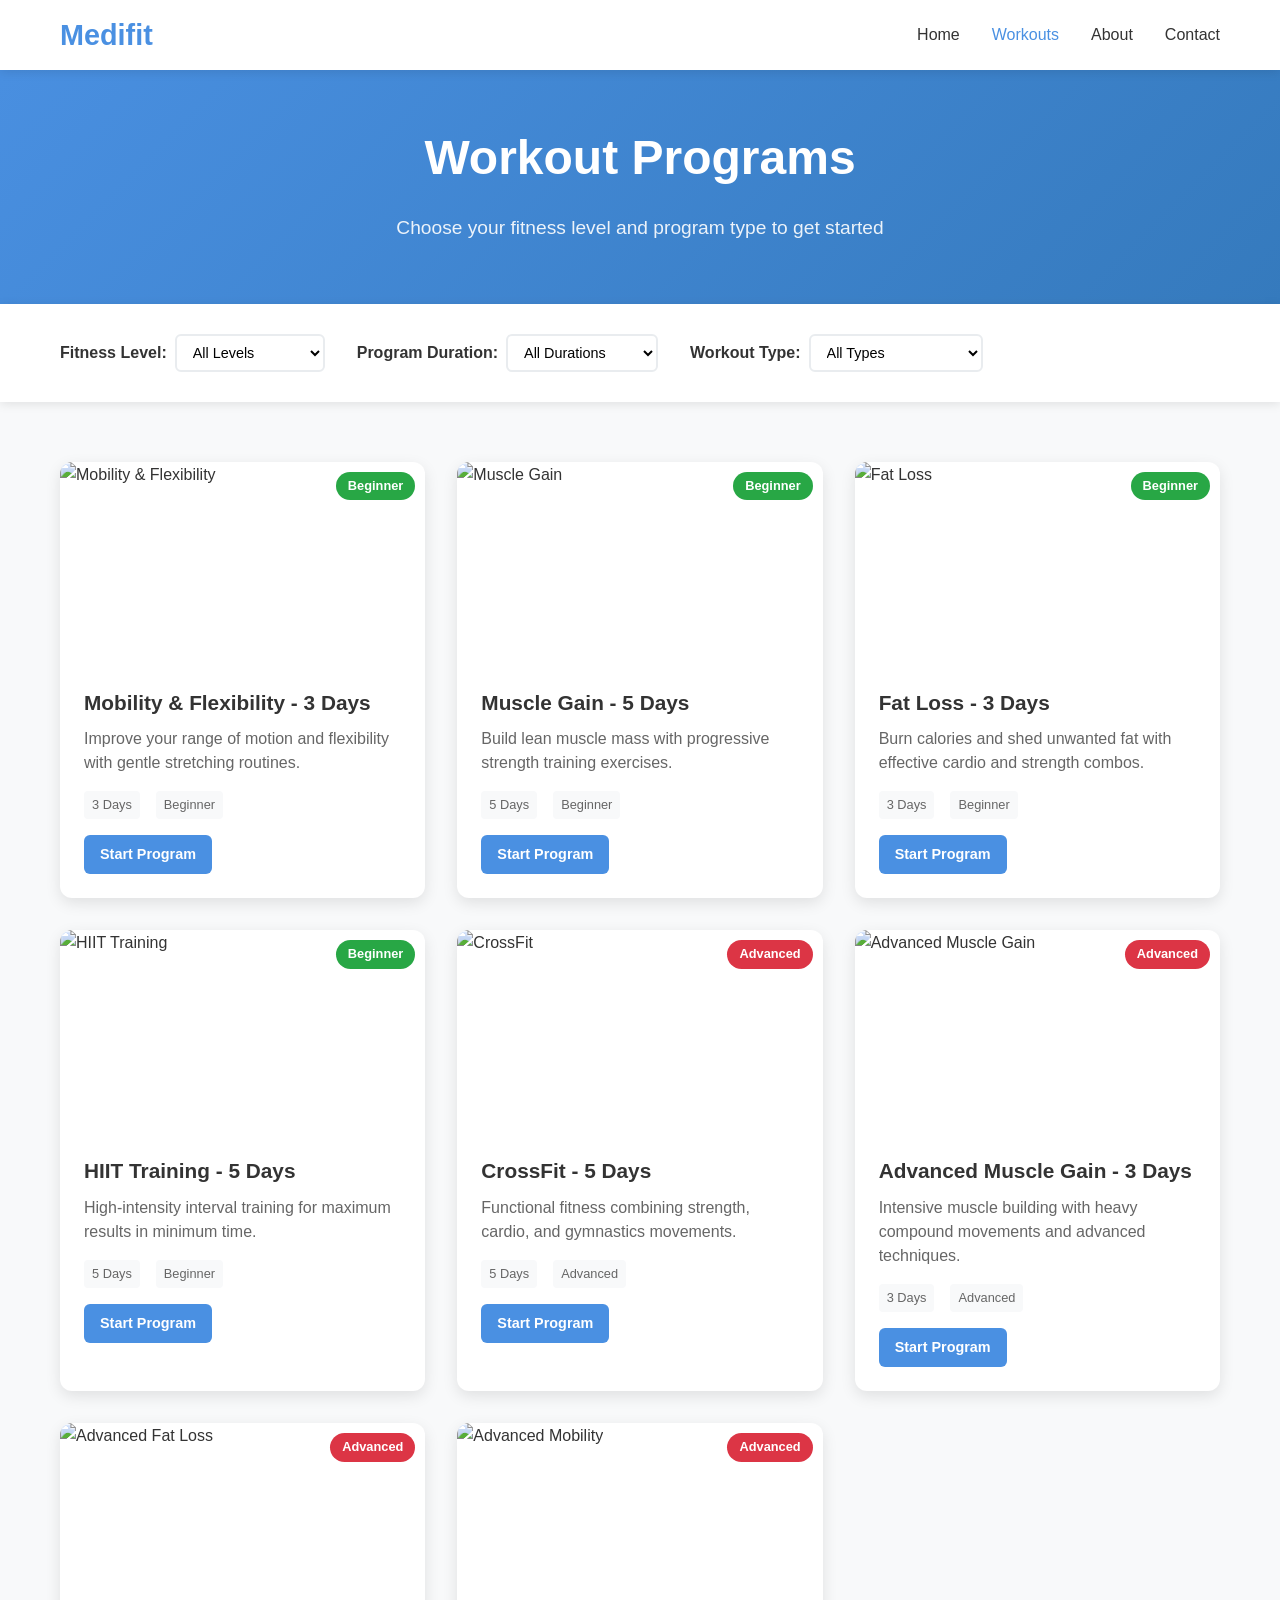
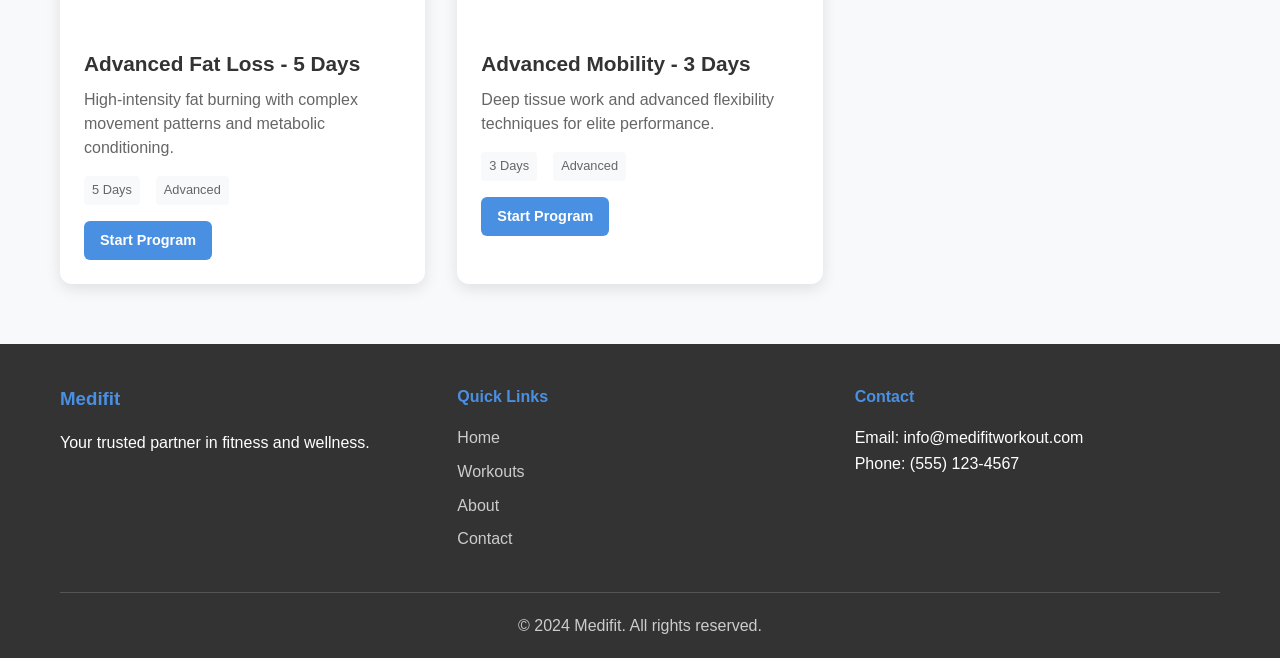
==== archive.html @ f960d2ce "🖐🍯 Checkpoint ./index.html:45262924/6861 ./archive.html:45262924/11993 ./style.css:45262924/17327 ./" ====
<!DOCTYPE html>
<html lang="en">
<head>
    <meta charset="UTF-8">
    <meta name="viewport" content="width=device-width, initial-scale=1.0">
    <title>Workout Programs - Medifit</title>
    <link rel="stylesheet" href="style.css">
</head>
<body>
    <!-- Navigation -->
    <nav class="navbar">
        <div class="nav-container">
            <div class="nav-logo">
                <h2>Medifit</h2>
            </div>
            <ul class="nav-menu">
                <li><a href="index.html" class="nav-link">Home</a></li>
                <li><a href="archive.html" class="nav-link active">Workouts</a></li>
                <li><a href="#about" class="nav-link">About</a></li>
                <li><a href="#contact" class="nav-link">Contact</a></li>
            </ul>
            <div class="hamburger">
                <span></span>
                <span></span>
                <span></span>
            </div>
        </div>
    </nav>

    <!-- Page Header -->
    <section class="page-header">
        <div class="container">
            <h1>Workout Programs</h1>
            <p>Choose your fitness level and program type to get started</p>
        </div>
    </section>

    <!-- Filter Section -->
    <section class="filters">
        <div class="container">
            <div class="filter-group">
                <label>Fitness Level:</label>
                <select id="levelFilter" class="filter-select">
                    <option value="">All Levels</option>
                    <option value="beginner">Beginner</option>
                    <option value="advanced">Advanced</option>
                </select>
            </div>
            <div class="filter-group">
                <label>Program Duration:</label>
                <select id="durationFilter" class="filter-select">
                    <option value="">All Durations</option>
                    <option value="3-days">3 Days Program</option>
                    <option value="5-days">5 Days Program</option>
                </select>
            </div>
            <div class="filter-group">
                <label>Workout Type:</label>
                <select id="typeFilter" class="filter-select">
                    <option value="">All Types</option>
                    <option value="mobility">Mobility & Flexibility</option>
                    <option value="muscle-gain">Muscle Gain</option>
                    <option value="fat-loss">Fat Loss</option>
                    <option value="hiit">HIIT Training</option>
                    <option value="crossfit">CrossFit</option>
                </select>
            </div>
        </div>
    </section>

    <!-- Workout Programs Grid -->
    <section class="programs">
        <div class="container">
            <div class="programs-grid" id="programsGrid">
                <!-- Beginner Programs -->
                <div class="program-card" data-level="beginner" data-duration="3-days" data-type="mobility">
                    <div class="program-image">
                        <img src="https://via.placeholder.com/300x200/28a745/ffffff?text=Mobility+%26+Flexibility" alt="Mobility & Flexibility">
                        <div class="program-badge">Beginner</div>
                    </div>
                    <div class="program-content">
                        <h3>Mobility & Flexibility - 3 Days</h3>
                        <p>Improve your range of motion and flexibility with gentle stretching routines.</p>
                        <div class="program-meta">
                            <span class="duration">3 Days</span>
                            <span class="level">Beginner</span>
                        </div>
                        <a href="workout.html?program=mobility-3-beginner" class="btn btn-primary btn-small">Start Program</a>
                    </div>
                </div>

                <div class="program-card" data-level="beginner" data-duration="5-days" data-type="muscle-gain">
                    <div class="program-image">
                        <img src="https://via.placeholder.com/300x200/dc3545/ffffff?text=Muscle+Gain" alt="Muscle Gain">
                        <div class="program-badge">Beginner</div>
                    </div>
                    <div class="program-content">
                        <h3>Muscle Gain - 5 Days</h3>
                        <p>Build lean muscle mass with progressive strength training exercises.</p>
                        <div class="program-meta">
                            <span class="duration">5 Days</span>
                            <span class="level">Beginner</span>
                        </div>
                        <a href="workout.html?program=muscle-gain-5-beginner" class="btn btn-primary btn-small">Start Program</a>
                    </div>
                </div>

                <div class="program-card" data-level="beginner" data-duration="3-days" data-type="fat-loss">
                    <div class="program-image">
                        <img src="https://via.placeholder.com/300x200/fd7e14/ffffff?text=Fat+Loss" alt="Fat Loss">
                        <div class="program-badge">Beginner</div>
                    </div>
                    <div class="program-content">
                        <h3>Fat Loss - 3 Days</h3>
                        <p>Burn calories and shed unwanted fat with effective cardio and strength combos.</p>
                        <div class="program-meta">
                            <span class="duration">3 Days</span>
                            <span class="level">Beginner</span>
                        </div>
                        <a href="workout.html?program=fat-loss-3-beginner" class="btn btn-primary btn-small">Start Program</a>
                    </div>
                </div>

                <div class="program-card" data-level="beginner" data-duration="5-days" data-type="hiit">
                    <div class="program-image">
                        <img src="https://via.placeholder.com/300x200/6f42c1/ffffff?text=HIIT+Training" alt="HIIT Training">
                        <div class="program-badge">Beginner</div>
                    </div>
                    <div class="program-content">
                        <h3>HIIT Training - 5 Days</h3>
                        <p>High-intensity interval training for maximum results in minimum time.</p>
                        <div class="program-meta">
                            <span class="duration">5 Days</span>
                            <span class="level">Beginner</span>
                        </div>
                        <a href="workout.html?program=hiit-5-beginner" class="btn btn-primary btn-small">Start Program</a>
                    </div>
                </div>

                <!-- Advanced Programs -->
                <div class="program-card" data-level="advanced" data-duration="5-days" data-type="crossfit">
                    <div class="program-image">
                        <img src="https://via.placeholder.com/300x200/20c997/ffffff?text=CrossFit" alt="CrossFit">
                        <div class="program-badge advanced">Advanced</div>
                    </div>
                    <div class="program-content">
                        <h3>CrossFit - 5 Days</h3>
                        <p>Functional fitness combining strength, cardio, and gymnastics movements.</p>
                        <div class="program-meta">
                            <span class="duration">5 Days</span>
                            <span class="level">Advanced</span>
                        </div>
                        <a href="workout.html?program=crossfit-5-advanced" class="btn btn-primary btn-small">Start Program</a>
                    </div>
                </div>

                <div class="program-card" data-level="advanced" data-duration="3-days" data-type="muscle-gain">
                    <div class="program-image">
                        <img src="https://via.placeholder.com/300x200/dc3545/ffffff?text=Advanced+Muscle" alt="Advanced Muscle Gain">
                        <div class="program-badge advanced">Advanced</div>
                    </div>
                    <div class="program-content">
                        <h3>Advanced Muscle Gain - 3 Days</h3>
                        <p>Intensive muscle building with heavy compound movements and advanced techniques.</p>
                        <div class="program-meta">
                            <span class="duration">3 Days</span>
                            <span class="level">Advanced</span>
                        </div>
                        <a href="workout.html?program=muscle-gain-3-advanced" class="btn btn-primary btn-small">Start Program</a>
                    </div>
                </div>

                <div class="program-card" data-level="advanced" data-duration="5-days" data-type="fat-loss">
                    <div class="program-image">
                        <img src="https://via.placeholder.com/300x200/fd7e14/ffffff?text=Advanced+Fat+Loss" alt="Advanced Fat Loss">
                        <div class="program-badge advanced">Advanced</div>
                    </div>
                    <div class="program-content">
                        <h3>Advanced Fat Loss - 5 Days</h3>
                        <p>High-intensity fat burning with complex movement patterns and metabolic conditioning.</p>
                        <div class="program-meta">
                            <span class="duration">5 Days</span>
                            <span class="level">Advanced</span>
                        </div>
                        <a href="workout.html?program=fat-loss-5-advanced" class="btn btn-primary btn-small">Start Program</a>
                    </div>
                </div>

                <div class="program-card" data-level="advanced" data-duration="3-days" data-type="mobility">
                    <div class="program-image">
                        <img src="https://via.placeholder.com/300x200/28a745/ffffff?text=Advanced+Mobility" alt="Advanced Mobility">
                        <div class="program-badge advanced">Advanced</div>
                    </div>
                    <div class="program-content">
                        <h3>Advanced Mobility - 3 Days</h3>
                        <p>Deep tissue work and advanced flexibility techniques for elite performance.</p>
                        <div class="program-meta">
                            <span class="duration">3 Days</span>
                            <span class="level">Advanced</span>
                        </div>
                        <a href="workout.html?program=mobility-3-advanced" class="btn btn-primary btn-small">Start Program</a>
                    </div>
                </div>
            </div>
        </div>
    </section>

    <!-- Footer -->
    <footer class="footer">
        <div class="container">
            <div class="footer-content">
                <div class="footer-section">
                    <h3>Medifit</h3>
                    <p>Your trusted partner in fitness and wellness.</p>
                </div>
                <div class="footer-section">
                    <h4>Quick Links</h4>
                    <ul>
                        <li><a href="index.html">Home</a></li>
                        <li><a href="archive.html">Workouts</a></li>
                        <li><a href="#about">About</a></li>
                        <li><a href="#contact">Contact</a></li>
                    </ul>
                </div>
                <div class="footer-section">
                    <h4>Contact</h4>
                    <p>Email: info@medifitworkout.com</p>
                    <p>Phone: (555) 123-4567</p>
                </div>
            </div>
            <div class="footer-bottom">
                <p>&copy; 2024 Medifit. All rights reserved.</p>
            </div>
        </div>
    </footer>

    <script src="script.js"></script>
</body>
</html>
---- style.css ----
/* Reset and Base Styles */
* {
    margin: 0;
    padding: 0;
    box-sizing: border-box;
}

body {
    font-family: 'Segoe UI', Tahoma, Geneva, Verdana, sans-serif;
    line-height: 1.6;
    color: #333;
    background-color: #f8f9fa;
}

.container {
    max-width: 1200px;
    margin: 0 auto;
    padding: 0 20px;
}

/* Navigation */
.navbar {
    background: #fff;
    box-shadow: 0 2px 10px rgba(0,0,0,0.1);
    position: fixed;
    top: 0;
    width: 100%;
    z-index: 1000;
}

.nav-container {
    max-width: 1200px;
    margin: 0 auto;
    padding: 0 20px;
    display: flex;
    justify-content: space-between;
    align-items: center;
    height: 70px;
}

.nav-logo h2 {
    color: #4a90e2;
    font-size: 1.8rem;
    font-weight: bold;
}

.nav-menu {
    display: flex;
    list-style: none;
    gap: 2rem;
}

.nav-link {
    text-decoration: none;
    color: #333;
    font-weight: 500;
    transition: color 0.3s ease;
}

.nav-link:hover,
.nav-link.active {
    color: #4a90e2;
}

.hamburger {
    display: none;
    flex-direction: column;
    cursor: pointer;
}

.hamburger span {
    width: 25px;
    height: 3px;
    background: #333;
    margin: 3px 0;
    transition: 0.3s;
}

/* Buttons */
.btn {
    display: inline-block;
    padding: 12px 24px;
    text-decoration: none;
    border-radius: 6px;
    font-weight: 600;
    text-align: center;
    transition: all 0.3s ease;
    border: none;
    cursor: pointer;
    font-size: 1rem;
}

.btn-primary {
    background: #4a90e2;
    color: white;
}

.btn-primary:hover {
    background: #357abd;
    transform: translateY(-2px);
}

.btn-secondary {
    background: transparent;
    color: #4a90e2;
    border: 2px solid #4a90e2;
}

.btn-secondary:hover {
    background: #4a90e2;
    color: white;
}

.btn-small {
    padding: 8px 16px;
    font-size: 0.9rem;
}

.btn-large {
    padding: 16px 32px;
    font-size: 1.1rem;
}

/* Hero Section */
.hero {
    display: flex;
    align-items: center;
    min-height: 100vh;
    padding: 100px 20px 50px;
    max-width: 1200px;
    margin: 0 auto;
    gap: 3rem;
}

.hero-content {
    flex: 1;
}

.hero-content h1 {
    font-size: 3.5rem;
    font-weight: bold;
    color: #333;
    margin-bottom: 1rem;
    line-height: 1.2;
}

.hero-content p {
    font-size: 1.2rem;
    color: #666;
    margin-bottom: 2rem;
}

.hero-buttons {
    display: flex;
    gap: 1rem;
    flex-wrap: wrap;
}

.hero-image {
    flex: 1;
}

.hero-image img {
    width: 100%;
    height: auto;
    border-radius: 12px;
    box-shadow: 0 10px 30px rgba(0,0,0,0.1);
}

/* Features Section */
.features {
    padding: 80px 0;
    background: white;
}

.features h2 {
    text-align: center;
    font-size: 2.5rem;
    margin-bottom: 3rem;
    color: #333;
}

.features-grid {
    display: grid;
    grid-template-columns: repeat(auto-fit, minmax(250px, 1fr));
    gap: 2rem;
}

.feature-card {
    text-align: center;
    padding: 2rem;
    border-radius: 12px;
    background: #f8f9fa;
    transition: transform 0.3s ease;
}

.feature-card:hover {
    transform: translateY(-5px);
}

.feature-icon {
    font-size: 3rem;
    margin-bottom: 1rem;
}

.feature-card h3 {
    font-size: 1.3rem;
    margin-bottom: 1rem;
    color: #333;
}

.feature-card p {
    color: #666;
    line-height: 1.6;
}

/* CTA Section */
.cta {
    padding: 80px 0;
    background: linear-gradient(135deg, #4a90e2, #357abd);
    color: white;
    text-align: center;
}

.cta h2 {
    font-size: 2.5rem;
    margin-bottom: 1rem;
}

.cta p {
    font-size: 1.2rem;
    margin-bottom: 2rem;
    opacity: 0.9;
}

/* Page Header */
.page-header {
    background: linear-gradient(135deg, #4a90e2, #357abd);
    color: white;
    padding: 120px 0 60px;
    text-align: center;
}

.page-header h1 {
    font-size: 3rem;
    margin-bottom: 1rem;
}

.page-header p {
    font-size: 1.2rem;
    opacity: 0.9;
}

/* Breadcrumb */
.breadcrumb {
    margin-bottom: 1rem;
    font-size: 0.9rem;
}

.breadcrumb a {
    color: rgba(255,255,255,0.8);
    text-decoration: none;
}

.breadcrumb a:hover {
    color: white;
}

.breadcrumb span {
    color: white;
}

/* Filters */
.filters {
    background: white;
    padding: 30px 0;
    box-shadow: 0 2px 10px rgba(0,0,0,0.1);
}

.filters .container {
    display: flex;
    gap: 2rem;
    flex-wrap: wrap;
    align-items: center;
}

.filter-group {
    display: flex;
    align-items: center;
    gap: 0.5rem;
}

.filter-group label {
    font-weight: 600;
    color: #333;
}

.filter-select {
    padding: 8px 12px;
    border: 2px solid #e9ecef;
    border-radius: 6px;
    background: white;
    font-size: 0.9rem;
    min-width: 150px;
}

.filter-select:focus {
    outline: none;
    border-color: #4a90e2;
}

/* Programs Grid */
.programs {
    padding: 60px 0;
}

.programs-grid {
    display: grid;
    grid-template-columns: repeat(auto-fit, minmax(300px, 1fr));
    gap: 2rem;
}

.program-card {
    background: white;
    border-radius: 12px;
    overflow: hidden;
    box-shadow: 0 5px 15px rgba(0,0,0,0.1);
    transition: transform 0.3s ease;
}

.program-card:hover {
    transform: translateY(-5px);
}

.program-image {
    position: relative;
    height: 200px;
    overflow: hidden;
}

.program-image img {
    width: 100%;
    height: 100%;
    object-fit: cover;
}

.program-badge {
    position: absolute;
    top: 10px;
    right: 10px;
    background: #28a745;
    color: white;
    padding: 4px 12px;
    border-radius: 20px;
    font-size: 0.8rem;
    font-weight: 600;
}

.program-badge.advanced {
    background: #dc3545;
}

.program-content {
    padding: 1.5rem;
}

.program-content h3 {
    font-size: 1.3rem;
    margin-bottom: 0.5rem;
    color: #333;
}

.program-content p {
    color: #666;
    margin-bottom: 1rem;
    line-height: 1.5;
}

.program-meta {
    display: flex;
    gap: 1rem;
    margin-bottom: 1rem;
}

.program-meta span {
    background: #f8f9fa;
    padding: 4px 8px;
    border-radius: 4px;
    font-size: 0.8rem;
    color: #666;
}

/* Workout Header */
.workout-header {
    background: linear-gradient(135deg, #4a90e2, #357abd);
    color: white;
    padding: 120px 0 40px;
}

.workout-header h1 {
    font-size: 2.5rem;
    margin-bottom: 1rem;
}

.program-info {
    display: flex;
    gap: 1rem;
    margin-bottom: 1rem;
    flex-wrap: wrap;
}

.info-badge {
    background: rgba(255,255,255,0.2);
    padding: 6px 12px;
    border-radius: 20px;
    font-size: 0.9rem;
    font-weight: 600;
}

.workout-header p {
    font-size: 1.1rem;
    opacity: 0.9;
    max-width: 600px;
}

/* Day Navigation */
.day-navigation {
    background: white;
    padding: 30px 0;
    box-shadow: 0 2px 10px rgba(0,0,0,0.1);
}

.day-navigation h2 {
    text-align: center;
    margin-bottom: 2rem;
    color: #333;
}

.day-tabs {
    display: flex;
    justify-content: center;
    gap: 1rem;
    flex-wrap: wrap;
}

.day-tab {
    padding: 12px 24px;
    background: #f8f9fa;
    border: 2px solid #e9ecef;
    border-radius: 6px;
    cursor: pointer;
    font-weight: 600;
    transition: all 0.3s ease;
}

.day-tab:hover,
.day-tab.active {
    background: #4a90e2;
    color: white;
    border-color: #4a90e2;
}

/* Workout Content */
.workout-content {
    padding: 60px 0;
}

.workout-day {
    display: none;
}

.workout-day.active {
    display: block;
}

.workout-day h3 {
    font-size: 2rem;
    margin-bottom: 0.5rem;
    color: #333;
}

.day-description {
    font-size: 1.1rem;
    color: #666;
    margin-bottom: 3rem;
}

.exercises-grid {
    display: grid;
    grid-template-columns: repeat(auto-fit, minmax(300px, 1fr));
    gap: 2rem;
}

.exercise-card {
    background: white;
    border-radius: 12px;
    overflow: hidden;
    box-shadow: 0 5px 15px rgba(0,0,0,0.1);
    transition: transform 0.3s ease;
}

.exercise-card:hover {
    transform: translateY(-3px);
}

.exercise-image {
    position: relative;
    height: 200px;
    overflow: hidden;
}

.exercise-image img {
    width: 100%;
    height: 100%;
    object-fit: cover;
}

.play-button {
    position: absolute;
    top: 50%;
    left: 50%;
    transform: translate(-50%, -50%);
    background: rgba(0,0,0,0.7);
    color: white;
    width: 60px;
    height: 60px;
    border-radius: 50%;
    display: flex;
    align-items: center;
    justify-content: center;
    font-size: 1.5rem;
    cursor: pointer;
    transition: all 0.3s ease;
}

.play-button:hover {
    background: rgba(0,0,0,0.9);
    transform: translate(-50%, -50%) scale(1.1);
}

.exercise-info {
    padding: 1.5rem;
}

.exercise-info h4 {
    font-size: 1.3rem;
    margin-bottom: 0.5rem;
    color: #333;
}

.exercise-info p {
    color: #666;
    margin-bottom: 1rem;
    line-height: 1.5;
}

.exercise-meta {
    display: flex;
    gap: 1rem;
    margin-bottom: 1rem;
    flex-wrap: wrap;
}

.exercise-meta span {
    background: #f8f9fa;
    padding: 4px 8px;
    border-radius: 4px;
    font-size: 0.8rem;
    color: #666;
}

/* Video Modal */
.video-modal {
    display: none;
    position: fixed;
    z-index: 2000;
    left: 0;
    top: 0;
    width: 100%;
    height: 100%;
    background-color: rgba(0,0,0,0.8);
}

.video-modal.show {
    display: flex;
    align-items: center;
    justify-content: center;
}

.video-modal-content {
    background: white;
    border-radius: 12px;
    width: 90%;
    max-width: 800px;
    max-height: 90vh;
    overflow-y: auto;
    position: relative;
    padding: 2rem;
}

.close-modal {
    position: absolute;
    top: 15px;
    right: 20px;
    font-size: 2rem;
    cursor: pointer;
    color: #666;
}

.close-modal:hover {
    color: #333;
}

.video-placeholder {
    margin: 2rem 0;
    text-align: center;
    background: #000;
    border-radius: 8px;
    overflow: hidden;
    position: relative;
}

.video-placeholder img {
    width: 100%;
    height: auto;
}

.video-controls {
    position: absolute;
    bottom: 20px;
    left: 50%;
    transform: translateX(-50%);
}

.play-btn {
    background: #4a90e2;
    color: white;
    border: none;
    padding: 12px 24px;
    border-radius: 6px;
    cursor: pointer;
    font-size: 1rem;
    font-weight: 600;
}

.video-info h4 {
    color: #333;
    margin-bottom: 1rem;
}

.video-info ul {
    list-style: none;
    padding: 0;
}

.video-info li {
    padding: 0.5rem 0;
    border-bottom: 1px solid #eee;
    color: #666;
}

.video-info li:last-child {
    border-bottom: none;
}

/* Footer */
.footer {
    background: #333;
    color: white;
    padding: 40px 0 20px;
}

.footer-content {
    display: grid;
    grid-template-columns: repeat(auto-fit, minmax(250px, 1fr));
    gap: 2rem;
    margin-bottom: 2rem;
}

.footer-section h3,
.footer-section h4 {
    margin-bottom: 1rem;
    color: #4a90e2;
}

.footer-section ul {
    list-style: none;
}

.footer-section ul li {
    margin-bottom: 0.5rem;
}

.footer-section a {
    color: #ccc;
    text-decoration: none;
    transition: color 0.3s ease;
}

.footer-section a:hover {
    color: white;
}

.footer-bottom {
    text-align: center;
    padding-top: 20px;
    border-top: 1px solid #555;
    color: #ccc;
}

/* Responsive Design */
@media (max-width: 768px) {
    .hamburger {
        display: flex;
    }
    
    .nav-menu {
        position: fixed;
        left: -100%;
        top: 70px;
        flex-direction: column;
        background-color: white;
        width: 100%;
        text-align: center;
        transition: 0.3s;
        box-shadow: 0 10px 27px rgba(0,0,0,0.05);
        padding: 2rem 0;
    }
    
    .nav-menu.active {
        left: 0;
    }
    
    .hero {
        flex-direction: column;
        text-align: center;
        padding: 120px 20px 50px;
    }
    
    .hero-content h1 {
        font-size: 2.5rem;
    }
    
    .hero-buttons {
        justify-content: center;
    }
    
    .filters .container {
        flex-direction: column;
        align-items: stretch;
        gap: 1rem;
    }
    
    .filter-group {
        flex-direction: column;
        align-items: stretch;
    }
    
    .filter-select {
        min-width: auto;
    }
    
    .day-tabs {
        flex-direction: column;
        align-items: center;
    }
    
    .day-tab {
        width: 100%;
        max-width: 200px;
    }
    
    .program-meta,
    .exercise-meta {
        flex-direction: column;
        gap: 0.5rem;
    }
    
    .video-modal-content {
        width: 95%;
        margin: 10px;
        padding: 1rem;
    }
}

@media (max-width: 480px) {
    .hero-content h1 {
        font-size: 2rem;
    }
    
    .page-header h1 {
        font-size: 2rem;
    }
    
    .workout-header h1 {
        font-size: 2rem;
    }
    
    .programs-grid,
    .exercises-grid {
        grid-template-columns: 1fr;
    }
    
    .btn {
        width: 100%;
        text-align: center;
    }
    
    .hero-buttons {
        flex-direction: column;
        width: 100%;
    }
}
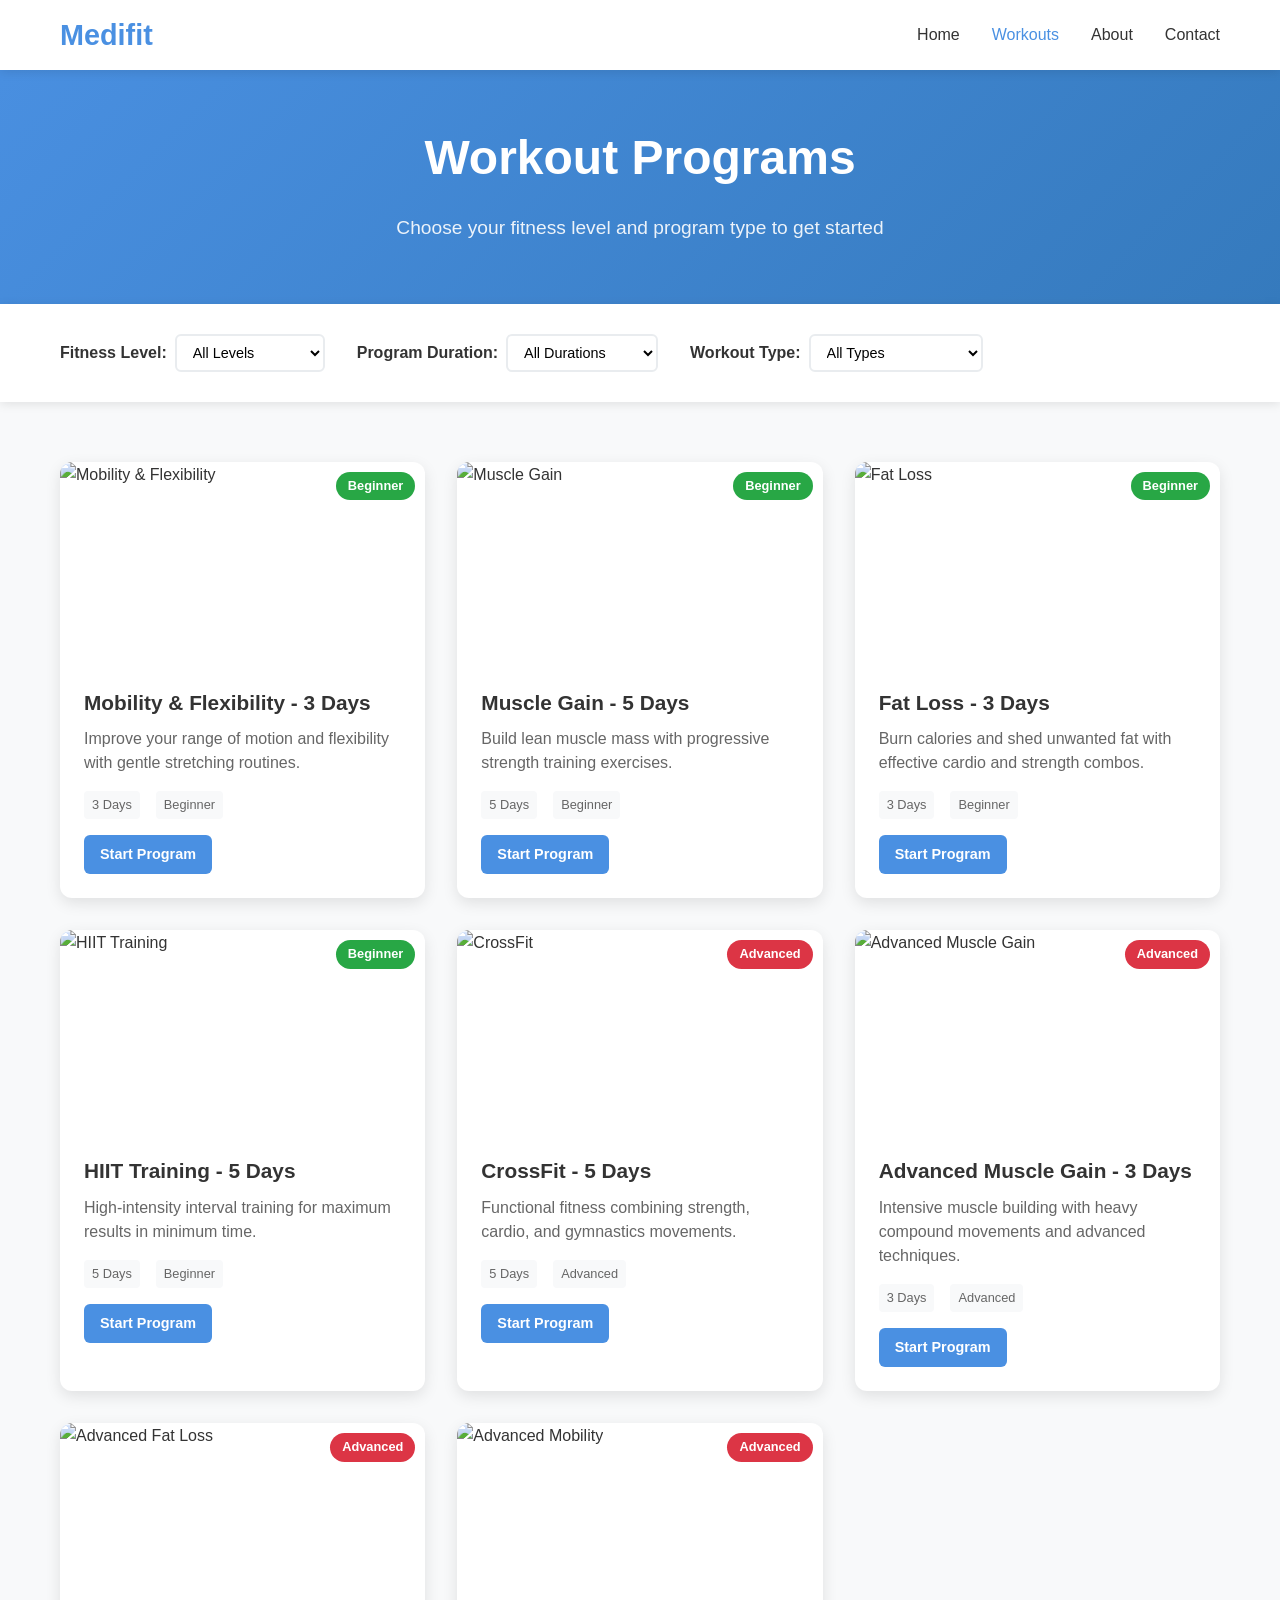
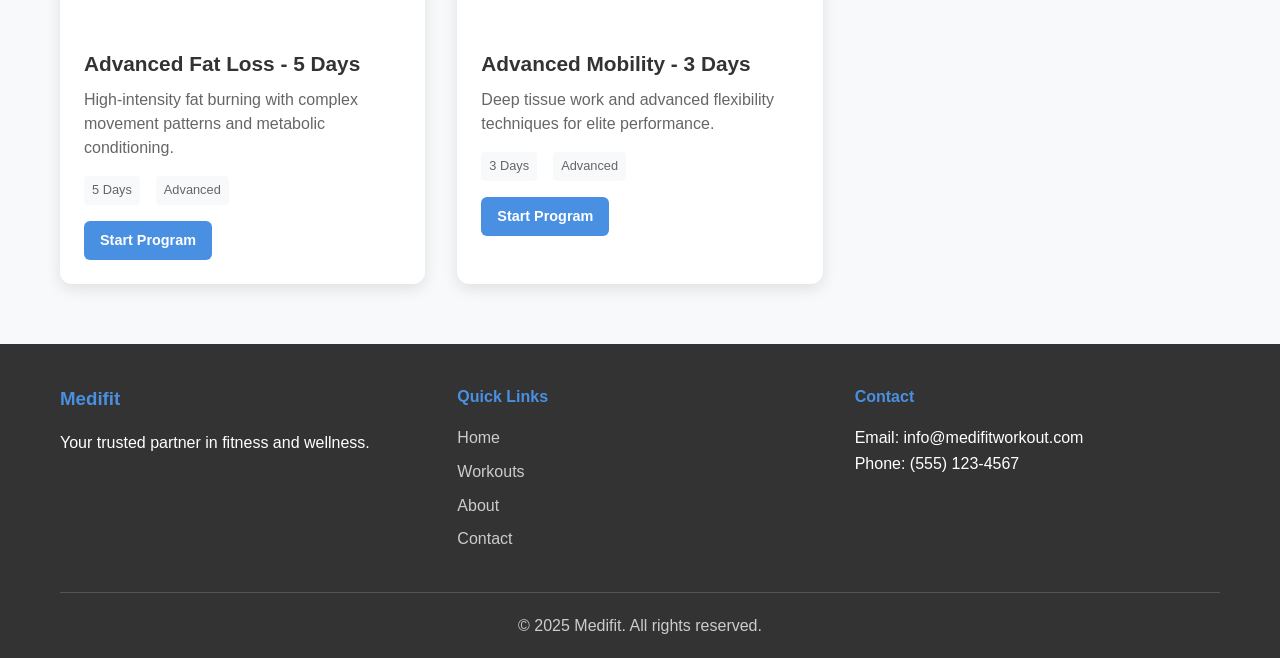
==== commit 3aff36c6: "🌇🙏 Checkpoint ./index.html:45262924/8781 ./archive.html:45262924/23930 ./workout.html:45262924/43045" ====
--- a/archive.html
+++ b/archive.html
@@ -75,7 +75,7 @@
                 <!-- Beginner Programs -->
                 <div class="program-card" data-level="beginner" data-duration="3-days" data-type="mobility">
                     <div class="program-image">
-                        <img src="https://via.placeholder.com/300x200/28a745/ffffff?text=Mobility+%26+Flexibility" alt="Mobility & Flexibility">
+                        <img src="https://placehold.co/300x200/28a745/ffffff?text=Mobility+%26+Flexibility" alt="Mobility & Flexibility">
                         <div class="program-badge">Beginner</div>
                     </div>
                     <div class="program-content">
@@ -91,7 +91,7 @@
 
                 <div class="program-card" data-level="beginner" data-duration="5-days" data-type="muscle-gain">
                     <div class="program-image">
-                        <img src="https://via.placeholder.com/300x200/dc3545/ffffff?text=Muscle+Gain" alt="Muscle Gain">
+                        <img src="https://placehold.co/300x200/dc3545/ffffff?text=Muscle+Gain" alt="Muscle Gain">
                         <div class="program-badge">Beginner</div>
                     </div>
                     <div class="program-content">
@@ -107,7 +107,7 @@
 
                 <div class="program-card" data-level="beginner" data-duration="3-days" data-type="fat-loss">
                     <div class="program-image">
-                        <img src="https://via.placeholder.com/300x200/fd7e14/ffffff?text=Fat+Loss" alt="Fat Loss">
+                        <img src="https://placehold.co/300x200/fd7e14/ffffff?text=Fat+Loss" alt="Fat Loss">
                         <div class="program-badge">Beginner</div>
                     </div>
                     <div class="program-content">
@@ -123,7 +123,7 @@
 
                 <div class="program-card" data-level="beginner" data-duration="5-days" data-type="hiit">
                     <div class="program-image">
-                        <img src="https://via.placeholder.com/300x200/6f42c1/ffffff?text=HIIT+Training" alt="HIIT Training">
+                        <img src="https://placehold.co/300x200/6f42c1/ffffff?text=HIIT+Training" alt="HIIT Training">
                         <div class="program-badge">Beginner</div>
                     </div>
                     <div class="program-content">
@@ -140,7 +140,7 @@
                 <!-- Advanced Programs -->
                 <div class="program-card" data-level="advanced" data-duration="5-days" data-type="crossfit">
                     <div class="program-image">
-                        <img src="https://via.placeholder.com/300x200/20c997/ffffff?text=CrossFit" alt="CrossFit">
+                        <img src="https://placehold.co/300x200/20c997/ffffff?text=CrossFit" alt="CrossFit">
                         <div class="program-badge advanced">Advanced</div>
                     </div>
                     <div class="program-content">
@@ -156,7 +156,7 @@
 
                 <div class="program-card" data-level="advanced" data-duration="3-days" data-type="muscle-gain">
                     <div class="program-image">
-                        <img src="https://via.placeholder.com/300x200/dc3545/ffffff?text=Advanced+Muscle" alt="Advanced Muscle Gain">
+                        <img src="https://placehold.co/300x200/dc3545/ffffff?text=Advanced+Muscle" alt="Advanced Muscle Gain">
                         <div class="program-badge advanced">Advanced</div>
                     </div>
                     <div class="program-content">
@@ -172,7 +172,7 @@
 
                 <div class="program-card" data-level="advanced" data-duration="5-days" data-type="fat-loss">
                     <div class="program-image">
-                        <img src="https://via.placeholder.com/300x200/fd7e14/ffffff?text=Advanced+Fat+Loss" alt="Advanced Fat Loss">
+                        <img src="https://placehold.co/300x200/fd7e14/ffffff?text=Advanced+Fat+Loss" alt="Advanced Fat Loss">
                         <div class="program-badge advanced">Advanced</div>
                     </div>
                     <div class="program-content">
@@ -188,7 +188,7 @@
 
                 <div class="program-card" data-level="advanced" data-duration="3-days" data-type="mobility">
                     <div class="program-image">
-                        <img src="https://via.placeholder.com/300x200/28a745/ffffff?text=Advanced+Mobility" alt="Advanced Mobility">
+                        <img src="https://placehold.co/300x200/28a745/ffffff?text=Advanced+Mobility" alt="Advanced Mobility">
                         <div class="program-badge advanced">Advanced</div>
                     </div>
                     <div class="program-content">
@@ -229,7 +229,7 @@
                 </div>
             </div>
             <div class="footer-bottom">
-                <p>&copy; 2024 Medifit. All rights reserved.</p>
+                <p>&copy; 2025 Medifit. All rights reserved.</p>
             </div>
         </div>
     </footer>
--- a/style.css
+++ b/style.css
@@ -661,6 +661,179 @@
 
 .video-info li:last-child {
     border-bottom: none;
+}
+
+/* Workout Progress Section */
+.workout-progress {
+    background: #f8f9fa;
+    padding: 60px 0;
+}
+
+.workout-progress h2 {
+    text-align: center;
+    margin-bottom: 3rem;
+    color: #333;
+}
+
+.progress-grid {
+    display: grid;
+    grid-template-columns: repeat(auto-fit, minmax(300px, 1fr));
+    gap: 2rem;
+}
+
+.progress-card {
+    background: white;
+    padding: 2rem;
+    border-radius: 12px;
+    box-shadow: 0 4px 6px rgba(0, 0, 0, 0.1);
+    text-align: center;
+}
+
+.progress-card h3 {
+    color: #333;
+    margin-bottom: 1.5rem;
+    font-size: 1.25rem;
+}
+
+.progress-bar {
+    width: 100%;
+    height: 12px;
+    background: #e9ecef;
+    border-radius: 6px;
+    overflow: hidden;
+    margin-bottom: 1rem;
+}
+
+.progress-fill {
+    height: 100%;
+    background: linear-gradient(90deg, #4a90e2, #357abd);
+    border-radius: 6px;
+    transition: width 0.3s ease;
+}
+
+.progress-circle {
+    position: relative;
+    display: inline-block;
+    margin-bottom: 1rem;
+}
+
+.progress-text {
+    position: absolute;
+    top: 50%;
+    left: 50%;
+    transform: translate(-50%, -50%);
+    font-size: 1.5rem;
+    font-weight: bold;
+    color: #4a90e2;
+}
+
+.next-workout h4 {
+    color: #333;
+    margin-bottom: 0.5rem;
+}
+
+.next-workout p {
+    color: #666;
+    margin-bottom: 1rem;
+}
+
+/* Workout Notes Section */
+.workout-notes {
+    padding: 60px 0;
+    background: white;
+}
+
+.workout-notes h2 {
+    text-align: center;
+    margin-bottom: 3rem;
+    color: #333;
+}
+
+.notes-grid {
+    display: grid;
+    grid-template-columns: repeat(auto-fit, minmax(250px, 1fr));
+    gap: 2rem;
+}
+
+.note-card {
+    background: #f8f9fa;
+    padding: 2rem;
+    border-radius: 12px;
+    text-align: center;
+    transition: transform 0.3s ease;
+}
+
+.note-card:hover {
+    transform: translateY(-5px);
+}
+
+.note-icon {
+    font-size: 3rem;
+    margin-bottom: 1rem;
+    display: block;
+}
+
+.note-card h3 {
+    color: #333;
+    margin-bottom: 1rem;
+    font-size: 1.25rem;
+}
+
+.note-card p {
+    color: #666;
+    line-height: 1.6;
+}
+
+/* Related Workouts Section */
+.related-workouts {
+    background: #f8f9fa;
+    padding: 60px 0;
+}
+
+.related-workouts h2 {
+    text-align: center;
+    margin-bottom: 3rem;
+    color: #333;
+}
+
+.related-grid {
+    display: grid;
+    grid-template-columns: repeat(auto-fit, minmax(300px, 1fr));
+    gap: 2rem;
+}
+
+.related-card {
+    background: white;
+    border-radius: 12px;
+    overflow: hidden;
+    box-shadow: 0 4px 6px rgba(0, 0, 0, 0.1);
+    transition: transform 0.3s ease;
+}
+
+.related-card:hover {
+    transform: translateY(-5px);
+}
+
+.related-card img {
+    width: 100%;
+    height: 200px;
+    object-fit: cover;
+}
+
+.related-content {
+    padding: 1.5rem;
+}
+
+.related-content h4 {
+    color: #333;
+    margin-bottom: 0.5rem;
+    font-size: 1.25rem;
+}
+
+.related-content p {
+    color: #666;
+    margin-bottom: 1.5rem;
+    line-height: 1.6;
 }
 
 /* Footer */
@@ -810,4 +983,989 @@
         flex-direction: column;
         width: 100%;
     }
+}/* Reset and Base Styles */
+* {
+    margin: 0;
+    padding: 0;
+    box-sizing: border-box;
+}
+
+body {
+    font-family: 'Segoe UI', Tahoma, Geneva, Verdana, sans-serif;
+    line-height: 1.6;
+    color: #333;
+    background-color: #f8f9fa;
+}
+
+.container {
+    max-width: 1200px;
+    margin: 0 auto;
+    padding: 0 20px;
+}
+
+/* Navigation */
+.navbar {
+    background: #fff;
+    box-shadow: 0 2px 10px rgba(0,0,0,0.1);
+    position: fixed;
+    top: 0;
+    width: 100%;
+    z-index: 1000;
+}
+
+.nav-container {
+    max-width: 1200px;
+    margin: 0 auto;
+    padding: 0 20px;
+    display: flex;
+    justify-content: space-between;
+    align-items: center;
+    height: 70px;
+}
+
+.nav-logo h2 {
+    color: #4a90e2;
+    font-size: 1.8rem;
+    font-weight: bold;
+}
+
+.nav-menu {
+    display: flex;
+    list-style: none;
+    gap: 2rem;
+}
+
+.nav-link {
+    text-decoration: none;
+    color: #333;
+    font-weight: 500;
+    transition: color 0.3s ease;
+}
+
+.nav-link:hover,
+.nav-link.active {
+    color: #4a90e2;
+}
+
+.hamburger {
+    display: none;
+    flex-direction: column;
+    cursor: pointer;
+}
+
+.hamburger span {
+    width: 25px;
+    height: 3px;
+    background: #333;
+    margin: 3px 0;
+    transition: 0.3s;
+}
+
+/* Buttons */
+.btn {
+    display: inline-block;
+    padding: 12px 24px;
+    text-decoration: none;
+    border-radius: 6px;
+    font-weight: 600;
+    text-align: center;
+    transition: all 0.3s ease;
+    border: none;
+    cursor: pointer;
+    font-size: 1rem;
+}
+
+.btn-primary {
+    background: #4a90e2;
+    color: white;
+}
+
+.btn-primary:hover {
+    background: #357abd;
+    transform: translateY(-2px);
+}
+
+.btn-secondary {
+    background: transparent;
+    color: #4a90e2;
+    border: 2px solid #4a90e2;
+}
+
+.btn-secondary:hover {
+    background: #4a90e2;
+    color: white;
+}
+
+.btn-small {
+    padding: 8px 16px;
+    font-size: 0.9rem;
+}
+
+.btn-large {
+    padding: 16px 32px;
+    font-size: 1.1rem;
+}
+
+/* Hero Section */
+.hero {
+    display: flex;
+    align-items: center;
+    min-height: 100vh;
+    padding: 100px 20px 50px;
+    max-width: 1200px;
+    margin: 0 auto;
+    gap: 3rem;
+}
+
+.hero-content {
+    flex: 1;
+}
+
+.hero-content h1 {
+    font-size: 3.5rem;
+    font-weight: bold;
+    color: #333;
+    margin-bottom: 1rem;
+    line-height: 1.2;
+}
+
+.hero-content p {
+    font-size: 1.2rem;
+    color: #666;
+    margin-bottom: 2rem;
+}
+
+.hero-buttons {
+    display: flex;
+    gap: 1rem;
+    flex-wrap: wrap;
+}
+
+.hero-image {
+    flex: 1;
+}
+
+.hero-image img {
+    width: 100%;
+    height: auto;
+    border-radius: 12px;
+    box-shadow: 0 10px 30px rgba(0,0,0,0.1);
+}
+
+/* Features Section */
+.features {
+    padding: 80px 0;
+    background: white;
+}
+
+.features h2 {
+    text-align: center;
+    font-size: 2.5rem;
+    margin-bottom: 3rem;
+    color: #333;
+}
+
+.features-grid {
+    display: grid;
+    grid-template-columns: repeat(auto-fit, minmax(250px, 1fr));
+    gap: 2rem;
+}
+
+.feature-card {
+    text-align: center;
+    padding: 2rem;
+    border-radius: 12px;
+    background: #f8f9fa;
+    transition: transform 0.3s ease;
+}
+
+.feature-card:hover {
+    transform: translateY(-5px);
+}
+
+.feature-icon {
+    font-size: 3rem;
+    margin-bottom: 1rem;
+}
+
+.feature-card h3 {
+    font-size: 1.3rem;
+    margin-bottom: 1rem;
+    color: #333;
+}
+
+.feature-card p {
+    color: #666;
+    line-height: 1.6;
+}
+
+/* CTA Section */
+.cta {
+    padding: 80px 0;
+    background: linear-gradient(135deg, #4a90e2, #357abd);
+    color: white;
+    text-align: center;
+}
+
+.cta h2 {
+    font-size: 2.5rem;
+    margin-bottom: 1rem;
+}
+
+.cta p {
+    font-size: 1.2rem;
+    margin-bottom: 2rem;
+    opacity: 0.9;
+}
+
+/* Page Header */
+.page-header {
+    background: linear-gradient(135deg, #4a90e2, #357abd);
+    color: white;
+    padding: 120px 0 60px;
+    text-align: center;
+}
+
+.page-header h1 {
+    font-size: 3rem;
+    margin-bottom: 1rem;
+}
+
+.page-header p {
+    font-size: 1.2rem;
+    opacity: 0.9;
+}
+
+/* Breadcrumb */
+.breadcrumb {
+    margin-bottom: 1rem;
+    font-size: 0.9rem;
+}
+
+.breadcrumb a {
+    color: rgba(255,255,255,0.8);
+    text-decoration: none;
+}
+
+.breadcrumb a:hover {
+    color: white;
+}
+
+.breadcrumb span {
+    color: white;
+}
+
+/* Filters */
+.filters {
+    background: white;
+    padding: 30px 0;
+    box-shadow: 0 2px 10px rgba(0,0,0,0.1);
+}
+
+.filters .container {
+    display: flex;
+    gap: 2rem;
+    flex-wrap: wrap;
+    align-items: center;
+}
+
+.filter-group {
+    display: flex;
+    align-items: center;
+    gap: 0.5rem;
+}
+
+.filter-group label {
+    font-weight: 600;
+    color: #333;
+}
+
+.filter-select {
+    padding: 8px 12px;
+    border: 2px solid #e9ecef;
+    border-radius: 6px;
+    background: white;
+    font-size: 0.9rem;
+    min-width: 150px;
+}
+
+.filter-select:focus {
+    outline: none;
+    border-color: #4a90e2;
+}
+
+/* Programs Grid */
+.programs {
+    padding: 60px 0;
+}
+
+.programs-grid {
+    display: grid;
+    grid-template-columns: repeat(auto-fit, minmax(300px, 1fr));
+    gap: 2rem;
+}
+
+.program-card {
+    background: white;
+    border-radius: 12px;
+    overflow: hidden;
+    box-shadow: 0 5px 15px rgba(0,0,0,0.1);
+    transition: transform 0.3s ease;
+}
+
+.program-card:hover {
+    transform: translateY(-5px);
+}
+
+.program-image {
+    position: relative;
+    height: 200px;
+    overflow: hidden;
+}
+
+.program-image img {
+    width: 100%;
+    height: 100%;
+    object-fit: cover;
+}
+
+.program-badge {
+    position: absolute;
+    top: 10px;
+    right: 10px;
+    background: #28a745;
+    color: white;
+    padding: 4px 12px;
+    border-radius: 20px;
+    font-size: 0.8rem;
+    font-weight: 600;
+}
+
+.program-badge.advanced {
+    background: #dc3545;
+}
+
+.program-content {
+    padding: 1.5rem;
+}
+
+.program-content h3 {
+    font-size: 1.3rem;
+    margin-bottom: 0.5rem;
+    color: #333;
+}
+
+.program-content p {
+    color: #666;
+    margin-bottom: 1rem;
+    line-height: 1.5;
+}
+
+.program-meta {
+    display: flex;
+    gap: 1rem;
+    margin-bottom: 1rem;
+}
+
+.program-meta span {
+    background: #f8f9fa;
+    padding: 4px 8px;
+    border-radius: 4px;
+    font-size: 0.8rem;
+    color: #666;
+}
+
+/* Workout Header */
+.workout-header {
+    background: linear-gradient(135deg, #4a90e2, #357abd);
+    color: white;
+    padding: 120px 0 40px;
+}
+
+.workout-header h1 {
+    font-size: 2.5rem;
+    margin-bottom: 1rem;
+}
+
+.program-info {
+    display: flex;
+    gap: 1rem;
+    margin-bottom: 1rem;
+    flex-wrap: wrap;
+}
+
+.info-badge {
+    background: rgba(255,255,255,0.2);
+    padding: 6px 12px;
+    border-radius: 20px;
+    font-size: 0.9rem;
+    font-weight: 600;
+}
+
+.workout-header p {
+    font-size: 1.1rem;
+    opacity: 0.9;
+    max-width: 600px;
+}
+
+/* Day Navigation */
+.day-navigation {
+    background: white;
+    padding: 30px 0;
+    box-shadow: 0 2px 10px rgba(0,0,0,0.1);
+}
+
+.day-navigation h2 {
+    text-align: center;
+    margin-bottom: 2rem;
+    color: #333;
+}
+
+.day-tabs {
+    display: flex;
+    justify-content: center;
+    gap: 1rem;
+    flex-wrap: wrap;
+}
+
+.day-tab {
+    padding: 12px 24px;
+    background: #f8f9fa;
+    border: 2px solid #e9ecef;
+    border-radius: 6px;
+    cursor: pointer;
+    font-weight: 600;
+    transition: all 0.3s ease;
+}
+
+.day-tab:hover,
+.day-tab.active {
+    background: #4a90e2;
+    color: white;
+    border-color: #4a90e2;
+}
+
+/* Workout Content */
+.workout-content {
+    padding: 60px 0;
+}
+
+.workout-day {
+    display: none;
+}
+
+.workout-day.active {
+    display: block;
+}
+
+.workout-day h3 {
+    font-size: 2rem;
+    margin-bottom: 0.5rem;
+    color: #333;
+}
+
+.day-description {
+    font-size: 1.1rem;
+    color: #666;
+    margin-bottom: 3rem;
+}
+
+.exercises-grid {
+    display: grid;
+    grid-template-columns: repeat(auto-fit, minmax(300px, 1fr));
+    gap: 2rem;
+}
+
+.exercise-card {
+    background: white;
+    border-radius: 12px;
+    overflow: hidden;
+    box-shadow: 0 5px 15px rgba(0,0,0,0.1);
+    transition: transform 0.3s ease;
+}
+
+.exercise-card:hover {
+    transform: translateY(-3px);
+}
+
+.exercise-image {
+    position: relative;
+    height: 200px;
+    overflow: hidden;
+}
+
+.exercise-image img {
+    width: 100%;
+    height: 100%;
+    object-fit: cover;
+}
+
+.play-button {
+    position: absolute;
+    top: 50%;
+    left: 50%;
+    transform: translate(-50%, -50%);
+    background: rgba(0,0,0,0.7);
+    color: white;
+    width: 60px;
+    height: 60px;
+    border-radius: 50%;
+    display: flex;
+    align-items: center;
+    justify-content: center;
+    font-size: 1.5rem;
+    cursor: pointer;
+    transition: all 0.3s ease;
+}
+
+.play-button:hover {
+    background: rgba(0,0,0,0.9);
+    transform: translate(-50%, -50%) scale(1.1);
+}
+
+.exercise-info {
+    padding: 1.5rem;
+}
+
+.exercise-info h4 {
+    font-size: 1.3rem;
+    margin-bottom: 0.5rem;
+    color: #333;
+}
+
+.exercise-info p {
+    color: #666;
+    margin-bottom: 1rem;
+    line-height: 1.5;
+}
+
+.exercise-meta {
+    display: flex;
+    gap: 1rem;
+    margin-bottom: 1rem;
+    flex-wrap: wrap;
+}
+
+.exercise-meta span {
+    background: #f8f9fa;
+    padding: 4px 8px;
+    border-radius: 4px;
+    font-size: 0.8rem;
+    color: #666;
+}
+
+/* Video Modal */
+.video-modal {
+    display: none;
+    position: fixed;
+    z-index: 2000;
+    left: 0;
+    top: 0;
+    width: 100%;
+    height: 100%;
+    background-color: rgba(0,0,0,0.8);
+}
+
+.video-modal.show {
+    display: flex;
+    align-items: center;
+    justify-content: center;
+}
+
+.video-modal-content {
+    background: white;
+    border-radius: 12px;
+    width: 90%;
+    max-width: 800px;
+    max-height: 90vh;
+    overflow-y: auto;
+    position: relative;
+    padding: 2rem;
+}
+
+.close-modal {
+    position: absolute;
+    top: 15px;
+    right: 20px;
+    font-size: 2rem;
+    cursor: pointer;
+    color: #666;
+}
+
+.close-modal:hover {
+    color: #333;
+}
+
+.video-placeholder {
+    margin: 2rem 0;
+    text-align: center;
+    background: #000;
+    border-radius: 8px;
+    overflow: hidden;
+    position: relative;
+}
+
+.video-placeholder img {
+    width: 100%;
+    height: auto;
+}
+
+.video-controls {
+    position: absolute;
+    bottom: 20px;
+    left: 50%;
+    transform: translateX(-50%);
+}
+
+.play-btn {
+    background: #4a90e2;
+    color: white;
+    border: none;
+    padding: 12px 24px;
+    border-radius: 6px;
+    cursor: pointer;
+    font-size: 1rem;
+    font-weight: 600;
+}
+
+.video-info h4 {
+    color: #333;
+    margin-bottom: 1rem;
+}
+
+.video-info ul {
+    list-style: none;
+    padding: 0;
+}
+
+.video-info li {
+    padding: 0.5rem 0;
+    border-bottom: 1px solid #eee;
+    color: #666;
+}
+
+.video-info li:last-child {
+    border-bottom: none;
+}
+
+/* Workout Progress Section */
+.workout-progress {
+    background: #f8f9fa;
+    padding: 60px 0;
+}
+
+.workout-progress h2 {
+    text-align: center;
+    margin-bottom: 3rem;
+    color: #333;
+}
+
+.progress-grid {
+    display: grid;
+    grid-template-columns: repeat(auto-fit, minmax(300px, 1fr));
+    gap: 2rem;
+}
+
+.progress-card {
+    background: white;
+    padding: 2rem;
+    border-radius: 12px;
+    box-shadow: 0 4px 6px rgba(0, 0, 0, 0.1);
+    text-align: center;
+}
+
+.progress-card h3 {
+    color: #333;
+    margin-bottom: 1.5rem;
+    font-size: 1.25rem;
+}
+
+.progress-bar {
+    width: 100%;
+    height: 12px;
+    background: #e9ecef;
+    border-radius: 6px;
+    overflow: hidden;
+    margin-bottom: 1rem;
+}
+
+.progress-fill {
+    height: 100%;
+    background: linear-gradient(90deg, #4a90e2, #357abd);
+    border-radius: 6px;
+    transition: width 0.3s ease;
+}
+
+.progress-circle {
+    position: relative;
+    display: inline-block;
+    margin-bottom: 1rem;
+}
+
+.progress-text {
+    position: absolute;
+    top: 50%;
+    left: 50%;
+    transform: translate(-50%, -50%);
+    font-size: 1.5rem;
+    font-weight: bold;
+    color: #4a90e2;
+}
+
+.next-workout h4 {
+    color: #333;
+    margin-bottom: 0.5rem;
+}
+
+.next-workout p {
+    color: #666;
+    margin-bottom: 1rem;
+}
+
+/* Workout Notes Section */
+.workout-notes {
+    padding: 60px 0;
+    background: white;
+}
+
+.workout-notes h2 {
+    text-align: center;
+    margin-bottom: 3rem;
+    color: #333;
+}
+
+.notes-grid {
+    display: grid;
+    grid-template-columns: repeat(auto-fit, minmax(250px, 1fr));
+    gap: 2rem;
+}
+
+.note-card {
+    background: #f8f9fa;
+    padding: 2rem;
+    border-radius: 12px;
+    text-align: center;
+    transition: transform 0.3s ease;
+}
+
+.note-card:hover {
+    transform: translateY(-5px);
+}
+
+.note-icon {
+    font-size: 3rem;
+    margin-bottom: 1rem;
+    display: block;
+}
+
+.note-card h3 {
+    color: #333;
+    margin-bottom: 1rem;
+    font-size: 1.25rem;
+}
+
+.note-card p {
+    color: #666;
+    line-height: 1.6;
+}
+
+/* Related Workouts Section */
+.related-workouts {
+    background: #f8f9fa;
+    padding: 60px 0;
+}
+
+.related-workouts h2 {
+    text-align: center;
+    margin-bottom: 3rem;
+    color: #333;
+}
+
+.related-grid {
+    display: grid;
+    grid-template-columns: repeat(auto-fit, minmax(300px, 1fr));
+    gap: 2rem;
+}
+
+.related-card {
+    background: white;
+    border-radius: 12px;
+    overflow: hidden;
+    box-shadow: 0 4px 6px rgba(0, 0, 0, 0.1);
+    transition: transform 0.3s ease;
+}
+
+.related-card:hover {
+    transform: translateY(-5px);
+}
+
+.related-card img {
+    width: 100%;
+    height: 200px;
+    object-fit: cover;
+}
+
+.related-content {
+    padding: 1.5rem;
+}
+
+.related-content h4 {
+    color: #333;
+    margin-bottom: 0.5rem;
+    font-size: 1.25rem;
+}
+
+.related-content p {
+    color: #666;
+    margin-bottom: 1.5rem;
+    line-height: 1.6;
+}
+
+/* Footer */
+.footer {
+    background: #333;
+    color: white;
+    padding: 40px 0 20px;
+}
+
+.footer-content {
+    display: grid;
+    grid-template-columns: repeat(auto-fit, minmax(250px, 1fr));
+    gap: 2rem;
+    margin-bottom: 2rem;
+}
+
+.footer-section h3,
+.footer-section h4 {
+    margin-bottom: 1rem;
+    color: #4a90e2;
+}
+
+.footer-section ul {
+    list-style: none;
+}
+
+.footer-section ul li {
+    margin-bottom: 0.5rem;
+}
+
+.footer-section a {
+    color: #ccc;
+    text-decoration: none;
+    transition: color 0.3s ease;
+}
+
+.footer-section a:hover {
+    color: white;
+}
+
+.footer-bottom {
+    text-align: center;
+    padding-top: 20px;
+    border-top: 1px solid #555;
+    color: #ccc;
+}
+
+/* Responsive Design */
+@media (max-width: 768px) {
+    .hamburger {
+        display: flex;
+    }
+    
+    .nav-menu {
+        position: fixed;
+        left: -100%;
+        top: 70px;
+        flex-direction: column;
+        background-color: white;
+        width: 100%;
+        text-align: center;
+        transition: 0.3s;
+        box-shadow: 0 10px 27px rgba(0,0,0,0.05);
+        padding: 2rem 0;
+    }
+    
+    .nav-menu.active {
+        left: 0;
+    }
+    
+    .hero {
+        flex-direction: column;
+        text-align: center;
+        padding: 120px 20px 50px;
+    }
+    
+    .hero-content h1 {
+        font-size: 2.5rem;
+    }
+    
+    .hero-buttons {
+        justify-content: center;
+    }
+    
+    .filters .container {
+        flex-direction: column;
+        align-items: stretch;
+        gap: 1rem;
+    }
+    
+    .filter-group {
+        flex-direction: column;
+        align-items: stretch;
+    }
+    
+    .filter-select {
+        min-width: auto;
+    }
+    
+    .day-tabs {
+        flex-direction: column;
+        align-items: center;
+    }
+    
+    .day-tab {
+        width: 100%;
+        max-width: 200px;
+    }
+    
+    .program-meta,
+    .exercise-meta {
+        flex-direction: column;
+        gap: 0.5rem;
+    }
+    
+    .video-modal-content {
+        width: 95%;
+        margin: 10px;
+        padding: 1rem;
+    }
+}
+
+@media (max-width: 480px) {
+    .hero-content h1 {
+        font-size: 2rem;
+    }
+    
+    .page-header h1 {
+        font-size: 2rem;
+    }
+    
+    .workout-header h1 {
+        font-size: 2rem;
+    }
+    
+    .programs-grid,
+    .exercises-grid {
+        grid-template-columns: 1fr;
+    }
+    
+    .btn {
+        width: 100%;
+        text-align: center;
+    }
+    
+    .hero-buttons {
+        flex-direction: column;
+        width: 100%;
+    }
 }
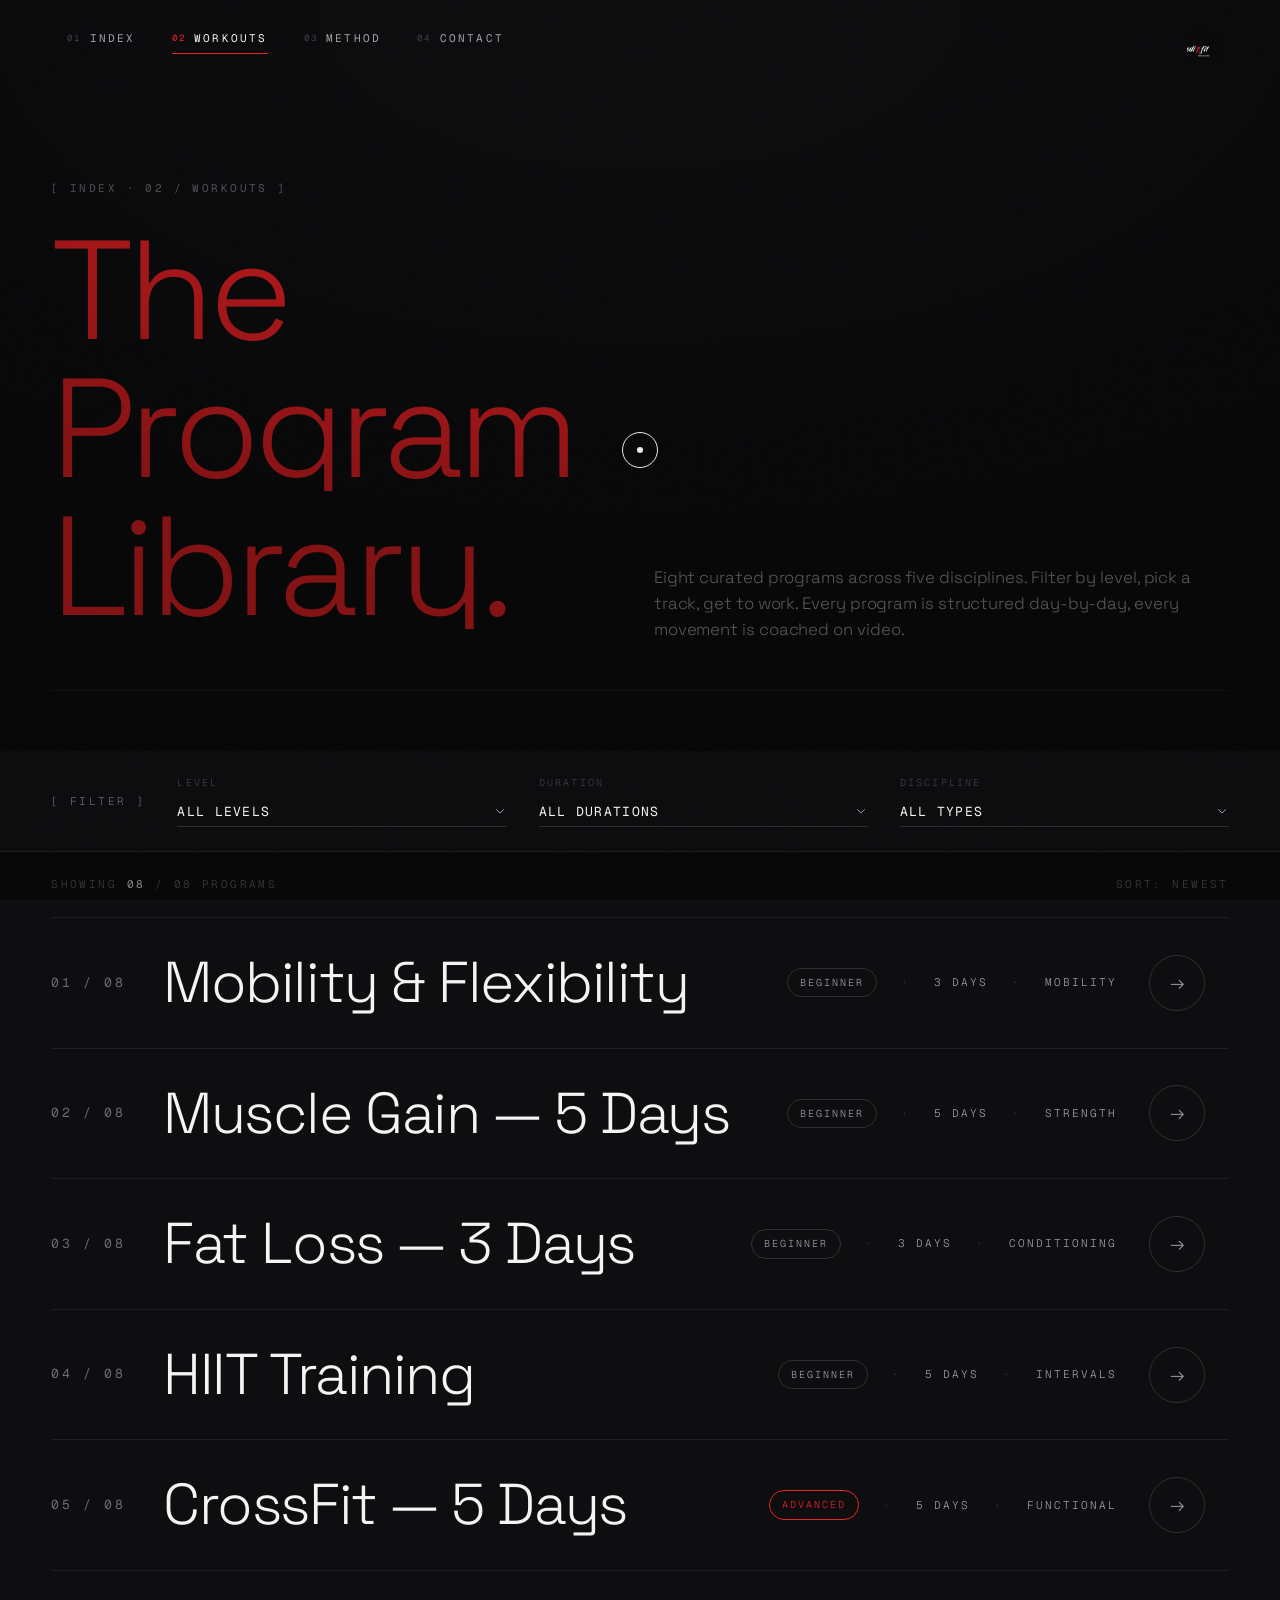
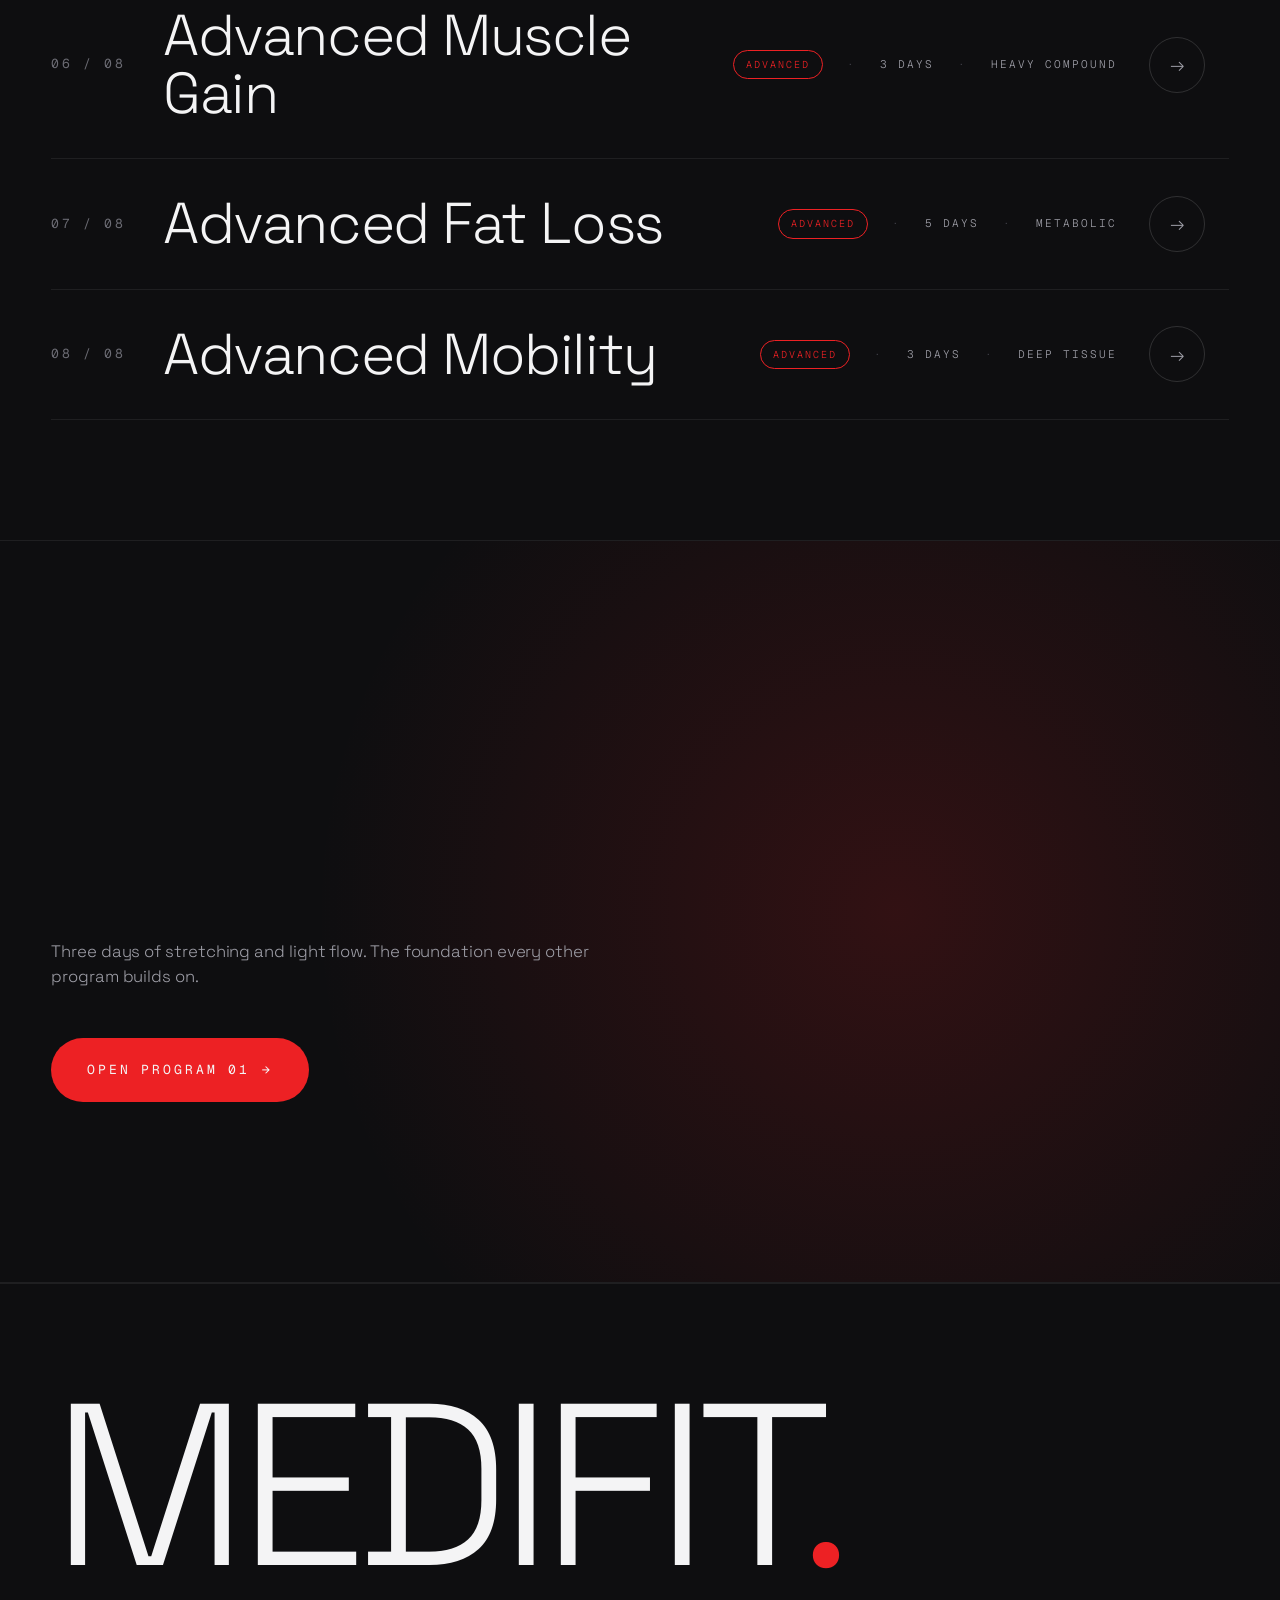
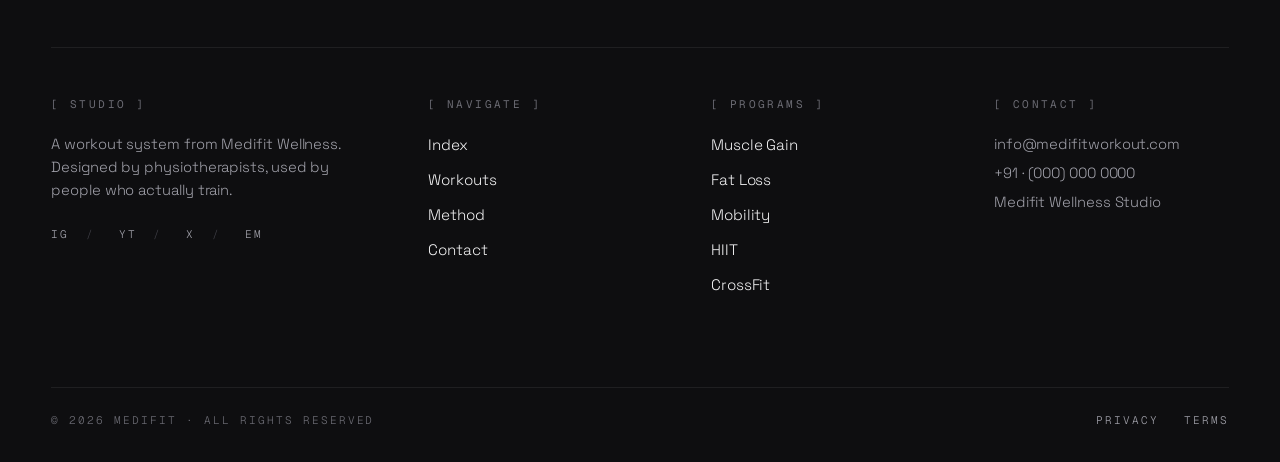
==== commit 5647318c: "Redesign site: dark editorial-athletic system + Lenis/GSAP - Dark theme on lighter-black (#0e0e10) w" ====
--- a/archive.html
+++ b/archive.html
@@ -3,43 +3,61 @@
 <head>
     <meta charset="UTF-8">
     <meta name="viewport" content="width=device-width, initial-scale=1.0">
-    <title>Workout Programs - Medifit</title>
+    <meta name="theme-color" content="#0e0e10">
+    <title>Workouts — Medifit</title>
+    <link rel="icon" type="image/png" href="images/medifit-logo-white.png">
+    <link rel="preconnect" href="https://fonts.googleapis.com">
+    <link rel="preconnect" href="https://fonts.gstatic.com" crossorigin>
     <link rel="stylesheet" href="style.css">
 </head>
-<body>
+<body data-page="archive">
+
+    <div class="cursor-ring" aria-hidden="true"></div>
+    <div class="cursor-dot" aria-hidden="true"></div>
+
     <!-- Navigation -->
-    <nav class="navbar">
+    <nav class="navbar" id="navbar">
         <div class="nav-container">
-            <div class="nav-logo">
-                <h2>Medifit</h2>
-            </div>
-            <ul class="nav-menu">
-                <li><a href="index.html" class="nav-link">Home</a></li>
-                <li><a href="archive.html" class="nav-link active">Workouts</a></li>
-                <li><a href="#about" class="nav-link">About</a></li>
-                <li><a href="#contact" class="nav-link">Contact</a></li>
+            <ul class="nav-menu" id="navMenu">
+                <li><a href="index.html" class="nav-link" data-num="01">Index</a></li>
+                <li><a href="archive.html" class="nav-link active" data-num="02">Workouts</a></li>
+                <li><a href="index.html#manifesto" class="nav-link" data-num="03">Method</a></li>
+                <li><a href="index.html#contact" class="nav-link" data-num="04">Contact</a></li>
             </ul>
-            <div class="hamburger">
-                <span></span>
-                <span></span>
-                <span></span>
-            </div>
+            <button class="hamburger" id="hamburger" aria-label="Toggle menu" aria-expanded="false">
+                <span></span><span></span><span></span>
+            </button>
+            <a href="index.html" class="nav-logo" aria-label="Medifit home">
+                <span class="nav-logo__mark"><img src="images/medifit-logo-white.png" alt="Medifit"></span>
+            </a>
         </div>
     </nav>
 
     <!-- Page Header -->
     <section class="page-header">
         <div class="container">
-            <h1>Workout Programs</h1>
-            <p>Choose your fitness level and program type to get started</p>
-        </div>
-    </section>
-
-    <!-- Filter Section -->
-    <section class="filters">
-        <div class="container">
+            <span class="mono-label" data-reveal style="display:block;margin-bottom:32px;">[ Index · 02 / Workouts ]</span>
+            <div class="page-header__grid">
+                <h1>
+                    <span class="hero__line"><span data-reveal-line>The</span></span>
+                    <span class="hero__line"><span data-reveal-line>Program</span></span>
+                    <span class="hero__line"><span data-reveal-line>Library<em style="color:var(--red);">.</em></span></span>
+                </h1>
+                <p class="lede" data-reveal data-stagger="2">
+                    Eight curated programs across five disciplines. Filter by level,
+                    pick a track, get to work. Every program is structured day-by-day,
+                    every movement is coached on video.
+                </p>
+            </div>
+        </div>
+    </section>
+
+    <!-- Filter Bar (sticky) -->
+    <section class="filters" id="filters">
+        <div class="filters__container">
+            <span class="filters__label">[ Filter ]</span>
             <div class="filter-group">
-                <label>Fitness Level:</label>
+                <label for="levelFilter">Level</label>
                 <select id="levelFilter" class="filter-select">
                     <option value="">All Levels</option>
                     <option value="beginner">Beginner</option>
@@ -47,159 +65,154 @@
                 </select>
             </div>
             <div class="filter-group">
-                <label>Program Duration:</label>
+                <label for="durationFilter">Duration</label>
                 <select id="durationFilter" class="filter-select">
                     <option value="">All Durations</option>
-                    <option value="3-days">3 Days Program</option>
-                    <option value="5-days">5 Days Program</option>
+                    <option value="3-days">3 Days</option>
+                    <option value="5-days">5 Days</option>
                 </select>
             </div>
             <div class="filter-group">
-                <label>Workout Type:</label>
+                <label for="typeFilter">Discipline</label>
                 <select id="typeFilter" class="filter-select">
                     <option value="">All Types</option>
-                    <option value="mobility">Mobility & Flexibility</option>
+                    <option value="mobility">Mobility</option>
                     <option value="muscle-gain">Muscle Gain</option>
                     <option value="fat-loss">Fat Loss</option>
-                    <option value="hiit">HIIT Training</option>
+                    <option value="hiit">HIIT</option>
                     <option value="crossfit">CrossFit</option>
                 </select>
             </div>
         </div>
     </section>
 
-    <!-- Workout Programs Grid -->
-    <section class="programs">
-        <div class="container">
+    <!-- Programs grid -->
+    <section class="programs" id="programs">
+        <div class="container">
+
+            <div class="programs-counter" id="programsCounter">
+                <span>Showing <strong id="visibleCount">08</strong> / 08 programs</span>
+                <span>Sort: Newest</span>
+            </div>
+
             <div class="programs-grid" id="programsGrid">
-                <!-- Beginner Programs -->
-                <div class="program-card" data-level="beginner" data-duration="3-days" data-type="mobility">
-                    <div class="program-image">
-                        <img src="https://placehold.co/300x200/28a745/ffffff?text=Mobility+%26+Flexibility" alt="Mobility & Flexibility">
-                        <div class="program-badge">Beginner</div>
-                    </div>
-                    <div class="program-content">
-                        <h3>Mobility & Flexibility - 3 Days</h3>
-                        <p>Improve your range of motion and flexibility with gentle stretching routines.</p>
-                        <div class="program-meta">
-                            <span class="duration">3 Days</span>
-                            <span class="level">Beginner</span>
-                        </div>
-                        <a href="workout.html?program=mobility-3-beginner" class="btn btn-primary btn-small">Start Program</a>
-                    </div>
-                </div>
-
-                <div class="program-card" data-level="beginner" data-duration="5-days" data-type="muscle-gain">
-                    <div class="program-image">
-                        <img src="https://placehold.co/300x200/dc3545/ffffff?text=Muscle+Gain" alt="Muscle Gain">
-                        <div class="program-badge">Beginner</div>
-                    </div>
-                    <div class="program-content">
-                        <h3>Muscle Gain - 5 Days</h3>
-                        <p>Build lean muscle mass with progressive strength training exercises.</p>
-                        <div class="program-meta">
-                            <span class="duration">5 Days</span>
-                            <span class="level">Beginner</span>
-                        </div>
-                        <a href="workout.html?program=muscle-gain-5-beginner" class="btn btn-primary btn-small">Start Program</a>
-                    </div>
-                </div>
-
-                <div class="program-card" data-level="beginner" data-duration="3-days" data-type="fat-loss">
-                    <div class="program-image">
-                        <img src="https://placehold.co/300x200/fd7e14/ffffff?text=Fat+Loss" alt="Fat Loss">
-                        <div class="program-badge">Beginner</div>
-                    </div>
-                    <div class="program-content">
-                        <h3>Fat Loss - 3 Days</h3>
-                        <p>Burn calories and shed unwanted fat with effective cardio and strength combos.</p>
-                        <div class="program-meta">
-                            <span class="duration">3 Days</span>
-                            <span class="level">Beginner</span>
-                        </div>
-                        <a href="workout.html?program=fat-loss-3-beginner" class="btn btn-primary btn-small">Start Program</a>
-                    </div>
-                </div>
-
-                <div class="program-card" data-level="beginner" data-duration="5-days" data-type="hiit">
-                    <div class="program-image">
-                        <img src="https://placehold.co/300x200/6f42c1/ffffff?text=HIIT+Training" alt="HIIT Training">
-                        <div class="program-badge">Beginner</div>
-                    </div>
-                    <div class="program-content">
-                        <h3>HIIT Training - 5 Days</h3>
-                        <p>High-intensity interval training for maximum results in minimum time.</p>
-                        <div class="program-meta">
-                            <span class="duration">5 Days</span>
-                            <span class="level">Beginner</span>
-                        </div>
-                        <a href="workout.html?program=hiit-5-beginner" class="btn btn-primary btn-small">Start Program</a>
-                    </div>
-                </div>
-
-                <!-- Advanced Programs -->
-                <div class="program-card" data-level="advanced" data-duration="5-days" data-type="crossfit">
-                    <div class="program-image">
-                        <img src="https://placehold.co/300x200/20c997/ffffff?text=CrossFit" alt="CrossFit">
-                        <div class="program-badge advanced">Advanced</div>
-                    </div>
-                    <div class="program-content">
-                        <h3>CrossFit - 5 Days</h3>
-                        <p>Functional fitness combining strength, cardio, and gymnastics movements.</p>
-                        <div class="program-meta">
-                            <span class="duration">5 Days</span>
-                            <span class="level">Advanced</span>
-                        </div>
-                        <a href="workout.html?program=crossfit-5-advanced" class="btn btn-primary btn-small">Start Program</a>
-                    </div>
-                </div>
-
-                <div class="program-card" data-level="advanced" data-duration="3-days" data-type="muscle-gain">
-                    <div class="program-image">
-                        <img src="https://placehold.co/300x200/dc3545/ffffff?text=Advanced+Muscle" alt="Advanced Muscle Gain">
-                        <div class="program-badge advanced">Advanced</div>
-                    </div>
-                    <div class="program-content">
-                        <h3>Advanced Muscle Gain - 3 Days</h3>
-                        <p>Intensive muscle building with heavy compound movements and advanced techniques.</p>
-                        <div class="program-meta">
-                            <span class="duration">3 Days</span>
-                            <span class="level">Advanced</span>
-                        </div>
-                        <a href="workout.html?program=muscle-gain-3-advanced" class="btn btn-primary btn-small">Start Program</a>
-                    </div>
-                </div>
-
-                <div class="program-card" data-level="advanced" data-duration="5-days" data-type="fat-loss">
-                    <div class="program-image">
-                        <img src="https://placehold.co/300x200/fd7e14/ffffff?text=Advanced+Fat+Loss" alt="Advanced Fat Loss">
-                        <div class="program-badge advanced">Advanced</div>
-                    </div>
-                    <div class="program-content">
-                        <h3>Advanced Fat Loss - 5 Days</h3>
-                        <p>High-intensity fat burning with complex movement patterns and metabolic conditioning.</p>
-                        <div class="program-meta">
-                            <span class="duration">5 Days</span>
-                            <span class="level">Advanced</span>
-                        </div>
-                        <a href="workout.html?program=fat-loss-5-advanced" class="btn btn-primary btn-small">Start Program</a>
-                    </div>
-                </div>
-
-                <div class="program-card" data-level="advanced" data-duration="3-days" data-type="mobility">
-                    <div class="program-image">
-                        <img src="https://placehold.co/300x200/28a745/ffffff?text=Advanced+Mobility" alt="Advanced Mobility">
-                        <div class="program-badge advanced">Advanced</div>
-                    </div>
-                    <div class="program-content">
-                        <h3>Advanced Mobility - 3 Days</h3>
-                        <p>Deep tissue work and advanced flexibility techniques for elite performance.</p>
-                        <div class="program-meta">
-                            <span class="duration">3 Days</span>
-                            <span class="level">Advanced</span>
-                        </div>
-                        <a href="workout.html?program=mobility-3-advanced" class="btn btn-primary btn-small">Start Program</a>
-                    </div>
+
+                <a href="workout.html?program=mobility-3-beginner" class="program-card" data-level="beginner" data-duration="3-days" data-type="mobility" data-image="https://placehold.co/640x480/1f1f23/ed2124?text=Mobility" data-reveal data-stagger="1">
+                    <span class="program-card__num">01 / 08</span>
+                    <h2 class="program-card__title">Mobility &amp; Flexibility</h2>
+                    <div class="program-card__meta">
+                        <span><span class="program-card__level">Beginner</span></span>
+                        <span>3 Days</span>
+                        <span>Mobility</span>
+                    </div>
+                    <div class="program-card__arrow" aria-hidden="true">→</div>
+                </a>
+
+                <a href="workout.html?program=muscle-gain-5-beginner" class="program-card" data-level="beginner" data-duration="5-days" data-type="muscle-gain" data-image="https://placehold.co/640x480/1f1f23/ed2124?text=Muscle+Gain" data-reveal data-stagger="2">
+                    <span class="program-card__num">02 / 08</span>
+                    <h2 class="program-card__title">Muscle Gain — 5 Days</h2>
+                    <div class="program-card__meta">
+                        <span><span class="program-card__level">Beginner</span></span>
+                        <span>5 Days</span>
+                        <span>Strength</span>
+                    </div>
+                    <div class="program-card__arrow" aria-hidden="true">→</div>
+                </a>
+
+                <a href="workout.html?program=fat-loss-3-beginner" class="program-card" data-level="beginner" data-duration="3-days" data-type="fat-loss" data-image="https://placehold.co/640x480/1f1f23/ed2124?text=Fat+Loss" data-reveal data-stagger="3">
+                    <span class="program-card__num">03 / 08</span>
+                    <h2 class="program-card__title">Fat Loss — 3 Days</h2>
+                    <div class="program-card__meta">
+                        <span><span class="program-card__level">Beginner</span></span>
+                        <span>3 Days</span>
+                        <span>Conditioning</span>
+                    </div>
+                    <div class="program-card__arrow" aria-hidden="true">→</div>
+                </a>
+
+                <a href="workout.html?program=hiit-5-beginner" class="program-card" data-level="beginner" data-duration="5-days" data-type="hiit" data-image="https://placehold.co/640x480/1f1f23/ed2124?text=HIIT" data-reveal data-stagger="4">
+                    <span class="program-card__num">04 / 08</span>
+                    <h2 class="program-card__title">HIIT Training</h2>
+                    <div class="program-card__meta">
+                        <span><span class="program-card__level">Beginner</span></span>
+                        <span>5 Days</span>
+                        <span>Intervals</span>
+                    </div>
+                    <div class="program-card__arrow" aria-hidden="true">→</div>
+                </a>
+
+                <a href="workout.html?program=crossfit-5-advanced" class="program-card" data-level="advanced" data-duration="5-days" data-type="crossfit" data-image="https://placehold.co/640x480/1f1f23/ed2124?text=CrossFit" data-reveal data-stagger="5">
+                    <span class="program-card__num">05 / 08</span>
+                    <h2 class="program-card__title">CrossFit — 5 Days</h2>
+                    <div class="program-card__meta">
+                        <span><span class="program-card__level program-card__level--advanced">Advanced</span></span>
+                        <span>5 Days</span>
+                        <span>Functional</span>
+                    </div>
+                    <div class="program-card__arrow" aria-hidden="true">→</div>
+                </a>
+
+                <a href="workout.html?program=muscle-gain-3-advanced" class="program-card" data-level="advanced" data-duration="3-days" data-type="muscle-gain" data-image="https://placehold.co/640x480/1f1f23/ed2124?text=Heavy" data-reveal data-stagger="6">
+                    <span class="program-card__num">06 / 08</span>
+                    <h2 class="program-card__title">Advanced Muscle Gain</h2>
+                    <div class="program-card__meta">
+                        <span><span class="program-card__level program-card__level--advanced">Advanced</span></span>
+                        <span>3 Days</span>
+                        <span>Heavy Compound</span>
+                    </div>
+                    <div class="program-card__arrow" aria-hidden="true">→</div>
+                </a>
+
+                <a href="workout.html?program=fat-loss-5-advanced" class="program-card" data-level="advanced" data-duration="5-days" data-type="fat-loss" data-image="https://placehold.co/640x480/1f1f23/ed2124?text=Metcon" data-reveal data-stagger="7">
+                    <span class="program-card__num">07 / 08</span>
+                    <h2 class="program-card__title">Advanced Fat Loss</h2>
+                    <div class="program-card__meta">
+                        <span><span class="program-card__level program-card__level--advanced">Advanced</span></span>
+                        <span>5 Days</span>
+                        <span>Metabolic</span>
+                    </div>
+                    <div class="program-card__arrow" aria-hidden="true">→</div>
+                </a>
+
+                <a href="workout.html?program=mobility-3-advanced" class="program-card" data-level="advanced" data-duration="3-days" data-type="mobility" data-image="https://placehold.co/640x480/1f1f23/ed2124?text=Deep+Mobility" data-reveal data-stagger="8">
+                    <span class="program-card__num">08 / 08</span>
+                    <h2 class="program-card__title">Advanced Mobility</h2>
+                    <div class="program-card__meta">
+                        <span><span class="program-card__level program-card__level--advanced">Advanced</span></span>
+                        <span>3 Days</span>
+                        <span>Deep Tissue</span>
+                    </div>
+                    <div class="program-card__arrow" aria-hidden="true">→</div>
+                </a>
+
+            </div>
+
+            <div class="programs__empty" id="programsEmpty">
+                [ No programs match these filters · reset to view all ]
+            </div>
+        </div>
+
+        <!-- Floating preview image -->
+        <div class="program-card__preview" id="programPreview" aria-hidden="true">
+            <img src="" alt="">
+        </div>
+    </section>
+
+    <!-- CTA -->
+    <section class="cta">
+        <div class="cta__bg" aria-hidden="true"></div>
+        <div class="container">
+            <div class="cta__content">
+                <h2 data-reveal data-reveal-clip>
+                    Can't decide?<br><span>Start with mobility.</span>
+                </h2>
+                <p class="lede" data-reveal data-stagger="1">
+                    Three days of stretching and light flow. The foundation every other program builds on.
+                </p>
+                <div data-reveal data-stagger="2">
+                    <a href="workout.html?program=mobility-3-beginner" class="btn btn-primary btn-large">
+                        Open program 01 <span class="arrow">→</span>
+                    </a>
                 </div>
             </div>
         </div>
@@ -208,32 +221,54 @@
     <!-- Footer -->
     <footer class="footer">
         <div class="container">
-            <div class="footer-content">
-                <div class="footer-section">
-                    <h3>Medifit</h3>
-                    <p>Your trusted partner in fitness and wellness.</p>
-                </div>
-                <div class="footer-section">
-                    <h4>Quick Links</h4>
+            <div class="footer__wordmark" aria-hidden="true">MEDIFIT<span>.</span></div>
+            <div class="footer__grid">
+                <div class="footer__col">
+                    <h4>[ Studio ]</h4>
+                    <p>A workout system from Medifit Wellness. Designed by physiotherapists, used by people who actually train.</p>
+                    <div class="footer__social" style="margin-top:24px;">
+                        <a href="#">IG</a><a href="#">YT</a><a href="#">X</a><a href="#">EM</a>
+                    </div>
+                </div>
+                <div class="footer__col">
+                    <h4>[ Navigate ]</h4>
                     <ul>
-                        <li><a href="index.html">Home</a></li>
+                        <li><a href="index.html">Index</a></li>
                         <li><a href="archive.html">Workouts</a></li>
-                        <li><a href="#about">About</a></li>
-                        <li><a href="#contact">Contact</a></li>
+                        <li><a href="index.html#manifesto">Method</a></li>
+                        <li><a href="index.html#contact">Contact</a></li>
                     </ul>
                 </div>
-                <div class="footer-section">
-                    <h4>Contact</h4>
-                    <p>Email: info@medifitworkout.com</p>
-                    <p>Phone: (555) 123-4567</p>
-                </div>
-            </div>
-            <div class="footer-bottom">
-                <p>&copy; 2025 Medifit. All rights reserved.</p>
+                <div class="footer__col">
+                    <h4>[ Programs ]</h4>
+                    <ul>
+                        <li><a href="archive.html?type=muscle-gain">Muscle Gain</a></li>
+                        <li><a href="archive.html?type=fat-loss">Fat Loss</a></li>
+                        <li><a href="archive.html?type=mobility">Mobility</a></li>
+                        <li><a href="archive.html?type=hiit">HIIT</a></li>
+                        <li><a href="archive.html?type=crossfit">CrossFit</a></li>
+                    </ul>
+                </div>
+                <div class="footer__col">
+                    <h4>[ Contact ]</h4>
+                    <p>info@medifitworkout.com</p>
+                    <p>+91 · (000) 000 0000</p>
+                    <p>Medifit Wellness Studio</p>
+                </div>
+            </div>
+            <div class="footer__bottom">
+                <span>© 2026 Medifit · All rights reserved</span>
+                <span>
+                    <a href="#privacy">Privacy</a>
+                    <a href="#terms">Terms</a>
+                </span>
             </div>
         </div>
     </footer>
 
+    <script src="https://cdn.jsdelivr.net/npm/lenis@1.1.20/dist/lenis.min.js"></script>
+    <script src="https://cdnjs.cloudflare.com/ajax/libs/gsap/3.12.5/gsap.min.js"></script>
+    <script src="https://cdnjs.cloudflare.com/ajax/libs/gsap/3.12.5/ScrollTrigger.min.js"></script>
     <script src="script.js"></script>
 </body>
-</html>+</html>
--- a/style.css
+++ b/style.css
@@ -1,1971 +1,1758 @@
-/* Reset and Base Styles */
-* {
-    margin: 0;
-    padding: 0;
-    box-sizing: border-box;
+/* =====================================================================
+   MEDIFIT — Editorial Athletic System
+   Dark, mono-led, red as a moment of intensity (#ed2124).
+   Type: Space Grotesk (display/body, light) + Geist Mono (labels/numerics).
+   ===================================================================== */
+
+@import url('https://fonts.googleapis.com/css2?family=Geist+Mono:wght@300;400;500&family=Space+Grotesk:wght@300;400;500&display=swap');
+
+/* ------- Tokens ------- */
+:root {
+  --bg: #0e0e10;
+  --bg-1: #131316;
+  --bg-2: #18181b;
+  --bg-3: #1f1f23;
+  --line: rgba(255, 255, 255, 0.07);
+  --line-2: rgba(255, 255, 255, 0.14);
+  --line-3: rgba(255, 255, 255, 0.28);
+  --ink: #f4f4f5;
+  --ink-2: #a1a1aa;
+  --ink-3: #6b6b73;
+  --ink-4: #3f3f46;
+  --red: #ed2124;
+  --red-dim: rgba(237, 33, 36, 0.18);
+  --red-glow: rgba(237, 33, 36, 0.45);
+
+  --serif: 'Space Grotesk', system-ui, sans-serif;
+  --mono: 'Geist Mono', ui-monospace, 'SF Mono', Menlo, monospace;
+
+  --container: 1440px;
+  --gutter: clamp(20px, 4vw, 56px);
+
+  --ease-out: cubic-bezier(0.16, 1, 0.3, 1);
+  --ease-in-out: cubic-bezier(0.65, 0, 0.35, 1);
+}
+
+/* ------- Reset ------- */
+*, *::before, *::after {
+  margin: 0;
+  padding: 0;
+  box-sizing: border-box;
+  font-style: normal !important;
+}
+
+html {
+  -webkit-font-smoothing: antialiased;
+  -moz-osx-font-smoothing: grayscale;
+  text-rendering: optimizeLegibility;
+  /* Lenis takes over scroll; keep native off */
+  scroll-behavior: auto;
 }
 
 body {
-    font-family: 'Segoe UI', Tahoma, Geneva, Verdana, sans-serif;
-    line-height: 1.6;
-    color: #333;
-    background-color: #f8f9fa;
-}
-
+  font-family: var(--serif);
+  font-weight: 300;
+  font-size: 16px;
+  line-height: 1.55;
+  color: var(--ink);
+  background: var(--bg);
+  overflow-x: hidden;
+  letter-spacing: -0.005em;
+}
+
+img { max-width: 100%; display: block; }
+button { font: inherit; cursor: pointer; background: none; border: 0; color: inherit; }
+a { color: inherit; text-decoration: none; }
+ul { list-style: none; }
+::selection { background: var(--red); color: var(--ink); }
+
+/* ------- Atmosphere: grain + vignette ------- */
+body::before {
+  content: '';
+  position: fixed;
+  inset: 0;
+  pointer-events: none;
+  z-index: 9999;
+  opacity: 0.04;
+  mix-blend-mode: overlay;
+  background-image: url("data:image/svg+xml;utf8,<svg viewBox='0 0 200 200' xmlns='http://www.w3.org/2000/svg'><filter id='n'><feTurbulence type='fractalNoise' baseFrequency='0.9' numOctaves='2' stitchTiles='stitch'/></filter><rect width='100%25' height='100%25' filter='url(%23n)'/></svg>");
+}
+
+body::after {
+  content: '';
+  position: fixed;
+  inset: 0;
+  pointer-events: none;
+  z-index: 1;
+  background: radial-gradient(ellipse 80% 60% at 50% 0%, transparent 0%, rgba(0,0,0,0.45) 100%);
+}
+
+/* ------- Layout primitives ------- */
 .container {
-    max-width: 1200px;
-    margin: 0 auto;
-    padding: 0 20px;
-}
-
-/* Navigation */
+  width: 100%;
+  max-width: var(--container);
+  margin: 0 auto;
+  padding: 0 var(--gutter);
+}
+
+.eyebrow {
+  font-family: var(--mono);
+  font-weight: 400;
+  font-size: 11px;
+  letter-spacing: 0.16em;
+  text-transform: uppercase;
+  color: var(--ink-2);
+  display: inline-flex;
+  align-items: center;
+  gap: 10px;
+}
+.eyebrow::before {
+  content: '';
+  width: 6px;
+  height: 6px;
+  background: var(--red);
+  border-radius: 50%;
+  box-shadow: 0 0 12px var(--red-glow);
+}
+
+.eyebrow--plain::before { display: none; }
+
+.mono {
+  font-family: var(--mono);
+  font-weight: 300;
+  letter-spacing: 0.04em;
+}
+
+.mono-label {
+  font-family: var(--mono);
+  font-weight: 400;
+  font-size: 11px;
+  letter-spacing: 0.22em;
+  text-transform: uppercase;
+  color: var(--ink-3);
+}
+
+.divider {
+  height: 1px;
+  background: var(--line);
+  width: 100%;
+}
+
+/* ------- Type scale ------- */
+.display {
+  font-family: var(--serif);
+  font-weight: 300;
+  font-size: clamp(2.6rem, 9.5vw, 11rem);
+  line-height: 0.92;
+  letter-spacing: -0.035em;
+}
+
+.display--mid {
+  font-size: clamp(2.2rem, 6vw, 5.5rem);
+  line-height: 0.96;
+  letter-spacing: -0.03em;
+  font-weight: 300;
+}
+
+.title {
+  font-family: var(--serif);
+  font-weight: 400;
+  font-size: clamp(1.6rem, 2.4vw, 2.4rem);
+  line-height: 1.05;
+  letter-spacing: -0.02em;
+}
+
+.lede {
+  font-family: var(--serif);
+  font-weight: 300;
+  font-size: clamp(1rem, 1.3vw, 1.2rem);
+  line-height: 1.55;
+  color: var(--ink-2);
+  max-width: 52ch;
+}
+
+/* ------- Navigation ------- */
 .navbar {
-    background: #fff;
-    box-shadow: 0 2px 10px rgba(0,0,0,0.1);
+  position: fixed;
+  top: 0;
+  left: 0;
+  right: 0;
+  z-index: 100;
+  padding: 18px 0;
+  transition: background 0.4s var(--ease-out), backdrop-filter 0.4s var(--ease-out), border-color 0.4s var(--ease-out);
+  border-bottom: 1px solid transparent;
+}
+.navbar.is-scrolled {
+  background: rgba(14, 14, 16, 0.72);
+  backdrop-filter: blur(18px) saturate(140%);
+  -webkit-backdrop-filter: blur(18px) saturate(140%);
+  border-bottom-color: var(--line);
+}
+
+.nav-container {
+  display: flex;
+  align-items: center;
+  justify-content: space-between;
+  gap: 24px;
+  max-width: var(--container);
+  margin: 0 auto;
+  padding: 0 var(--gutter);
+}
+
+.nav-logo {
+  display: inline-flex;
+  align-items: center;
+  text-decoration: none;
+  margin-left: auto;
+  transition: transform 0.5s var(--ease-out);
+}
+.nav-logo:hover { transform: rotate(-8deg) scale(1.06); }
+.nav-logo__mark {
+  width: 42px;
+  height: 42px;
+  position: relative;
+  overflow: hidden;
+  display: block;
+}
+.nav-logo__mark img {
+  position: absolute;
+  width: 220%;
+  height: 220%;
+  left: -36%;
+  top: -33%;
+  object-fit: contain;
+  filter: drop-shadow(0 1px 8px rgba(0, 0, 0, 0.5));
+}
+
+.nav-menu {
+  display: flex;
+  gap: 4px;
+  align-items: center;
+}
+.nav-link {
+  position: relative;
+  display: inline-flex;
+  align-items: center;
+  gap: 8px;
+  padding: 10px 16px;
+  font-family: var(--mono);
+  font-weight: 400;
+  font-size: 11px;
+  letter-spacing: 0.2em;
+  text-transform: uppercase;
+  color: var(--ink-2);
+  transition: color 0.3s var(--ease-out);
+}
+.nav-link::before {
+  content: attr(data-num);
+  font-size: 9px;
+  color: var(--ink-4);
+  transition: color 0.3s var(--ease-out);
+}
+.nav-link:hover, .nav-link.active {
+  color: var(--ink);
+}
+.nav-link.active::before { color: var(--red); }
+.nav-link::after {
+  content: '';
+  position: absolute;
+  left: 16px;
+  right: 16px;
+  bottom: 4px;
+  height: 1px;
+  background: var(--red);
+  transform: scaleX(0);
+  transform-origin: left;
+  transition: transform 0.5s var(--ease-out);
+}
+.nav-link:hover::after, .nav-link.active::after {
+  transform: scaleX(1);
+}
+
+.hamburger {
+  display: none;
+  width: 36px;
+  height: 36px;
+  position: relative;
+  z-index: 200;
+}
+.hamburger span {
+  position: absolute;
+  left: 6px;
+  right: 6px;
+  height: 1px;
+  background: var(--ink);
+  transition: transform 0.4s var(--ease-out), opacity 0.3s var(--ease-out);
+}
+.hamburger span:nth-child(1) { top: 14px; }
+.hamburger span:nth-child(2) { top: 18px; }
+.hamburger span:nth-child(3) { top: 22px; }
+.hamburger.is-open span:nth-child(1) { transform: translateY(4px) rotate(45deg); }
+.hamburger.is-open span:nth-child(2) { opacity: 0; }
+.hamburger.is-open span:nth-child(3) { transform: translateY(-4px) rotate(-45deg); }
+
+/* ------- Buttons ------- */
+.btn {
+  position: relative;
+  display: inline-flex;
+  align-items: center;
+  justify-content: center;
+  gap: 12px;
+  padding: 18px 28px;
+  font-family: var(--mono);
+  font-weight: 400;
+  font-size: 12px;
+  letter-spacing: 0.22em;
+  text-transform: uppercase;
+  border-radius: 999px;
+  overflow: hidden;
+  transition: color 0.4s var(--ease-out);
+  isolation: isolate;
+  cursor: pointer;
+}
+.btn::before {
+  content: '';
+  position: absolute;
+  inset: 0;
+  border-radius: inherit;
+  z-index: -1;
+  transition: transform 0.6s var(--ease-out);
+}
+
+.btn-primary {
+  background: var(--red);
+  color: var(--ink);
+}
+.btn-primary::before {
+  background: var(--ink);
+  transform: scaleY(0);
+  transform-origin: bottom;
+}
+.btn-primary:hover { color: var(--bg); }
+.btn-primary:hover::before { transform: scaleY(1); }
+
+.btn-secondary {
+  color: var(--ink);
+  border: 1px solid var(--line-2);
+  background: transparent;
+}
+.btn-secondary::before {
+  background: var(--ink);
+  transform: scaleX(0);
+  transform-origin: left;
+}
+.btn-secondary:hover { color: var(--bg); border-color: var(--ink); }
+.btn-secondary:hover::before { transform: scaleX(1); }
+
+.btn-ghost {
+  color: var(--ink);
+  padding: 12px 0;
+  border-bottom: 1px solid var(--line-2);
+  border-radius: 0;
+}
+.btn-ghost::after {
+  content: '→';
+  transition: transform 0.4s var(--ease-out);
+}
+.btn-ghost:hover { color: var(--red); border-color: var(--red); }
+.btn-ghost:hover::after { transform: translateX(6px); }
+
+.btn-large { padding: 22px 36px; font-size: 13px; }
+.btn-small { padding: 12px 18px; font-size: 10px; letter-spacing: 0.2em; }
+
+.btn .arrow { transition: transform 0.4s var(--ease-out); }
+.btn:hover .arrow { transform: translateX(4px); }
+
+/* ------- HERO (video bg, 100vh tight fit) ------- */
+.hero {
+  position: relative;
+  isolation: isolate;
+  height: 100vh;
+  height: 100svh;
+  min-height: 560px;
+  width: 100%;
+  overflow: hidden;
+  padding: 0;
+  display: flex;
+}
+
+.hero__media {
+  position: absolute;
+  inset: 0;
+  z-index: 0;
+}
+.hero__video {
+  width: 100%;
+  height: 100%;
+  object-fit: cover;
+  object-position: center;
+  display: block;
+  filter: grayscale(0.25) contrast(1.05) brightness(0.85);
+}
+.hero__overlay {
+  position: absolute;
+  inset: 0;
+  background:
+    radial-gradient(ellipse 90% 60% at 50% 30%, transparent 0%, rgba(0,0,0,0.35) 70%, rgba(14,14,16,0.85) 100%),
+    linear-gradient(180deg, rgba(14,14,16,0.55) 0%, rgba(14,14,16,0.25) 35%, rgba(14,14,16,0.35) 60%, rgba(14,14,16,0.92) 100%);
+  pointer-events: none;
+}
+
+.hero__inner {
+  position: relative;
+  z-index: 2;
+  width: 100%;
+  display: flex;
+  flex-direction: column;
+  justify-content: space-between;
+  padding-top: clamp(88px, 11vh, 116px);
+  padding-bottom: clamp(28px, 4vh, 48px);
+}
+
+.hero__title {
+  position: relative;
+  color: #ffffff;
+  margin: clamp(16px, 2.5vh, 32px) 0;
+  /* Override .display size so 4 lines fit comfortably inside 100vh */
+  font-size: clamp(2.2rem, 7vw, 7.5rem);
+  line-height: 0.92;
+  letter-spacing: -0.035em;
+  text-shadow: 0 2px 24px rgba(0, 0, 0, 0.35);
+}
+.hero__line {
+  display: block;
+  overflow: hidden;
+  position: relative;
+}
+.hero__line span {
+  display: inline-block;
+  will-change: transform;
+  color: #ffffff;
+}
+.hero__line--indent { padding-left: clamp(28px, 9vw, 160px); }
+.hero__line--accent {
+  color: var(--red);
+  font-weight: 400;
+  text-shadow: 0 0 24px var(--red-glow);
+}
+
+.hero__bottom {
+  display: flex;
+  justify-content: space-between;
+  align-items: flex-end;
+  gap: 24px;
+  flex-wrap: wrap;
+}
+
+.hero__buttons {
+  display: flex;
+  gap: 14px;
+  flex-wrap: wrap;
+}
+
+.hero__scroll {
+  display: inline-flex;
+  align-items: center;
+  gap: 10px;
+  color: #ffffff;
+  opacity: 0.78;
+  text-shadow: 0 1px 12px rgba(0, 0, 0, 0.4);
+}
+.hero__scroll span {
+  display: inline-block;
+  animation: scroll-bob 1.8s var(--ease-in-out) infinite;
+}
+@keyframes scroll-bob {
+  0%, 100% { transform: translateY(0); opacity: 1; }
+  50%      { transform: translateY(6px); opacity: 0.4; }
+}
+
+@media (max-width: 720px) {
+  .hero { min-height: 520px; }
+  .hero__inner { padding-top: 100px; }
+  .hero__bottom { flex-direction: column; align-items: flex-start; }
+}
+
+/* ------- Marquee / Ticker ------- */
+.ticker {
+  position: relative;
+  overflow: hidden;
+  padding: 28px 0;
+  border-top: 1px solid var(--line);
+  border-bottom: 1px solid var(--line);
+  white-space: nowrap;
+}
+.ticker__track {
+  display: inline-flex;
+  gap: 64px;
+  animation: ticker-scroll 38s linear infinite;
+  will-change: transform;
+}
+.ticker__item {
+  display: inline-flex;
+  align-items: center;
+  gap: 24px;
+  font-family: var(--serif);
+  font-weight: 300;
+  font-size: clamp(1.4rem, 3.5vw, 2.4rem);
+  letter-spacing: -0.02em;
+  color: var(--ink);
+}
+.ticker__item::after {
+  content: '✺';
+  color: var(--red);
+  font-size: 0.65em;
+  margin-left: 24px;
+}
+.ticker:hover .ticker__track { animation-play-state: paused; }
+
+@keyframes ticker-scroll {
+  to { transform: translateX(-50%); }
+}
+
+/* ------- Section primitive ------- */
+.section {
+  padding: clamp(80px, 12vw, 160px) 0;
+  position: relative;
+}
+.section__head {
+  display: grid;
+  grid-template-columns: 1fr 2fr;
+  gap: 64px;
+  margin-bottom: 80px;
+  align-items: end;
+}
+.section__head .mono-label { display: block; margin-bottom: 32px; }
+.section__head h2 {
+  font-family: var(--serif);
+  font-weight: 300;
+  font-size: clamp(2rem, 5.5vw, 4.5rem);
+  line-height: 1;
+  letter-spacing: -0.03em;
+}
+
+/* ------- Features (manifesto cards) ------- */
+.features-grid {
+  display: grid;
+  grid-template-columns: repeat(12, 1fr);
+  gap: 1px;
+  background: var(--line);
+  border-top: 1px solid var(--line);
+  border-bottom: 1px solid var(--line);
+}
+.feature {
+  grid-column: span 6;
+  background: var(--bg);
+  padding: 48px 40px 56px;
+  position: relative;
+  transition: background 0.5s var(--ease-out);
+}
+.feature:hover { background: var(--bg-1); }
+.feature__num {
+  font-family: var(--mono);
+  font-weight: 400;
+  font-size: 11px;
+  letter-spacing: 0.24em;
+  color: var(--ink-3);
+  margin-bottom: 64px;
+  display: flex;
+  align-items: center;
+  justify-content: space-between;
+}
+.feature__num span:last-child { color: var(--red); }
+.feature h3 {
+  font-family: var(--serif);
+  font-weight: 300;
+  font-size: clamp(1.6rem, 2.6vw, 2.2rem);
+  line-height: 1.05;
+  letter-spacing: -0.02em;
+  margin-bottom: 20px;
+  max-width: 18ch;
+}
+.feature p {
+  font-family: var(--serif);
+  font-weight: 300;
+  font-size: 0.95rem;
+  color: var(--ink-2);
+  max-width: 38ch;
+  line-height: 1.55;
+}
+.feature__icon {
+  position: absolute;
+  right: 32px;
+  top: 32px;
+  width: 40px;
+  height: 40px;
+  border: 1px solid var(--line-2);
+  border-radius: 50%;
+  display: flex;
+  align-items: center;
+  justify-content: center;
+  color: var(--ink-2);
+  transition: background 0.4s var(--ease-out), color 0.4s var(--ease-out), border-color 0.4s var(--ease-out);
+}
+.feature:hover .feature__icon { background: var(--red); border-color: var(--red); color: var(--ink); }
+@media (min-width: 900px) {
+  .feature:nth-child(1), .feature:nth-child(4) { grid-column: span 7; }
+  .feature:nth-child(2), .feature:nth-child(3) { grid-column: span 5; }
+}
+
+/* ------- Manifesto strip ------- */
+.manifesto {
+  padding: clamp(80px, 12vw, 160px) 0;
+  background: var(--bg);
+}
+.manifesto__grid {
+  display: grid;
+  grid-template-columns: 1fr;
+  gap: 80px;
+  align-items: start;
+}
+.manifesto__text {
+  font-family: var(--serif);
+  font-weight: 300;
+  font-size: clamp(1.4rem, 2.6vw, 2.4rem);
+  line-height: 1.25;
+  letter-spacing: -0.02em;
+  max-width: 22ch;
+}
+.manifesto__text em, .manifesto__text strong {
+  color: var(--red);
+  font-weight: 400;
+  font-style: normal;
+}
+.manifesto__stats {
+  display: grid;
+  grid-template-columns: repeat(3, 1fr);
+  gap: 32px;
+  border-top: 1px solid var(--line);
+  padding-top: 48px;
+}
+.stat {
+  display: flex;
+  flex-direction: column;
+  gap: 12px;
+}
+.stat__num {
+  font-family: var(--serif);
+  font-weight: 300;
+  font-size: clamp(2.4rem, 5vw, 4rem);
+  letter-spacing: -0.03em;
+  line-height: 1;
+}
+.stat__num sup {
+  font-family: var(--mono);
+  font-size: 0.32em;
+  color: var(--red);
+  vertical-align: top;
+  margin-left: 4px;
+  letter-spacing: 0;
+}
+.stat__label {
+  font-family: var(--mono);
+  font-size: 11px;
+  letter-spacing: 0.2em;
+  text-transform: uppercase;
+  color: var(--ink-3);
+}
+
+/* ------- CTA strip ------- */
+.cta {
+  position: relative;
+  padding: clamp(80px, 14vw, 200px) 0;
+  border-top: 1px solid var(--line);
+  border-bottom: 1px solid var(--line);
+  overflow: hidden;
+}
+.cta__bg {
+  position: absolute;
+  inset: 0;
+  background: radial-gradient(circle at 70% 50%, rgba(237,33,36,0.16) 0%, transparent 60%);
+  pointer-events: none;
+}
+.cta__content {
+  position: relative;
+  display: grid;
+  grid-template-columns: 1fr;
+  gap: 48px;
+  align-items: center;
+}
+.cta h2 {
+  font-family: var(--serif);
+  font-weight: 300;
+  font-size: clamp(2.4rem, 7vw, 6.5rem);
+  line-height: 0.95;
+  letter-spacing: -0.035em;
+  max-width: 18ch;
+}
+.cta h2 span { color: var(--red); }
+
+/* ------- Footer ------- */
+.footer {
+  border-top: 1px solid var(--line);
+  padding: 80px 0 32px;
+  background: var(--bg);
+  position: relative;
+  z-index: 2;
+}
+.footer__wordmark {
+  font-family: var(--serif);
+  font-weight: 300;
+  font-size: clamp(4rem, 18vw, 18rem);
+  line-height: 0.85;
+  letter-spacing: -0.05em;
+  margin: 24px 0 64px;
+  white-space: nowrap;
+  overflow: hidden;
+}
+.footer__wordmark span { color: var(--red); }
+.footer__grid {
+  display: grid;
+  grid-template-columns: 1.4fr repeat(3, 1fr);
+  gap: 48px;
+  padding-top: 48px;
+  border-top: 1px solid var(--line);
+}
+.footer__col h4 {
+  font-family: var(--mono);
+  font-weight: 400;
+  font-size: 11px;
+  letter-spacing: 0.22em;
+  text-transform: uppercase;
+  color: var(--ink-3);
+  margin-bottom: 20px;
+}
+.footer__col ul li { margin-bottom: 10px; }
+.footer__col a {
+  font-family: var(--serif);
+  font-weight: 300;
+  font-size: 0.95rem;
+  color: var(--ink);
+  transition: color 0.3s var(--ease-out), padding-left 0.4s var(--ease-out);
+  position: relative;
+  display: inline-block;
+}
+.footer__col a:hover { color: var(--red); padding-left: 14px; }
+.footer__col a:hover::before {
+  content: '→';
+  position: absolute;
+  left: 0;
+  top: 0;
+}
+.footer__col p {
+  font-family: var(--serif);
+  font-weight: 300;
+  font-size: 0.92rem;
+  color: var(--ink-2);
+  margin-bottom: 6px;
+}
+.footer__bottom {
+  display: flex;
+  justify-content: space-between;
+  align-items: center;
+  flex-wrap: wrap;
+  gap: 16px;
+  margin-top: 80px;
+  padding-top: 24px;
+  border-top: 1px solid var(--line);
+  font-family: var(--mono);
+  font-size: 11px;
+  letter-spacing: 0.18em;
+  text-transform: uppercase;
+  color: var(--ink-3);
+}
+.footer__bottom a { color: var(--ink-2); margin-left: 16px; }
+.footer__bottom a:hover { color: var(--red); }
+.footer__social {
+  display: flex;
+  gap: 16px;
+}
+.footer__social a {
+  font-family: var(--mono);
+  font-size: 11px;
+  letter-spacing: 0.2em;
+  text-transform: uppercase;
+  color: var(--ink-2);
+  position: relative;
+  padding-right: 8px;
+}
+.footer__social a:hover { color: var(--red); }
+.footer__social a:not(:last-child)::after {
+  content: '/';
+  margin-left: 16px;
+  color: var(--ink-4);
+}
+
+/* =====================================================================
+   ARCHIVE PAGE — editorial program index
+   ===================================================================== */
+.page-header {
+  padding: 180px 0 60px;
+}
+.page-header__grid {
+  display: grid;
+  grid-template-columns: 1fr 1.4fr;
+  gap: 80px;
+  align-items: end;
+  padding-bottom: 48px;
+  border-bottom: 1px solid var(--line);
+}
+.page-header h1 {
+  font-family: var(--serif);
+  font-weight: 300;
+  font-size: clamp(3rem, 11vw, 11rem);
+  line-height: 0.88;
+  letter-spacing: -0.04em;
+}
+.page-header h1 span { color: var(--red); }
+
+/* Filters */
+.filters {
+  padding: 24px 0;
+  position: sticky;
+  top: 0;
+  z-index: 50;
+  background: rgba(14,14,16,0.82);
+  backdrop-filter: blur(20px) saturate(140%);
+  -webkit-backdrop-filter: blur(20px) saturate(140%);
+  border-bottom: 1px solid var(--line);
+}
+.filters__container {
+  display: grid;
+  grid-template-columns: auto 1fr 1fr 1fr;
+  gap: 32px;
+  align-items: center;
+  max-width: var(--container);
+  margin: 0 auto;
+  padding: 0 var(--gutter);
+}
+.filters__label {
+  font-family: var(--mono);
+  font-size: 11px;
+  letter-spacing: 0.22em;
+  text-transform: uppercase;
+  color: var(--ink-3);
+}
+.filter-group {
+  display: flex;
+  flex-direction: column;
+  gap: 6px;
+  position: relative;
+}
+.filter-group label {
+  font-family: var(--mono);
+  font-size: 10px;
+  letter-spacing: 0.22em;
+  text-transform: uppercase;
+  color: var(--ink-4);
+}
+.filter-select {
+  appearance: none;
+  -webkit-appearance: none;
+  background: transparent;
+  border: 0;
+  border-bottom: 1px solid var(--line-2);
+  padding: 6px 24px 6px 0;
+  font-family: var(--mono);
+  font-weight: 400;
+  font-size: 13px;
+  letter-spacing: 0.1em;
+  text-transform: uppercase;
+  color: var(--ink);
+  cursor: pointer;
+  background-image: url("data:image/svg+xml;utf8,<svg xmlns='http://www.w3.org/2000/svg' viewBox='0 0 20 20' fill='none'><path d='M5 8l5 5 5-5' stroke='%23a1a1aa' stroke-width='1.4' stroke-linecap='round' stroke-linejoin='round'/></svg>");
+  background-repeat: no-repeat;
+  background-position: right 0 center;
+  background-size: 14px;
+  transition: border-color 0.3s var(--ease-out), color 0.3s var(--ease-out);
+}
+.filter-select:focus { outline: none; border-color: var(--red); color: var(--red); }
+.filter-select option { background: var(--bg-1); color: var(--ink); }
+
+/* Programs as numbered rows */
+.programs { padding: 0 0 120px; }
+.programs-grid {
+  display: flex;
+  flex-direction: column;
+}
+.program-card {
+  position: relative;
+  display: grid;
+  grid-template-columns: 80px 1fr auto 80px;
+  gap: 32px;
+  align-items: center;
+  padding: 36px 0;
+  border-bottom: 1px solid var(--line);
+  transition: padding 0.5s var(--ease-out);
+  cursor: pointer;
+  text-decoration: none;
+  color: var(--ink);
+}
+.program-card[data-hidden="true"] { display: none; }
+.program-card:hover { padding-left: 24px; padding-right: 24px; }
+
+.program-card__num {
+  font-family: var(--mono);
+  font-weight: 400;
+  font-size: 13px;
+  letter-spacing: 0.2em;
+  color: var(--ink-3);
+  transition: color 0.4s var(--ease-out);
+}
+.program-card:hover .program-card__num { color: var(--red); }
+
+.program-card__title {
+  font-family: var(--serif);
+  font-weight: 300;
+  font-size: clamp(1.8rem, 4.5vw, 3.6rem);
+  line-height: 1;
+  letter-spacing: -0.025em;
+  transition: transform 0.6s var(--ease-out);
+  transform-origin: left center;
+}
+.program-card:hover .program-card__title { transform: translateX(12px); }
+
+.program-card__meta {
+  display: flex;
+  gap: 24px;
+  align-items: center;
+  font-family: var(--mono);
+  font-size: 11px;
+  letter-spacing: 0.18em;
+  text-transform: uppercase;
+  color: var(--ink-2);
+}
+.program-card__meta span {
+  display: flex;
+  align-items: center;
+  gap: 8px;
+}
+.program-card__meta span + span::before {
+  content: '·';
+  color: var(--ink-4);
+  margin-right: 16px;
+}
+.program-card__level {
+  border: 1px solid var(--line-2);
+  border-radius: 999px;
+  padding: 6px 12px;
+  font-size: 10px;
+}
+.program-card__level--advanced { color: var(--red); border-color: var(--red); }
+
+.program-card__arrow {
+  width: 56px;
+  height: 56px;
+  border: 1px solid var(--line-2);
+  border-radius: 50%;
+  display: flex;
+  align-items: center;
+  justify-content: center;
+  font-size: 18px;
+  color: var(--ink-2);
+  transition: background 0.4s var(--ease-out), color 0.4s var(--ease-out), border-color 0.4s var(--ease-out), transform 0.4s var(--ease-out);
+}
+.program-card:hover .program-card__arrow {
+  background: var(--red);
+  color: var(--ink);
+  border-color: var(--red);
+  transform: rotate(-45deg);
+}
+
+/* Floating preview image on row hover */
+.program-card__preview {
+  position: fixed;
+  pointer-events: none;
+  width: 320px;
+  height: 240px;
+  overflow: hidden;
+  border: 1px solid var(--line);
+  background: var(--bg-1);
+  opacity: 0;
+  z-index: 80;
+  transition: opacity 0.4s var(--ease-out);
+  border-radius: 4px;
+  will-change: transform, opacity;
+}
+.program-card__preview img {
+  width: 100%;
+  height: 100%;
+  object-fit: cover;
+  filter: grayscale(0.4) contrast(1.05);
+}
+.program-card__preview.is-visible { opacity: 1; }
+
+/* Programs counter strip */
+.programs-counter {
+  display: flex;
+  justify-content: space-between;
+  padding: 24px 0;
+  border-bottom: 1px solid var(--line);
+  font-family: var(--mono);
+  font-size: 11px;
+  letter-spacing: 0.22em;
+  text-transform: uppercase;
+  color: var(--ink-3);
+}
+.programs-counter strong { color: var(--ink); font-weight: 400; }
+
+.programs__empty {
+  padding: 80px 0;
+  text-align: center;
+  font-family: var(--mono);
+  font-size: 13px;
+  letter-spacing: 0.2em;
+  text-transform: uppercase;
+  color: var(--ink-3);
+  display: none;
+}
+.programs__empty.is-shown { display: block; }
+
+/* =====================================================================
+   WORKOUT DETAIL PAGE
+   ===================================================================== */
+.workout-header {
+  padding: 160px 0 60px;
+}
+.breadcrumb {
+  display: flex;
+  gap: 12px;
+  align-items: center;
+  font-family: var(--mono);
+  font-size: 11px;
+  letter-spacing: 0.2em;
+  text-transform: uppercase;
+  color: var(--ink-3);
+  margin-bottom: 56px;
+}
+.breadcrumb a { color: var(--ink-2); transition: color 0.3s var(--ease-out); }
+.breadcrumb a:hover { color: var(--red); }
+.breadcrumb .sep { color: var(--ink-4); }
+.breadcrumb span { color: var(--ink); }
+
+.workout-header__grid {
+  display: grid;
+  grid-template-columns: 1fr;
+  gap: 56px;
+  padding-bottom: 56px;
+  border-bottom: 1px solid var(--line);
+}
+.workout-header__title {
+  font-family: var(--serif);
+  font-weight: 300;
+  font-size: clamp(2.4rem, 8vw, 7rem);
+  line-height: 0.94;
+  letter-spacing: -0.035em;
+  max-width: 14ch;
+}
+
+.program-info {
+  display: flex;
+  flex-wrap: wrap;
+  gap: 12px;
+}
+.info-badge {
+  font-family: var(--mono);
+  font-size: 11px;
+  letter-spacing: 0.22em;
+  text-transform: uppercase;
+  padding: 8px 16px;
+  border: 1px solid var(--line-2);
+  border-radius: 999px;
+  color: var(--ink-2);
+}
+.info-badge--accent { background: var(--red); border-color: var(--red); color: var(--ink); }
+
+.workout-header__lede {
+  font-family: var(--serif);
+  font-weight: 300;
+  font-size: clamp(1.05rem, 1.4vw, 1.3rem);
+  line-height: 1.55;
+  color: var(--ink-2);
+  max-width: 56ch;
+}
+
+/* Day navigation */
+.day-navigation {
+  padding: 56px 0 0;
+}
+.day-navigation h2 {
+  font-family: var(--mono);
+  font-weight: 400;
+  font-size: 12px;
+  letter-spacing: 0.24em;
+  text-transform: uppercase;
+  color: var(--ink-3);
+  margin-bottom: 24px;
+}
+.day-tabs {
+  display: flex;
+  gap: 0;
+  flex-wrap: wrap;
+  border-top: 1px solid var(--line);
+  border-bottom: 1px solid var(--line);
+}
+.day-tab {
+  flex: 1;
+  min-width: 120px;
+  position: relative;
+  padding: 24px 16px;
+  font-family: var(--mono);
+  font-weight: 400;
+  font-size: 11px;
+  letter-spacing: 0.22em;
+  text-transform: uppercase;
+  color: var(--ink-3);
+  text-align: left;
+  border-right: 1px solid var(--line);
+  transition: color 0.4s var(--ease-out), background 0.4s var(--ease-out);
+  display: flex;
+  flex-direction: column;
+  gap: 6px;
+  align-items: flex-start;
+}
+.day-tab:last-child { border-right: 0; }
+.day-tab__num {
+  font-size: 9px;
+  color: var(--ink-4);
+}
+.day-tab__name {
+  font-size: 14px;
+  color: var(--ink-2);
+  letter-spacing: 0.12em;
+  font-weight: 400;
+  transition: color 0.4s var(--ease-out);
+}
+.day-tab:hover { background: var(--bg-1); color: var(--ink); }
+.day-tab:hover .day-tab__name { color: var(--ink); }
+.day-tab.active { background: var(--bg-1); }
+.day-tab.active .day-tab__num { color: var(--red); }
+.day-tab.active .day-tab__name { color: var(--ink); }
+.day-tab.active::after {
+  content: '';
+  position: absolute;
+  left: 0;
+  right: 0;
+  bottom: -1px;
+  height: 2px;
+  background: var(--red);
+}
+
+/* Workout content / exercises */
+.workout-content {
+  padding: 64px 0 80px;
+}
+.workout-day { display: none; }
+.workout-day.active { display: block; }
+.workout-day__head {
+  display: grid;
+  grid-template-columns: 1fr 1.6fr;
+  gap: 64px;
+  margin-bottom: 80px;
+  padding-bottom: 48px;
+  border-bottom: 1px solid var(--line);
+  align-items: end;
+}
+.workout-day__head h3 {
+  font-family: var(--serif);
+  font-weight: 300;
+  font-size: clamp(2rem, 5vw, 4rem);
+  line-height: 0.95;
+  letter-spacing: -0.025em;
+}
+.workout-day__head h3 span { color: var(--red); }
+.day-description {
+  font-family: var(--serif);
+  font-weight: 300;
+  font-size: clamp(1rem, 1.25vw, 1.15rem);
+  line-height: 1.55;
+  color: var(--ink-2);
+  max-width: 56ch;
+}
+
+.exercises-grid {
+  display: flex;
+  flex-direction: column;
+  gap: 0;
+}
+.exercise-card {
+  display: grid;
+  grid-template-columns: 64px 280px 1fr auto;
+  gap: 32px;
+  align-items: center;
+  padding: 28px 0;
+  border-top: 1px solid var(--line);
+  transition: padding 0.5s var(--ease-out), background 0.5s var(--ease-out);
+}
+.exercise-card:last-child { border-bottom: 1px solid var(--line); }
+.exercise-card:hover { padding-left: 16px; padding-right: 16px; background: var(--bg-1); }
+
+.exercise-card__num {
+  font-family: var(--mono);
+  font-size: 11px;
+  letter-spacing: 0.2em;
+  color: var(--ink-3);
+}
+.exercise-card:hover .exercise-card__num { color: var(--red); }
+
+.exercise-image {
+  position: relative;
+  width: 100%;
+  height: 160px;
+  overflow: hidden;
+  background: var(--bg-2);
+}
+.exercise-image img {
+  width: 100%;
+  height: 100%;
+  object-fit: cover;
+  filter: grayscale(0.5) contrast(1.05) brightness(0.85);
+  transition: filter 0.6s var(--ease-out), transform 0.8s var(--ease-out);
+}
+.exercise-card:hover .exercise-image img {
+  filter: grayscale(0) contrast(1) brightness(1);
+  transform: scale(1.04);
+}
+.play-button {
+  position: absolute;
+  inset: 0;
+  display: flex;
+  align-items: center;
+  justify-content: center;
+  background: rgba(0,0,0,0.3);
+  font-size: 14px;
+  color: var(--ink);
+  opacity: 0;
+  transition: opacity 0.4s var(--ease-out);
+}
+.play-button::before {
+  content: '';
+  width: 56px;
+  height: 56px;
+  border-radius: 50%;
+  background: var(--red);
+  position: absolute;
+  top: 50%;
+  left: 50%;
+  transform: translate(-50%, -50%);
+  z-index: 0;
+}
+.play-button span { position: relative; z-index: 1; }
+.exercise-card:hover .play-button { opacity: 1; }
+
+.exercise-info { display: flex; flex-direction: column; gap: 12px; }
+.exercise-info h4 {
+  font-family: var(--serif);
+  font-weight: 300;
+  font-size: clamp(1.4rem, 2.4vw, 2rem);
+  letter-spacing: -0.02em;
+  line-height: 1.05;
+}
+.exercise-info p {
+  font-family: var(--serif);
+  font-weight: 300;
+  font-size: 0.95rem;
+  color: var(--ink-2);
+  max-width: 48ch;
+}
+.exercise-meta {
+  display: flex;
+  gap: 24px;
+  margin-top: 8px;
+  font-family: var(--mono);
+  font-size: 11px;
+  letter-spacing: 0.18em;
+  text-transform: uppercase;
+  color: var(--ink-3);
+}
+.exercise-meta span { display: flex; gap: 8px; }
+.exercise-meta span::before {
+  content: attr(data-label);
+  color: var(--ink-4);
+}
+
+.exercise-card__cta {
+  width: 56px;
+  height: 56px;
+  border: 1px solid var(--line-2);
+  border-radius: 50%;
+  display: flex;
+  align-items: center;
+  justify-content: center;
+  color: var(--ink-2);
+  transition: background 0.4s var(--ease-out), color 0.4s var(--ease-out), border-color 0.4s var(--ease-out), transform 0.4s var(--ease-out);
+}
+.exercise-card__cta::after { content: '▶'; font-size: 12px; }
+.exercise-card:hover .exercise-card__cta {
+  background: var(--red);
+  border-color: var(--red);
+  color: var(--ink);
+  transform: scale(1.05);
+}
+
+/* Workout progress */
+.workout-progress {
+  padding: 100px 0;
+  border-top: 1px solid var(--line);
+}
+.progress-grid {
+  display: grid;
+  grid-template-columns: repeat(3, 1fr);
+  gap: 1px;
+  background: var(--line);
+  border: 1px solid var(--line);
+}
+.progress-card {
+  background: var(--bg);
+  padding: 40px 32px;
+}
+.progress-card h3 {
+  font-family: var(--mono);
+  font-size: 11px;
+  letter-spacing: 0.22em;
+  text-transform: uppercase;
+  color: var(--ink-3);
+  margin-bottom: 24px;
+}
+.progress-bar {
+  width: 100%;
+  height: 4px;
+  background: var(--bg-2);
+  position: relative;
+  overflow: hidden;
+  margin-bottom: 16px;
+}
+.progress-fill {
+  height: 100%;
+  background: var(--red);
+  position: relative;
+}
+.progress-fill::after {
+  content: '';
+  position: absolute;
+  inset: 0;
+  background: linear-gradient(90deg, transparent, rgba(255,255,255,0.4), transparent);
+  animation: shimmer 2.6s ease-in-out infinite;
+}
+@keyframes shimmer { to { transform: translateX(200%); } }
+.progress-card p {
+  font-family: var(--serif);
+  font-weight: 300;
+  font-size: 0.92rem;
+  color: var(--ink-2);
+}
+.progress-card h4 {
+  font-family: var(--serif);
+  font-weight: 300;
+  font-size: 1.4rem;
+  letter-spacing: -0.02em;
+  margin-bottom: 8px;
+}
+.next-workout { display: flex; flex-direction: column; gap: 12px; align-items: flex-start; }
+
+.progress-circle {
+  position: relative;
+  width: 120px;
+  height: 120px;
+}
+.progress-circle svg { transform: rotate(-90deg); }
+.progress-circle circle { transition: stroke-dashoffset 1.6s var(--ease-out); }
+.progress-text {
+  position: absolute;
+  inset: 0;
+  display: flex;
+  align-items: center;
+  justify-content: center;
+  font-family: var(--mono);
+  font-size: 14px;
+  letter-spacing: 0.15em;
+  color: var(--ink);
+}
+
+/* Workout notes */
+.workout-notes { padding: 100px 0; border-top: 1px solid var(--line); }
+.notes-grid {
+  display: grid;
+  grid-template-columns: repeat(4, 1fr);
+  gap: 1px;
+  background: var(--line);
+  border: 1px solid var(--line);
+}
+.note-card {
+  background: var(--bg);
+  padding: 36px 28px 40px;
+  display: flex;
+  flex-direction: column;
+  gap: 16px;
+  transition: background 0.4s var(--ease-out);
+}
+.note-card:hover { background: var(--bg-1); }
+.note-icon {
+  font-family: var(--mono);
+  font-size: 11px;
+  letter-spacing: 0.22em;
+  color: var(--red);
+  text-transform: uppercase;
+}
+.note-card h3 {
+  font-family: var(--serif);
+  font-weight: 300;
+  font-size: 1.4rem;
+  letter-spacing: -0.02em;
+}
+.note-card p {
+  font-family: var(--serif);
+  font-weight: 300;
+  font-size: 0.9rem;
+  color: var(--ink-2);
+  line-height: 1.55;
+}
+
+/* Related workouts */
+.related-workouts { padding: 100px 0; border-top: 1px solid var(--line); }
+.related-grid {
+  display: grid;
+  grid-template-columns: repeat(3, 1fr);
+  gap: 32px;
+}
+.related-card {
+  display: flex;
+  flex-direction: column;
+  gap: 16px;
+  text-decoration: none;
+  color: var(--ink);
+}
+.related-card__image {
+  width: 100%;
+  height: 280px;
+  overflow: hidden;
+  position: relative;
+}
+.related-card__image img {
+  width: 100%;
+  height: 100%;
+  object-fit: cover;
+  filter: grayscale(0.4);
+  transition: filter 0.6s var(--ease-out), transform 0.8s var(--ease-out);
+}
+.related-card:hover .related-card__image img { filter: grayscale(0); transform: scale(1.04); }
+.related-content {
+  display: flex;
+  flex-direction: column;
+  gap: 12px;
+  padding-top: 16px;
+  border-top: 1px solid var(--line);
+}
+.related-content h4 {
+  font-family: var(--serif);
+  font-weight: 300;
+  font-size: 1.4rem;
+  letter-spacing: -0.02em;
+}
+.related-content p {
+  font-family: var(--serif);
+  font-weight: 300;
+  font-size: 0.92rem;
+  color: var(--ink-2);
+}
+
+/* Video modal */
+.video-modal {
+  position: fixed;
+  inset: 0;
+  background: rgba(0,0,0,0.84);
+  backdrop-filter: blur(20px);
+  -webkit-backdrop-filter: blur(20px);
+  display: none;
+  align-items: center;
+  justify-content: center;
+  z-index: 200;
+  opacity: 0;
+  transition: opacity 0.5s var(--ease-out);
+  padding: 24px;
+}
+.video-modal.show { display: flex; opacity: 1; }
+.video-modal-content {
+  background: var(--bg-1);
+  border: 1px solid var(--line);
+  width: 100%;
+  max-width: 1080px;
+  max-height: 92vh;
+  overflow-y: auto;
+  padding: 40px;
+  position: relative;
+  transform: translateY(20px);
+  transition: transform 0.5s var(--ease-out);
+}
+.video-modal.show .video-modal-content { transform: translateY(0); }
+.close-modal {
+  position: absolute;
+  top: 24px;
+  right: 24px;
+  width: 44px;
+  height: 44px;
+  border-radius: 50%;
+  border: 1px solid var(--line-2);
+  display: flex;
+  align-items: center;
+  justify-content: center;
+  font-size: 18px;
+  color: var(--ink-2);
+  cursor: pointer;
+  transition: background 0.3s var(--ease-out), color 0.3s var(--ease-out), border-color 0.3s var(--ease-out);
+}
+.close-modal:hover { background: var(--red); color: var(--ink); border-color: var(--red); }
+.video-modal h3 {
+  font-family: var(--serif);
+  font-weight: 300;
+  font-size: clamp(1.8rem, 3.5vw, 2.8rem);
+  letter-spacing: -0.025em;
+  margin-bottom: 24px;
+  padding-right: 60px;
+}
+.video-placeholder {
+  width: 100%;
+  aspect-ratio: 16 / 9;
+  background: var(--bg-2);
+  margin-bottom: 32px;
+  position: relative;
+  overflow: hidden;
+}
+.video-placeholder img {
+  width: 100%;
+  height: 100%;
+  object-fit: cover;
+}
+.video-controls {
+  position: absolute;
+  inset: 0;
+  display: flex;
+  align-items: center;
+  justify-content: center;
+}
+.play-btn {
+  font-family: var(--mono);
+  font-size: 12px;
+  letter-spacing: 0.22em;
+  text-transform: uppercase;
+  padding: 16px 32px;
+  background: var(--red);
+  color: var(--ink);
+  border-radius: 999px;
+}
+.video-info {
+  display: grid;
+  grid-template-columns: 1fr 1fr;
+  gap: 40px;
+}
+.video-info h4 {
+  font-family: var(--mono);
+  font-size: 11px;
+  letter-spacing: 0.22em;
+  text-transform: uppercase;
+  color: var(--ink-3);
+  margin-bottom: 16px;
+}
+.video-info ul li {
+  font-family: var(--serif);
+  font-weight: 300;
+  font-size: 0.95rem;
+  color: var(--ink-2);
+  padding: 8px 0;
+  border-bottom: 1px solid var(--line);
+  display: flex;
+  gap: 12px;
+}
+.video-info ul li::before {
+  content: counter(step, decimal-leading-zero);
+  counter-increment: step;
+  font-family: var(--mono);
+  font-size: 10px;
+  color: var(--red);
+  letter-spacing: 0.2em;
+  margin-top: 4px;
+}
+.video-info ul { counter-reset: step; }
+.video-tips { margin-top: 24px; }
+.video-tips p {
+  font-family: var(--serif);
+  font-weight: 300;
+  font-size: 0.95rem;
+  color: var(--ink-2);
+  line-height: 1.55;
+}
+
+/* =====================================================================
+   ANIMATION UTILITIES
+   ===================================================================== */
+[data-reveal] {
+  opacity: 0;
+  transform: translateY(28px);
+  transition: opacity 1s var(--ease-out), transform 1s var(--ease-out);
+}
+[data-reveal].is-in { opacity: 1; transform: translateY(0); }
+
+[data-reveal-line] {
+  overflow: hidden;
+  display: inline-block;
+}
+[data-reveal-line] > span {
+  display: inline-block;
+  transform: translateY(105%);
+  transition: transform 1.1s var(--ease-out);
+  will-change: transform;
+}
+[data-reveal-line].is-in > span { transform: translateY(0); }
+
+[data-reveal-clip] {
+  clip-path: inset(0 100% 0 0);
+  transition: clip-path 1.4s var(--ease-out);
+  will-change: clip-path;
+}
+[data-reveal-clip].is-in { clip-path: inset(0 0 0 0); }
+
+/* Stagger delays */
+[data-stagger="1"] { transition-delay: 0.05s; }
+[data-stagger="2"] { transition-delay: 0.12s; }
+[data-stagger="3"] { transition-delay: 0.2s; }
+[data-stagger="4"] { transition-delay: 0.28s; }
+[data-stagger="5"] { transition-delay: 0.36s; }
+[data-stagger="6"] { transition-delay: 0.44s; }
+[data-stagger="7"] { transition-delay: 0.52s; }
+[data-stagger="8"] { transition-delay: 0.6s; }
+
+/* Custom cursor */
+@media (hover: hover) and (pointer: fine) {
+  body, a, button { cursor: none; }
+}
+.cursor-dot, .cursor-ring {
+  position: fixed;
+  top: 0;
+  left: 0;
+  pointer-events: none;
+  z-index: 9998;
+  border-radius: 50%;
+  mix-blend-mode: difference;
+}
+.cursor-dot {
+  width: 6px;
+  height: 6px;
+  background: var(--ink);
+  transform: translate(-50%, -50%);
+  transition: width 0.3s var(--ease-out), height 0.3s var(--ease-out), background 0.3s var(--ease-out);
+}
+.cursor-ring {
+  width: 36px;
+  height: 36px;
+  border: 1px solid var(--ink);
+  transform: translate(-50%, -50%);
+  transition: width 0.4s var(--ease-out), height 0.4s var(--ease-out), border-color 0.4s var(--ease-out);
+}
+.cursor-hover .cursor-dot { width: 0; height: 0; }
+.cursor-hover .cursor-ring { width: 56px; height: 56px; border-color: var(--red); }
+
+/* Page transition overlay */
+.page-transition {
+  position: fixed;
+  inset: 0;
+  background: var(--bg);
+  z-index: 9997;
+  pointer-events: none;
+  transform: translateY(100%);
+}
+.page-transition.is-entering {
+  animation: page-leave 1.1s var(--ease-in-out) forwards;
+}
+@keyframes page-leave {
+  0% { transform: translateY(100%); }
+  50% { transform: translateY(0%); }
+  100% { transform: translateY(-100%); }
+}
+
+/* =====================================================================
+   RESPONSIVE
+   ===================================================================== */
+@media (max-width: 1024px) {
+  .nav-menu { gap: 0; }
+  .nav-link { padding: 10px 12px; font-size: 10px; }
+  .section__head { grid-template-columns: 1fr; gap: 24px; align-items: start; }
+  .footer__grid { grid-template-columns: 1fr 1fr; gap: 32px; }
+  .filters__container { grid-template-columns: 1fr 1fr; gap: 16px; }
+  .filters__label { display: none; }
+  .program-card { grid-template-columns: 56px 1fr auto; gap: 20px; }
+  .program-card__arrow { display: none; }
+  .progress-grid, .notes-grid { grid-template-columns: repeat(2, 1fr); }
+  .related-grid { grid-template-columns: 1fr 1fr; }
+  .video-info { grid-template-columns: 1fr; gap: 24px; }
+}
+
+@media (max-width: 720px) {
+  .hamburger { display: block; }
+  .nav-menu {
     position: fixed;
     top: 0;
+    right: 0;
+    bottom: 0;
+    width: min(80vw, 360px);
+    background: var(--bg-1);
+    flex-direction: column;
+    gap: 0;
+    padding: 100px 32px 32px;
+    border-left: 1px solid var(--line);
+    transform: translateX(100%);
+    transition: transform 0.55s var(--ease-in-out);
+  }
+  .nav-menu.is-open { transform: translateX(0); }
+  .nav-menu li { width: 100%; border-bottom: 1px solid var(--line); }
+  .nav-link {
     width: 100%;
-    z-index: 1000;
-}
-
-.nav-container {
-    max-width: 1200px;
-    margin: 0 auto;
-    padding: 0 20px;
-    display: flex;
-    justify-content: space-between;
-    align-items: center;
-    height: 70px;
-}
-
-.nav-logo h2 {
-    color: #4a90e2;
-    font-size: 1.8rem;
-    font-weight: bold;
-}
-
-.nav-menu {
-    display: flex;
-    list-style: none;
-    gap: 2rem;
-}
-
-.nav-link {
-    text-decoration: none;
-    color: #333;
-    font-weight: 500;
-    transition: color 0.3s ease;
-}
-
-.nav-link:hover,
-.nav-link.active {
-    color: #4a90e2;
-}
-
-.hamburger {
-    display: none;
-    flex-direction: column;
-    cursor: pointer;
-}
-
-.hamburger span {
-    width: 25px;
-    height: 3px;
-    background: #333;
-    margin: 3px 0;
-    transition: 0.3s;
-}
-
-/* Buttons */
-.btn {
-    display: inline-block;
-    padding: 12px 24px;
-    text-decoration: none;
-    border-radius: 6px;
-    font-weight: 600;
-    text-align: center;
-    transition: all 0.3s ease;
-    border: none;
-    cursor: pointer;
-    font-size: 1rem;
-}
-
-.btn-primary {
-    background: #4a90e2;
-    color: white;
-}
-
-.btn-primary:hover {
-    background: #357abd;
-    transform: translateY(-2px);
-}
-
-.btn-secondary {
-    background: transparent;
-    color: #4a90e2;
-    border: 2px solid #4a90e2;
-}
-
-.btn-secondary:hover {
-    background: #4a90e2;
-    color: white;
-}
-
-.btn-small {
-    padding: 8px 16px;
-    font-size: 0.9rem;
-}
-
-.btn-large {
-    padding: 16px 32px;
-    font-size: 1.1rem;
-}
-
-/* Hero Section */
-.hero {
-    display: flex;
-    align-items: center;
-    min-height: 100vh;
-    padding: 100px 20px 50px;
-    max-width: 1200px;
-    margin: 0 auto;
-    gap: 3rem;
-}
-
-.hero-content {
-    flex: 1;
-}
-
-.hero-content h1 {
-    font-size: 3.5rem;
-    font-weight: bold;
-    color: #333;
-    margin-bottom: 1rem;
-    line-height: 1.2;
-}
-
-.hero-content p {
-    font-size: 1.2rem;
-    color: #666;
-    margin-bottom: 2rem;
-}
-
-.hero-buttons {
-    display: flex;
-    gap: 1rem;
-    flex-wrap: wrap;
-}
-
-.hero-image {
-    flex: 1;
-}
-
-.hero-image img {
-    width: 100%;
-    height: auto;
-    border-radius: 12px;
-    box-shadow: 0 10px 30px rgba(0,0,0,0.1);
-}
-
-/* Features Section */
-.features {
-    padding: 80px 0;
-    background: white;
-}
-
-.features h2 {
-    text-align: center;
-    font-size: 2.5rem;
-    margin-bottom: 3rem;
-    color: #333;
-}
-
-.features-grid {
-    display: grid;
-    grid-template-columns: repeat(auto-fit, minmax(250px, 1fr));
-    gap: 2rem;
-}
-
-.feature-card {
-    text-align: center;
-    padding: 2rem;
-    border-radius: 12px;
-    background: #f8f9fa;
-    transition: transform 0.3s ease;
-}
-
-.feature-card:hover {
-    transform: translateY(-5px);
-}
-
-.feature-icon {
-    font-size: 3rem;
-    margin-bottom: 1rem;
-}
-
-.feature-card h3 {
-    font-size: 1.3rem;
-    margin-bottom: 1rem;
-    color: #333;
-}
-
-.feature-card p {
-    color: #666;
-    line-height: 1.6;
-}
-
-/* CTA Section */
-.cta {
-    padding: 80px 0;
-    background: linear-gradient(135deg, #4a90e2, #357abd);
-    color: white;
-    text-align: center;
-}
-
-.cta h2 {
-    font-size: 2.5rem;
-    margin-bottom: 1rem;
-}
-
-.cta p {
-    font-size: 1.2rem;
-    margin-bottom: 2rem;
-    opacity: 0.9;
-}
-
-/* Page Header */
-.page-header {
-    background: linear-gradient(135deg, #4a90e2, #357abd);
-    color: white;
-    padding: 120px 0 60px;
-    text-align: center;
-}
-
-.page-header h1 {
-    font-size: 3rem;
-    margin-bottom: 1rem;
-}
-
-.page-header p {
-    font-size: 1.2rem;
-    opacity: 0.9;
-}
-
-/* Breadcrumb */
-.breadcrumb {
-    margin-bottom: 1rem;
-    font-size: 0.9rem;
-}
-
-.breadcrumb a {
-    color: rgba(255,255,255,0.8);
-    text-decoration: none;
-}
-
-.breadcrumb a:hover {
-    color: white;
-}
-
-.breadcrumb span {
-    color: white;
-}
-
-/* Filters */
-.filters {
-    background: white;
-    padding: 30px 0;
-    box-shadow: 0 2px 10px rgba(0,0,0,0.1);
-}
-
-.filters .container {
-    display: flex;
-    gap: 2rem;
-    flex-wrap: wrap;
-    align-items: center;
-}
-
-.filter-group {
-    display: flex;
-    align-items: center;
-    gap: 0.5rem;
-}
-
-.filter-group label {
-    font-weight: 600;
-    color: #333;
-}
-
-.filter-select {
-    padding: 8px 12px;
-    border: 2px solid #e9ecef;
-    border-radius: 6px;
-    background: white;
-    font-size: 0.9rem;
-    min-width: 150px;
-}
-
-.filter-select:focus {
-    outline: none;
-    border-color: #4a90e2;
-}
-
-/* Programs Grid */
-.programs {
-    padding: 60px 0;
-}
-
-.programs-grid {
-    display: grid;
-    grid-template-columns: repeat(auto-fit, minmax(300px, 1fr));
-    gap: 2rem;
-}
-
-.program-card {
-    background: white;
-    border-radius: 12px;
-    overflow: hidden;
-    box-shadow: 0 5px 15px rgba(0,0,0,0.1);
-    transition: transform 0.3s ease;
-}
-
-.program-card:hover {
-    transform: translateY(-5px);
-}
-
-.program-image {
-    position: relative;
-    height: 200px;
-    overflow: hidden;
-}
-
-.program-image img {
-    width: 100%;
-    height: 100%;
-    object-fit: cover;
-}
-
-.program-badge {
-    position: absolute;
-    top: 10px;
-    right: 10px;
-    background: #28a745;
-    color: white;
-    padding: 4px 12px;
-    border-radius: 20px;
-    font-size: 0.8rem;
-    font-weight: 600;
-}
-
-.program-badge.advanced {
-    background: #dc3545;
-}
-
-.program-content {
-    padding: 1.5rem;
-}
-
-.program-content h3 {
-    font-size: 1.3rem;
-    margin-bottom: 0.5rem;
-    color: #333;
-}
-
-.program-content p {
-    color: #666;
-    margin-bottom: 1rem;
-    line-height: 1.5;
-}
-
-.program-meta {
-    display: flex;
-    gap: 1rem;
-    margin-bottom: 1rem;
-}
-
-.program-meta span {
-    background: #f8f9fa;
-    padding: 4px 8px;
-    border-radius: 4px;
-    font-size: 0.8rem;
-    color: #666;
-}
-
-/* Workout Header */
-.workout-header {
-    background: linear-gradient(135deg, #4a90e2, #357abd);
-    color: white;
-    padding: 120px 0 40px;
-}
-
-.workout-header h1 {
-    font-size: 2.5rem;
-    margin-bottom: 1rem;
-}
-
-.program-info {
-    display: flex;
-    gap: 1rem;
-    margin-bottom: 1rem;
-    flex-wrap: wrap;
-}
-
-.info-badge {
-    background: rgba(255,255,255,0.2);
-    padding: 6px 12px;
-    border-radius: 20px;
-    font-size: 0.9rem;
-    font-weight: 600;
-}
-
-.workout-header p {
-    font-size: 1.1rem;
-    opacity: 0.9;
-    max-width: 600px;
-}
-
-/* Day Navigation */
-.day-navigation {
-    background: white;
-    padding: 30px 0;
-    box-shadow: 0 2px 10px rgba(0,0,0,0.1);
-}
-
-.day-navigation h2 {
-    text-align: center;
-    margin-bottom: 2rem;
-    color: #333;
-}
-
-.day-tabs {
-    display: flex;
-    justify-content: center;
-    gap: 1rem;
-    flex-wrap: wrap;
-}
-
-.day-tab {
-    padding: 12px 24px;
-    background: #f8f9fa;
-    border: 2px solid #e9ecef;
-    border-radius: 6px;
-    cursor: pointer;
-    font-weight: 600;
-    transition: all 0.3s ease;
-}
-
-.day-tab:hover,
-.day-tab.active {
-    background: #4a90e2;
-    color: white;
-    border-color: #4a90e2;
-}
-
-/* Workout Content */
-.workout-content {
-    padding: 60px 0;
-}
-
-.workout-day {
-    display: none;
-}
-
-.workout-day.active {
-    display: block;
-}
-
-.workout-day h3 {
-    font-size: 2rem;
-    margin-bottom: 0.5rem;
-    color: #333;
-}
-
-.day-description {
-    font-size: 1.1rem;
-    color: #666;
-    margin-bottom: 3rem;
-}
-
-.exercises-grid {
-    display: grid;
-    grid-template-columns: repeat(auto-fit, minmax(300px, 1fr));
-    gap: 2rem;
-}
-
-.exercise-card {
-    background: white;
-    border-radius: 12px;
-    overflow: hidden;
-    box-shadow: 0 5px 15px rgba(0,0,0,0.1);
-    transition: transform 0.3s ease;
-}
-
-.exercise-card:hover {
-    transform: translateY(-3px);
-}
-
-.exercise-image {
-    position: relative;
-    height: 200px;
-    overflow: hidden;
-}
-
-.exercise-image img {
-    width: 100%;
-    height: 100%;
-    object-fit: cover;
-}
-
-.play-button {
-    position: absolute;
-    top: 50%;
-    left: 50%;
-    transform: translate(-50%, -50%);
-    background: rgba(0,0,0,0.7);
-    color: white;
-    width: 60px;
-    height: 60px;
-    border-radius: 50%;
-    display: flex;
-    align-items: center;
-    justify-content: center;
-    font-size: 1.5rem;
-    cursor: pointer;
-    transition: all 0.3s ease;
-}
-
-.play-button:hover {
-    background: rgba(0,0,0,0.9);
-    transform: translate(-50%, -50%) scale(1.1);
-}
-
-.exercise-info {
-    padding: 1.5rem;
-}
-
-.exercise-info h4 {
-    font-size: 1.3rem;
-    margin-bottom: 0.5rem;
-    color: #333;
-}
-
-.exercise-info p {
-    color: #666;
-    margin-bottom: 1rem;
-    line-height: 1.5;
-}
-
-.exercise-meta {
-    display: flex;
-    gap: 1rem;
-    margin-bottom: 1rem;
-    flex-wrap: wrap;
-}
-
-.exercise-meta span {
-    background: #f8f9fa;
-    padding: 4px 8px;
-    border-radius: 4px;
-    font-size: 0.8rem;
-    color: #666;
-}
-
-/* Video Modal */
-.video-modal {
-    display: none;
-    position: fixed;
-    z-index: 2000;
-    left: 0;
-    top: 0;
-    width: 100%;
-    height: 100%;
-    background-color: rgba(0,0,0,0.8);
-}
-
-.video-modal.show {
-    display: flex;
-    align-items: center;
-    justify-content: center;
-}
-
-.video-modal-content {
-    background: white;
-    border-radius: 12px;
-    width: 90%;
-    max-width: 800px;
-    max-height: 90vh;
-    overflow-y: auto;
-    position: relative;
-    padding: 2rem;
-}
-
-.close-modal {
-    position: absolute;
-    top: 15px;
-    right: 20px;
-    font-size: 2rem;
-    cursor: pointer;
-    color: #666;
-}
-
-.close-modal:hover {
-    color: #333;
-}
-
-.video-placeholder {
-    margin: 2rem 0;
-    text-align: center;
-    background: #000;
-    border-radius: 8px;
-    overflow: hidden;
-    position: relative;
-}
-
-.video-placeholder img {
-    width: 100%;
-    height: auto;
-}
-
-.video-controls {
-    position: absolute;
-    bottom: 20px;
-    left: 50%;
-    transform: translateX(-50%);
-}
-
-.play-btn {
-    background: #4a90e2;
-    color: white;
-    border: none;
-    padding: 12px 24px;
-    border-radius: 6px;
-    cursor: pointer;
-    font-size: 1rem;
-    font-weight: 600;
-}
-
-.video-info h4 {
-    color: #333;
-    margin-bottom: 1rem;
-}
-
-.video-info ul {
-    list-style: none;
-    padding: 0;
-}
-
-.video-info li {
-    padding: 0.5rem 0;
-    border-bottom: 1px solid #eee;
-    color: #666;
-}
-
-.video-info li:last-child {
-    border-bottom: none;
-}
-
-/* Workout Progress Section */
-.workout-progress {
-    background: #f8f9fa;
-    padding: 60px 0;
-}
-
-.workout-progress h2 {
-    text-align: center;
-    margin-bottom: 3rem;
-    color: #333;
-}
-
-.progress-grid {
-    display: grid;
-    grid-template-columns: repeat(auto-fit, minmax(300px, 1fr));
-    gap: 2rem;
-}
-
-.progress-card {
-    background: white;
-    padding: 2rem;
-    border-radius: 12px;
-    box-shadow: 0 4px 6px rgba(0, 0, 0, 0.1);
-    text-align: center;
-}
-
-.progress-card h3 {
-    color: #333;
-    margin-bottom: 1.5rem;
-    font-size: 1.25rem;
-}
-
-.progress-bar {
-    width: 100%;
-    height: 12px;
-    background: #e9ecef;
-    border-radius: 6px;
-    overflow: hidden;
-    margin-bottom: 1rem;
-}
-
-.progress-fill {
-    height: 100%;
-    background: linear-gradient(90deg, #4a90e2, #357abd);
-    border-radius: 6px;
-    transition: width 0.3s ease;
-}
-
-.progress-circle {
-    position: relative;
-    display: inline-block;
-    margin-bottom: 1rem;
-}
-
-.progress-text {
-    position: absolute;
-    top: 50%;
-    left: 50%;
-    transform: translate(-50%, -50%);
-    font-size: 1.5rem;
-    font-weight: bold;
-    color: #4a90e2;
-}
-
-.next-workout h4 {
-    color: #333;
-    margin-bottom: 0.5rem;
-}
-
-.next-workout p {
-    color: #666;
-    margin-bottom: 1rem;
-}
-
-/* Workout Notes Section */
-.workout-notes {
-    padding: 60px 0;
-    background: white;
-}
-
-.workout-notes h2 {
-    text-align: center;
-    margin-bottom: 3rem;
-    color: #333;
-}
-
-.notes-grid {
-    display: grid;
-    grid-template-columns: repeat(auto-fit, minmax(250px, 1fr));
-    gap: 2rem;
-}
-
-.note-card {
-    background: #f8f9fa;
-    padding: 2rem;
-    border-radius: 12px;
-    text-align: center;
-    transition: transform 0.3s ease;
-}
-
-.note-card:hover {
-    transform: translateY(-5px);
-}
-
-.note-icon {
-    font-size: 3rem;
-    margin-bottom: 1rem;
-    display: block;
-}
-
-.note-card h3 {
-    color: #333;
-    margin-bottom: 1rem;
-    font-size: 1.25rem;
-}
-
-.note-card p {
-    color: #666;
-    line-height: 1.6;
-}
-
-/* Related Workouts Section */
-.related-workouts {
-    background: #f8f9fa;
-    padding: 60px 0;
-}
-
-.related-workouts h2 {
-    text-align: center;
-    margin-bottom: 3rem;
-    color: #333;
-}
-
-.related-grid {
-    display: grid;
-    grid-template-columns: repeat(auto-fit, minmax(300px, 1fr));
-    gap: 2rem;
-}
-
-.related-card {
-    background: white;
-    border-radius: 12px;
-    overflow: hidden;
-    box-shadow: 0 4px 6px rgba(0, 0, 0, 0.1);
-    transition: transform 0.3s ease;
-}
-
-.related-card:hover {
-    transform: translateY(-5px);
-}
-
-.related-card img {
-    width: 100%;
-    height: 200px;
-    object-fit: cover;
-}
-
-.related-content {
-    padding: 1.5rem;
-}
-
-.related-content h4 {
-    color: #333;
-    margin-bottom: 0.5rem;
-    font-size: 1.25rem;
-}
-
-.related-content p {
-    color: #666;
-    margin-bottom: 1.5rem;
-    line-height: 1.6;
-}
-
-/* Footer */
-.footer {
-    background: #333;
-    color: white;
-    padding: 40px 0 20px;
-}
-
-.footer-content {
-    display: grid;
-    grid-template-columns: repeat(auto-fit, minmax(250px, 1fr));
-    gap: 2rem;
-    margin-bottom: 2rem;
-}
-
-.footer-section h3,
-.footer-section h4 {
-    margin-bottom: 1rem;
-    color: #4a90e2;
-}
-
-.footer-section ul {
-    list-style: none;
-}
-
-.footer-section ul li {
-    margin-bottom: 0.5rem;
-}
-
-.footer-section a {
-    color: #ccc;
-    text-decoration: none;
-    transition: color 0.3s ease;
-}
-
-.footer-section a:hover {
-    color: white;
-}
-
-.footer-bottom {
-    text-align: center;
-    padding-top: 20px;
-    border-top: 1px solid #555;
-    color: #ccc;
-}
-
-/* Responsive Design */
-@media (max-width: 768px) {
-    .hamburger {
-        display: flex;
-    }
-    
-    .nav-menu {
-        position: fixed;
-        left: -100%;
-        top: 70px;
-        flex-direction: column;
-        background-color: white;
-        width: 100%;
-        text-align: center;
-        transition: 0.3s;
-        box-shadow: 0 10px 27px rgba(0,0,0,0.05);
-        padding: 2rem 0;
-    }
-    
-    .nav-menu.active {
-        left: 0;
-    }
-    
-    .hero {
-        flex-direction: column;
-        text-align: center;
-        padding: 120px 20px 50px;
-    }
-    
-    .hero-content h1 {
-        font-size: 2.5rem;
-    }
-    
-    .hero-buttons {
-        justify-content: center;
-    }
-    
-    .filters .container {
-        flex-direction: column;
-        align-items: stretch;
-        gap: 1rem;
-    }
-    
-    .filter-group {
-        flex-direction: column;
-        align-items: stretch;
-    }
-    
-    .filter-select {
-        min-width: auto;
-    }
-    
-    .day-tabs {
-        flex-direction: column;
-        align-items: center;
-    }
-    
-    .day-tab {
-        width: 100%;
-        max-width: 200px;
-    }
-    
-    .program-meta,
-    .exercise-meta {
-        flex-direction: column;
-        gap: 0.5rem;
-    }
-    
-    .video-modal-content {
-        width: 95%;
-        margin: 10px;
-        padding: 1rem;
-    }
+    padding: 20px 0;
+    font-size: 12px;
+  }
+  .hero__line--indent { padding-left: 20px; }
+
+  .features-grid { grid-template-columns: 1fr; }
+  .feature { grid-column: span 1 !important; padding: 36px 24px 40px; }
+
+  .manifesto__stats { grid-template-columns: 1fr; gap: 24px; }
+
+  .footer__grid { grid-template-columns: 1fr; }
+  .footer__bottom { flex-direction: column; align-items: flex-start; gap: 8px; }
+
+  .programs-counter { font-size: 10px; }
+  .program-card { grid-template-columns: 48px 1fr; padding: 24px 0; }
+  .program-card__meta { display: none; }
+
+  .workout-header__grid { grid-template-columns: 1fr; }
+  .day-tab { padding: 16px 12px; min-width: 90px; }
+  .day-tab__name { font-size: 12px; }
+
+  .exercise-card { grid-template-columns: 40px 140px 1fr; gap: 16px; padding: 20px 0; }
+  .exercise-image { height: 100px; }
+  .exercise-card__cta { display: none; }
+  .exercise-info p { display: none; }
+
+  .progress-grid, .notes-grid, .related-grid { grid-template-columns: 1fr; }
+
+  .video-modal-content { padding: 24px; }
+
+  .cursor-dot, .cursor-ring { display: none; }
 }
 
 @media (max-width: 480px) {
-    .hero-content h1 {
-        font-size: 2rem;
-    }
-    
-    .page-header h1 {
-        font-size: 2rem;
-    }
-    
-    .workout-header h1 {
-        font-size: 2rem;
-    }
-    
-    .programs-grid,
-    .exercises-grid {
-        grid-template-columns: 1fr;
-    }
-    
-    .btn {
-        width: 100%;
-        text-align: center;
-    }
-    
-    .hero-buttons {
-        flex-direction: column;
-        width: 100%;
-    }
-}/* Reset and Base Styles */
-* {
-    margin: 0;
-    padding: 0;
-    box-sizing: border-box;
-}
-
-body {
-    font-family: 'Segoe UI', Tahoma, Geneva, Verdana, sans-serif;
-    line-height: 1.6;
-    color: #333;
-    background-color: #f8f9fa;
-}
-
-.container {
-    max-width: 1200px;
-    margin: 0 auto;
-    padding: 0 20px;
-}
-
-/* Navigation */
-.navbar {
-    background: #fff;
-    box-shadow: 0 2px 10px rgba(0,0,0,0.1);
-    position: fixed;
-    top: 0;
-    width: 100%;
-    z-index: 1000;
-}
-
-.nav-container {
-    max-width: 1200px;
-    margin: 0 auto;
-    padding: 0 20px;
-    display: flex;
-    justify-content: space-between;
-    align-items: center;
-    height: 70px;
-}
-
-.nav-logo h2 {
-    color: #4a90e2;
-    font-size: 1.8rem;
-    font-weight: bold;
-}
-
-.nav-menu {
-    display: flex;
-    list-style: none;
-    gap: 2rem;
-}
-
-.nav-link {
-    text-decoration: none;
-    color: #333;
-    font-weight: 500;
-    transition: color 0.3s ease;
-}
-
-.nav-link:hover,
-.nav-link.active {
-    color: #4a90e2;
-}
-
-.hamburger {
-    display: none;
-    flex-direction: column;
-    cursor: pointer;
-}
-
-.hamburger span {
-    width: 25px;
-    height: 3px;
-    background: #333;
-    margin: 3px 0;
-    transition: 0.3s;
-}
-
-/* Buttons */
-.btn {
-    display: inline-block;
-    padding: 12px 24px;
-    text-decoration: none;
-    border-radius: 6px;
-    font-weight: 600;
-    text-align: center;
-    transition: all 0.3s ease;
-    border: none;
-    cursor: pointer;
-    font-size: 1rem;
-}
-
-.btn-primary {
-    background: #4a90e2;
-    color: white;
-}
-
-.btn-primary:hover {
-    background: #357abd;
-    transform: translateY(-2px);
-}
-
-.btn-secondary {
-    background: transparent;
-    color: #4a90e2;
-    border: 2px solid #4a90e2;
-}
-
-.btn-secondary:hover {
-    background: #4a90e2;
-    color: white;
-}
-
-.btn-small {
-    padding: 8px 16px;
-    font-size: 0.9rem;
-}
-
-.btn-large {
-    padding: 16px 32px;
-    font-size: 1.1rem;
-}
-
-/* Hero Section */
-.hero {
-    display: flex;
-    align-items: center;
-    min-height: 100vh;
-    padding: 100px 20px 50px;
-    max-width: 1200px;
-    margin: 0 auto;
-    gap: 3rem;
-}
-
-.hero-content {
-    flex: 1;
-}
-
-.hero-content h1 {
-    font-size: 3.5rem;
-    font-weight: bold;
-    color: #333;
-    margin-bottom: 1rem;
-    line-height: 1.2;
-}
-
-.hero-content p {
-    font-size: 1.2rem;
-    color: #666;
-    margin-bottom: 2rem;
-}
-
-.hero-buttons {
-    display: flex;
-    gap: 1rem;
-    flex-wrap: wrap;
-}
-
-.hero-image {
-    flex: 1;
-}
-
-.hero-image img {
-    width: 100%;
-    height: auto;
-    border-radius: 12px;
-    box-shadow: 0 10px 30px rgba(0,0,0,0.1);
-}
-
-/* Features Section */
-.features {
-    padding: 80px 0;
-    background: white;
-}
-
-.features h2 {
-    text-align: center;
-    font-size: 2.5rem;
-    margin-bottom: 3rem;
-    color: #333;
-}
-
-.features-grid {
-    display: grid;
-    grid-template-columns: repeat(auto-fit, minmax(250px, 1fr));
-    gap: 2rem;
-}
-
-.feature-card {
-    text-align: center;
-    padding: 2rem;
-    border-radius: 12px;
-    background: #f8f9fa;
-    transition: transform 0.3s ease;
-}
-
-.feature-card:hover {
-    transform: translateY(-5px);
-}
-
-.feature-icon {
-    font-size: 3rem;
-    margin-bottom: 1rem;
-}
-
-.feature-card h3 {
-    font-size: 1.3rem;
-    margin-bottom: 1rem;
-    color: #333;
-}
-
-.feature-card p {
-    color: #666;
-    line-height: 1.6;
-}
-
-/* CTA Section */
-.cta {
-    padding: 80px 0;
-    background: linear-gradient(135deg, #4a90e2, #357abd);
-    color: white;
-    text-align: center;
-}
-
-.cta h2 {
-    font-size: 2.5rem;
-    margin-bottom: 1rem;
-}
-
-.cta p {
-    font-size: 1.2rem;
-    margin-bottom: 2rem;
-    opacity: 0.9;
-}
-
-/* Page Header */
-.page-header {
-    background: linear-gradient(135deg, #4a90e2, #357abd);
-    color: white;
-    padding: 120px 0 60px;
-    text-align: center;
-}
-
-.page-header h1 {
-    font-size: 3rem;
-    margin-bottom: 1rem;
-}
-
-.page-header p {
-    font-size: 1.2rem;
-    opacity: 0.9;
-}
-
-/* Breadcrumb */
-.breadcrumb {
-    margin-bottom: 1rem;
-    font-size: 0.9rem;
-}
-
-.breadcrumb a {
-    color: rgba(255,255,255,0.8);
-    text-decoration: none;
-}
-
-.breadcrumb a:hover {
-    color: white;
-}
-
-.breadcrumb span {
-    color: white;
-}
-
-/* Filters */
-.filters {
-    background: white;
-    padding: 30px 0;
-    box-shadow: 0 2px 10px rgba(0,0,0,0.1);
-}
-
-.filters .container {
-    display: flex;
-    gap: 2rem;
-    flex-wrap: wrap;
-    align-items: center;
-}
-
-.filter-group {
-    display: flex;
-    align-items: center;
-    gap: 0.5rem;
-}
-
-.filter-group label {
-    font-weight: 600;
-    color: #333;
-}
-
-.filter-select {
-    padding: 8px 12px;
-    border: 2px solid #e9ecef;
-    border-radius: 6px;
-    background: white;
-    font-size: 0.9rem;
-    min-width: 150px;
-}
-
-.filter-select:focus {
-    outline: none;
-    border-color: #4a90e2;
-}
-
-/* Programs Grid */
-.programs {
-    padding: 60px 0;
-}
-
-.programs-grid {
-    display: grid;
-    grid-template-columns: repeat(auto-fit, minmax(300px, 1fr));
-    gap: 2rem;
-}
-
-.program-card {
-    background: white;
-    border-radius: 12px;
-    overflow: hidden;
-    box-shadow: 0 5px 15px rgba(0,0,0,0.1);
-    transition: transform 0.3s ease;
-}
-
-.program-card:hover {
-    transform: translateY(-5px);
-}
-
-.program-image {
-    position: relative;
-    height: 200px;
-    overflow: hidden;
-}
-
-.program-image img {
-    width: 100%;
-    height: 100%;
-    object-fit: cover;
-}
-
-.program-badge {
-    position: absolute;
-    top: 10px;
-    right: 10px;
-    background: #28a745;
-    color: white;
-    padding: 4px 12px;
-    border-radius: 20px;
-    font-size: 0.8rem;
-    font-weight: 600;
-}
-
-.program-badge.advanced {
-    background: #dc3545;
-}
-
-.program-content {
-    padding: 1.5rem;
-}
-
-.program-content h3 {
-    font-size: 1.3rem;
-    margin-bottom: 0.5rem;
-    color: #333;
-}
-
-.program-content p {
-    color: #666;
-    margin-bottom: 1rem;
-    line-height: 1.5;
-}
-
-.program-meta {
-    display: flex;
-    gap: 1rem;
-    margin-bottom: 1rem;
-}
-
-.program-meta span {
-    background: #f8f9fa;
-    padding: 4px 8px;
-    border-radius: 4px;
-    font-size: 0.8rem;
-    color: #666;
-}
-
-/* Workout Header */
-.workout-header {
-    background: linear-gradient(135deg, #4a90e2, #357abd);
-    color: white;
-    padding: 120px 0 40px;
-}
-
-.workout-header h1 {
-    font-size: 2.5rem;
-    margin-bottom: 1rem;
-}
-
-.program-info {
-    display: flex;
-    gap: 1rem;
-    margin-bottom: 1rem;
-    flex-wrap: wrap;
-}
-
-.info-badge {
-    background: rgba(255,255,255,0.2);
-    padding: 6px 12px;
-    border-radius: 20px;
-    font-size: 0.9rem;
-    font-weight: 600;
-}
-
-.workout-header p {
-    font-size: 1.1rem;
-    opacity: 0.9;
-    max-width: 600px;
-}
-
-/* Day Navigation */
-.day-navigation {
-    background: white;
-    padding: 30px 0;
-    box-shadow: 0 2px 10px rgba(0,0,0,0.1);
-}
-
-.day-navigation h2 {
-    text-align: center;
-    margin-bottom: 2rem;
-    color: #333;
-}
-
-.day-tabs {
-    display: flex;
-    justify-content: center;
-    gap: 1rem;
-    flex-wrap: wrap;
-}
-
-.day-tab {
-    padding: 12px 24px;
-    background: #f8f9fa;
-    border: 2px solid #e9ecef;
-    border-radius: 6px;
-    cursor: pointer;
-    font-weight: 600;
-    transition: all 0.3s ease;
-}
-
-.day-tab:hover,
-.day-tab.active {
-    background: #4a90e2;
-    color: white;
-    border-color: #4a90e2;
-}
-
-/* Workout Content */
-.workout-content {
-    padding: 60px 0;
-}
-
-.workout-day {
-    display: none;
-}
-
-.workout-day.active {
-    display: block;
-}
-
-.workout-day h3 {
-    font-size: 2rem;
-    margin-bottom: 0.5rem;
-    color: #333;
-}
-
-.day-description {
-    font-size: 1.1rem;
-    color: #666;
-    margin-bottom: 3rem;
-}
-
-.exercises-grid {
-    display: grid;
-    grid-template-columns: repeat(auto-fit, minmax(300px, 1fr));
-    gap: 2rem;
-}
-
-.exercise-card {
-    background: white;
-    border-radius: 12px;
-    overflow: hidden;
-    box-shadow: 0 5px 15px rgba(0,0,0,0.1);
-    transition: transform 0.3s ease;
-}
-
-.exercise-card:hover {
-    transform: translateY(-3px);
-}
-
-.exercise-image {
-    position: relative;
-    height: 200px;
-    overflow: hidden;
-}
-
-.exercise-image img {
-    width: 100%;
-    height: 100%;
-    object-fit: cover;
-}
-
-.play-button {
-    position: absolute;
-    top: 50%;
-    left: 50%;
-    transform: translate(-50%, -50%);
-    background: rgba(0,0,0,0.7);
-    color: white;
-    width: 60px;
-    height: 60px;
-    border-radius: 50%;
-    display: flex;
-    align-items: center;
-    justify-content: center;
-    font-size: 1.5rem;
-    cursor: pointer;
-    transition: all 0.3s ease;
-}
-
-.play-button:hover {
-    background: rgba(0,0,0,0.9);
-    transform: translate(-50%, -50%) scale(1.1);
-}
-
-.exercise-info {
-    padding: 1.5rem;
-}
-
-.exercise-info h4 {
-    font-size: 1.3rem;
-    margin-bottom: 0.5rem;
-    color: #333;
-}
-
-.exercise-info p {
-    color: #666;
-    margin-bottom: 1rem;
-    line-height: 1.5;
-}
-
-.exercise-meta {
-    display: flex;
-    gap: 1rem;
-    margin-bottom: 1rem;
-    flex-wrap: wrap;
-}
-
-.exercise-meta span {
-    background: #f8f9fa;
-    padding: 4px 8px;
-    border-radius: 4px;
-    font-size: 0.8rem;
-    color: #666;
-}
-
-/* Video Modal */
-.video-modal {
-    display: none;
-    position: fixed;
-    z-index: 2000;
-    left: 0;
-    top: 0;
-    width: 100%;
-    height: 100%;
-    background-color: rgba(0,0,0,0.8);
-}
-
-.video-modal.show {
-    display: flex;
-    align-items: center;
-    justify-content: center;
-}
-
-.video-modal-content {
-    background: white;
-    border-radius: 12px;
-    width: 90%;
-    max-width: 800px;
-    max-height: 90vh;
-    overflow-y: auto;
-    position: relative;
-    padding: 2rem;
-}
-
-.close-modal {
-    position: absolute;
-    top: 15px;
-    right: 20px;
-    font-size: 2rem;
-    cursor: pointer;
-    color: #666;
-}
-
-.close-modal:hover {
-    color: #333;
-}
-
-.video-placeholder {
-    margin: 2rem 0;
-    text-align: center;
-    background: #000;
-    border-radius: 8px;
-    overflow: hidden;
-    position: relative;
-}
-
-.video-placeholder img {
-    width: 100%;
-    height: auto;
-}
-
-.video-controls {
-    position: absolute;
-    bottom: 20px;
-    left: 50%;
-    transform: translateX(-50%);
-}
-
-.play-btn {
-    background: #4a90e2;
-    color: white;
-    border: none;
-    padding: 12px 24px;
-    border-radius: 6px;
-    cursor: pointer;
-    font-size: 1rem;
-    font-weight: 600;
-}
-
-.video-info h4 {
-    color: #333;
-    margin-bottom: 1rem;
-}
-
-.video-info ul {
-    list-style: none;
-    padding: 0;
-}
-
-.video-info li {
-    padding: 0.5rem 0;
-    border-bottom: 1px solid #eee;
-    color: #666;
-}
-
-.video-info li:last-child {
-    border-bottom: none;
-}
-
-/* Workout Progress Section */
-.workout-progress {
-    background: #f8f9fa;
-    padding: 60px 0;
-}
-
-.workout-progress h2 {
-    text-align: center;
-    margin-bottom: 3rem;
-    color: #333;
-}
-
-.progress-grid {
-    display: grid;
-    grid-template-columns: repeat(auto-fit, minmax(300px, 1fr));
-    gap: 2rem;
-}
-
-.progress-card {
-    background: white;
-    padding: 2rem;
-    border-radius: 12px;
-    box-shadow: 0 4px 6px rgba(0, 0, 0, 0.1);
-    text-align: center;
-}
-
-.progress-card h3 {
-    color: #333;
-    margin-bottom: 1.5rem;
-    font-size: 1.25rem;
-}
-
-.progress-bar {
-    width: 100%;
-    height: 12px;
-    background: #e9ecef;
-    border-radius: 6px;
-    overflow: hidden;
-    margin-bottom: 1rem;
-}
-
-.progress-fill {
-    height: 100%;
-    background: linear-gradient(90deg, #4a90e2, #357abd);
-    border-radius: 6px;
-    transition: width 0.3s ease;
-}
-
-.progress-circle {
-    position: relative;
-    display: inline-block;
-    margin-bottom: 1rem;
-}
-
-.progress-text {
-    position: absolute;
-    top: 50%;
-    left: 50%;
-    transform: translate(-50%, -50%);
-    font-size: 1.5rem;
-    font-weight: bold;
-    color: #4a90e2;
-}
-
-.next-workout h4 {
-    color: #333;
-    margin-bottom: 0.5rem;
-}
-
-.next-workout p {
-    color: #666;
-    margin-bottom: 1rem;
-}
-
-/* Workout Notes Section */
-.workout-notes {
-    padding: 60px 0;
-    background: white;
-}
-
-.workout-notes h2 {
-    text-align: center;
-    margin-bottom: 3rem;
-    color: #333;
-}
-
-.notes-grid {
-    display: grid;
-    grid-template-columns: repeat(auto-fit, minmax(250px, 1fr));
-    gap: 2rem;
-}
-
-.note-card {
-    background: #f8f9fa;
-    padding: 2rem;
-    border-radius: 12px;
-    text-align: center;
-    transition: transform 0.3s ease;
-}
-
-.note-card:hover {
-    transform: translateY(-5px);
-}
-
-.note-icon {
-    font-size: 3rem;
-    margin-bottom: 1rem;
-    display: block;
-}
-
-.note-card h3 {
-    color: #333;
-    margin-bottom: 1rem;
-    font-size: 1.25rem;
-}
-
-.note-card p {
-    color: #666;
-    line-height: 1.6;
-}
-
-/* Related Workouts Section */
-.related-workouts {
-    background: #f8f9fa;
-    padding: 60px 0;
-}
-
-.related-workouts h2 {
-    text-align: center;
-    margin-bottom: 3rem;
-    color: #333;
-}
-
-.related-grid {
-    display: grid;
-    grid-template-columns: repeat(auto-fit, minmax(300px, 1fr));
-    gap: 2rem;
-}
-
-.related-card {
-    background: white;
-    border-radius: 12px;
-    overflow: hidden;
-    box-shadow: 0 4px 6px rgba(0, 0, 0, 0.1);
-    transition: transform 0.3s ease;
-}
-
-.related-card:hover {
-    transform: translateY(-5px);
-}
-
-.related-card img {
-    width: 100%;
-    height: 200px;
-    object-fit: cover;
-}
-
-.related-content {
-    padding: 1.5rem;
-}
-
-.related-content h4 {
-    color: #333;
-    margin-bottom: 0.5rem;
-    font-size: 1.25rem;
-}
-
-.related-content p {
-    color: #666;
-    margin-bottom: 1.5rem;
-    line-height: 1.6;
-}
-
-/* Footer */
-.footer {
-    background: #333;
-    color: white;
-    padding: 40px 0 20px;
-}
-
-.footer-content {
-    display: grid;
-    grid-template-columns: repeat(auto-fit, minmax(250px, 1fr));
-    gap: 2rem;
-    margin-bottom: 2rem;
-}
-
-.footer-section h3,
-.footer-section h4 {
-    margin-bottom: 1rem;
-    color: #4a90e2;
-}
-
-.footer-section ul {
-    list-style: none;
-}
-
-.footer-section ul li {
-    margin-bottom: 0.5rem;
-}
-
-.footer-section a {
-    color: #ccc;
-    text-decoration: none;
-    transition: color 0.3s ease;
-}
-
-.footer-section a:hover {
-    color: white;
-}
-
-.footer-bottom {
-    text-align: center;
-    padding-top: 20px;
-    border-top: 1px solid #555;
-    color: #ccc;
-}
-
-/* Responsive Design */
-@media (max-width: 768px) {
-    .hamburger {
-        display: flex;
-    }
-    
-    .nav-menu {
-        position: fixed;
-        left: -100%;
-        top: 70px;
-        flex-direction: column;
-        background-color: white;
-        width: 100%;
-        text-align: center;
-        transition: 0.3s;
-        box-shadow: 0 10px 27px rgba(0,0,0,0.05);
-        padding: 2rem 0;
-    }
-    
-    .nav-menu.active {
-        left: 0;
-    }
-    
-    .hero {
-        flex-direction: column;
-        text-align: center;
-        padding: 120px 20px 50px;
-    }
-    
-    .hero-content h1 {
-        font-size: 2.5rem;
-    }
-    
-    .hero-buttons {
-        justify-content: center;
-    }
-    
-    .filters .container {
-        flex-direction: column;
-        align-items: stretch;
-        gap: 1rem;
-    }
-    
-    .filter-group {
-        flex-direction: column;
-        align-items: stretch;
-    }
-    
-    .filter-select {
-        min-width: auto;
-    }
-    
-    .day-tabs {
-        flex-direction: column;
-        align-items: center;
-    }
-    
-    .day-tab {
-        width: 100%;
-        max-width: 200px;
-    }
-    
-    .program-meta,
-    .exercise-meta {
-        flex-direction: column;
-        gap: 0.5rem;
-    }
-    
-    .video-modal-content {
-        width: 95%;
-        margin: 10px;
-        padding: 1rem;
-    }
-}
-
-@media (max-width: 480px) {
-    .hero-content h1 {
-        font-size: 2rem;
-    }
-    
-    .page-header h1 {
-        font-size: 2rem;
-    }
-    
-    .workout-header h1 {
-        font-size: 2rem;
-    }
-    
-    .programs-grid,
-    .exercises-grid {
-        grid-template-columns: 1fr;
-    }
-    
-    .btn {
-        width: 100%;
-        text-align: center;
-    }
-    
-    .hero-buttons {
-        flex-direction: column;
-        width: 100%;
-    }
-}+  .footer__wordmark { font-size: 18vw; }
+}
+
+/* Reduced motion */
+@media (prefers-reduced-motion: reduce) {
+  *, *::before, *::after {
+    animation-duration: 0.01ms !important;
+    animation-iteration-count: 1 !important;
+    transition-duration: 0.01ms !important;
+  }
+  [data-reveal], [data-reveal-line] > span, [data-reveal-clip] {
+    opacity: 1 !important;
+    transform: none !important;
+    clip-path: none !important;
+  }
+}
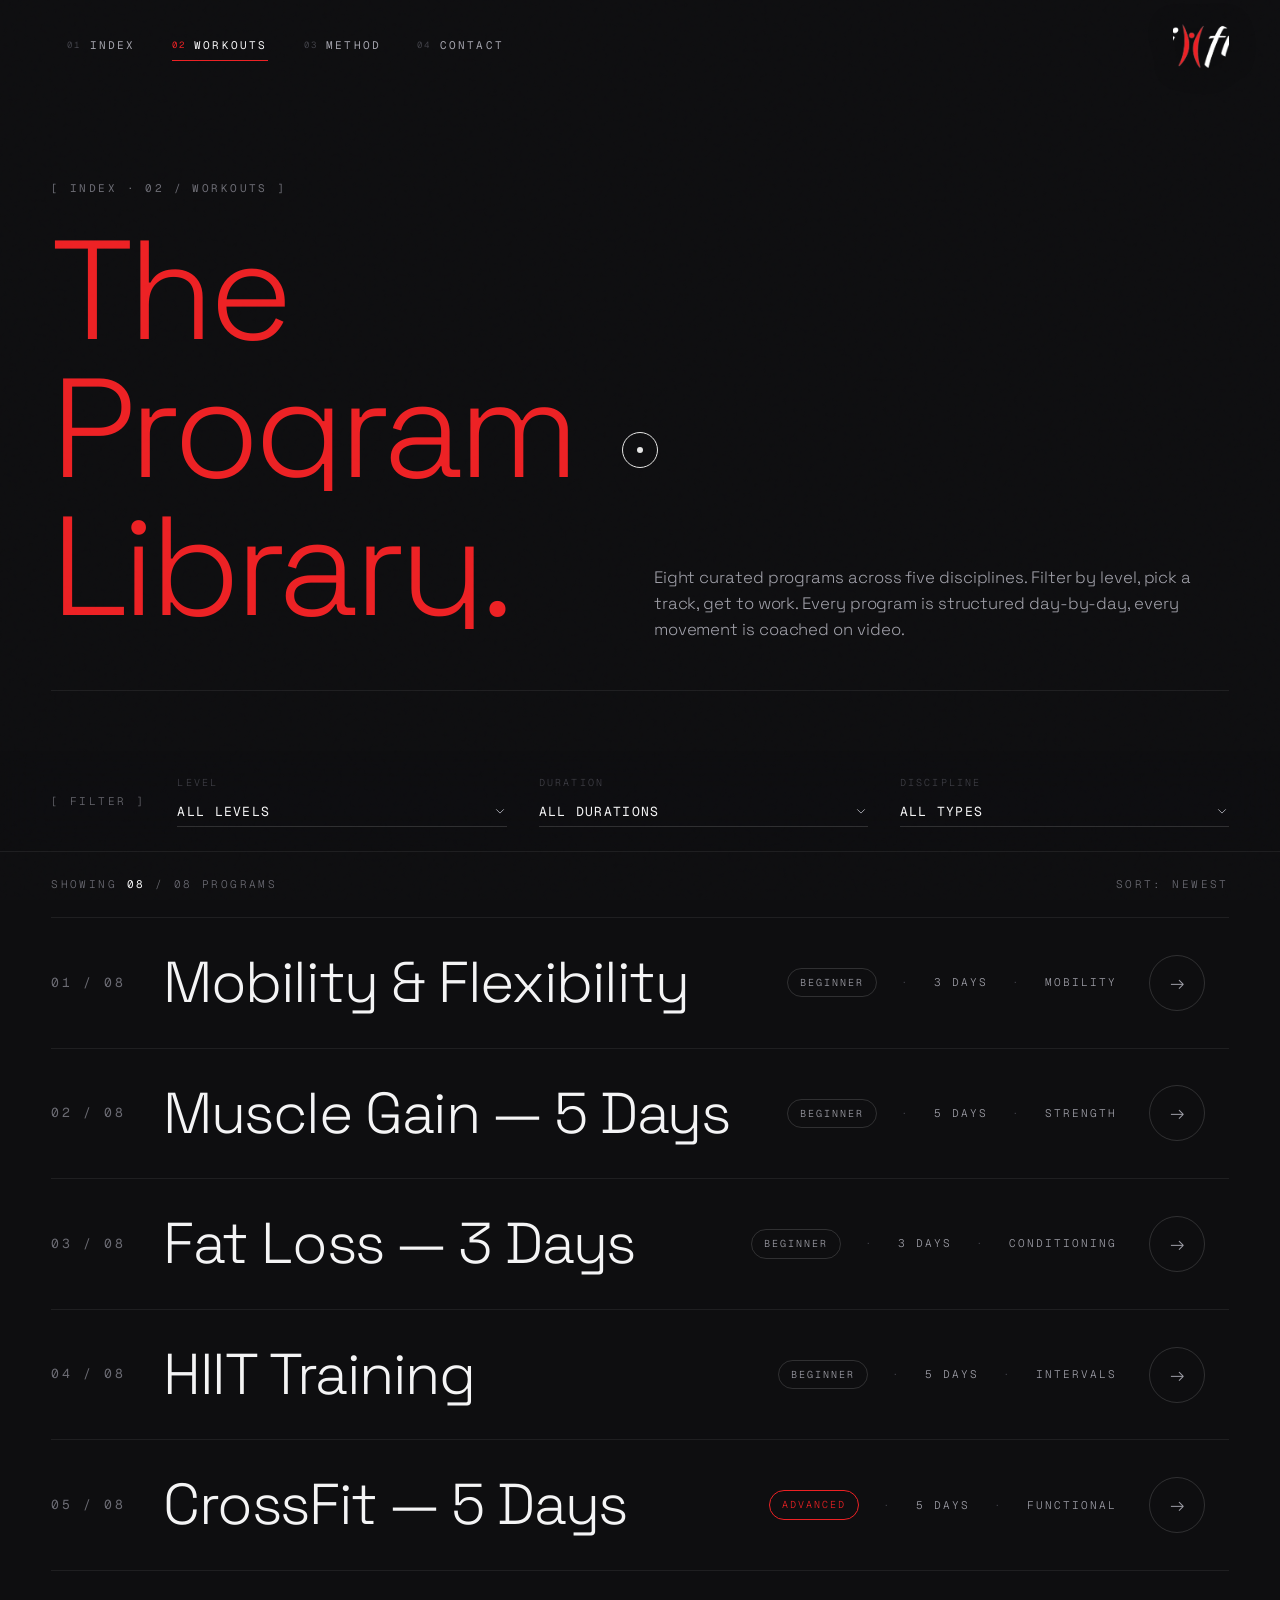
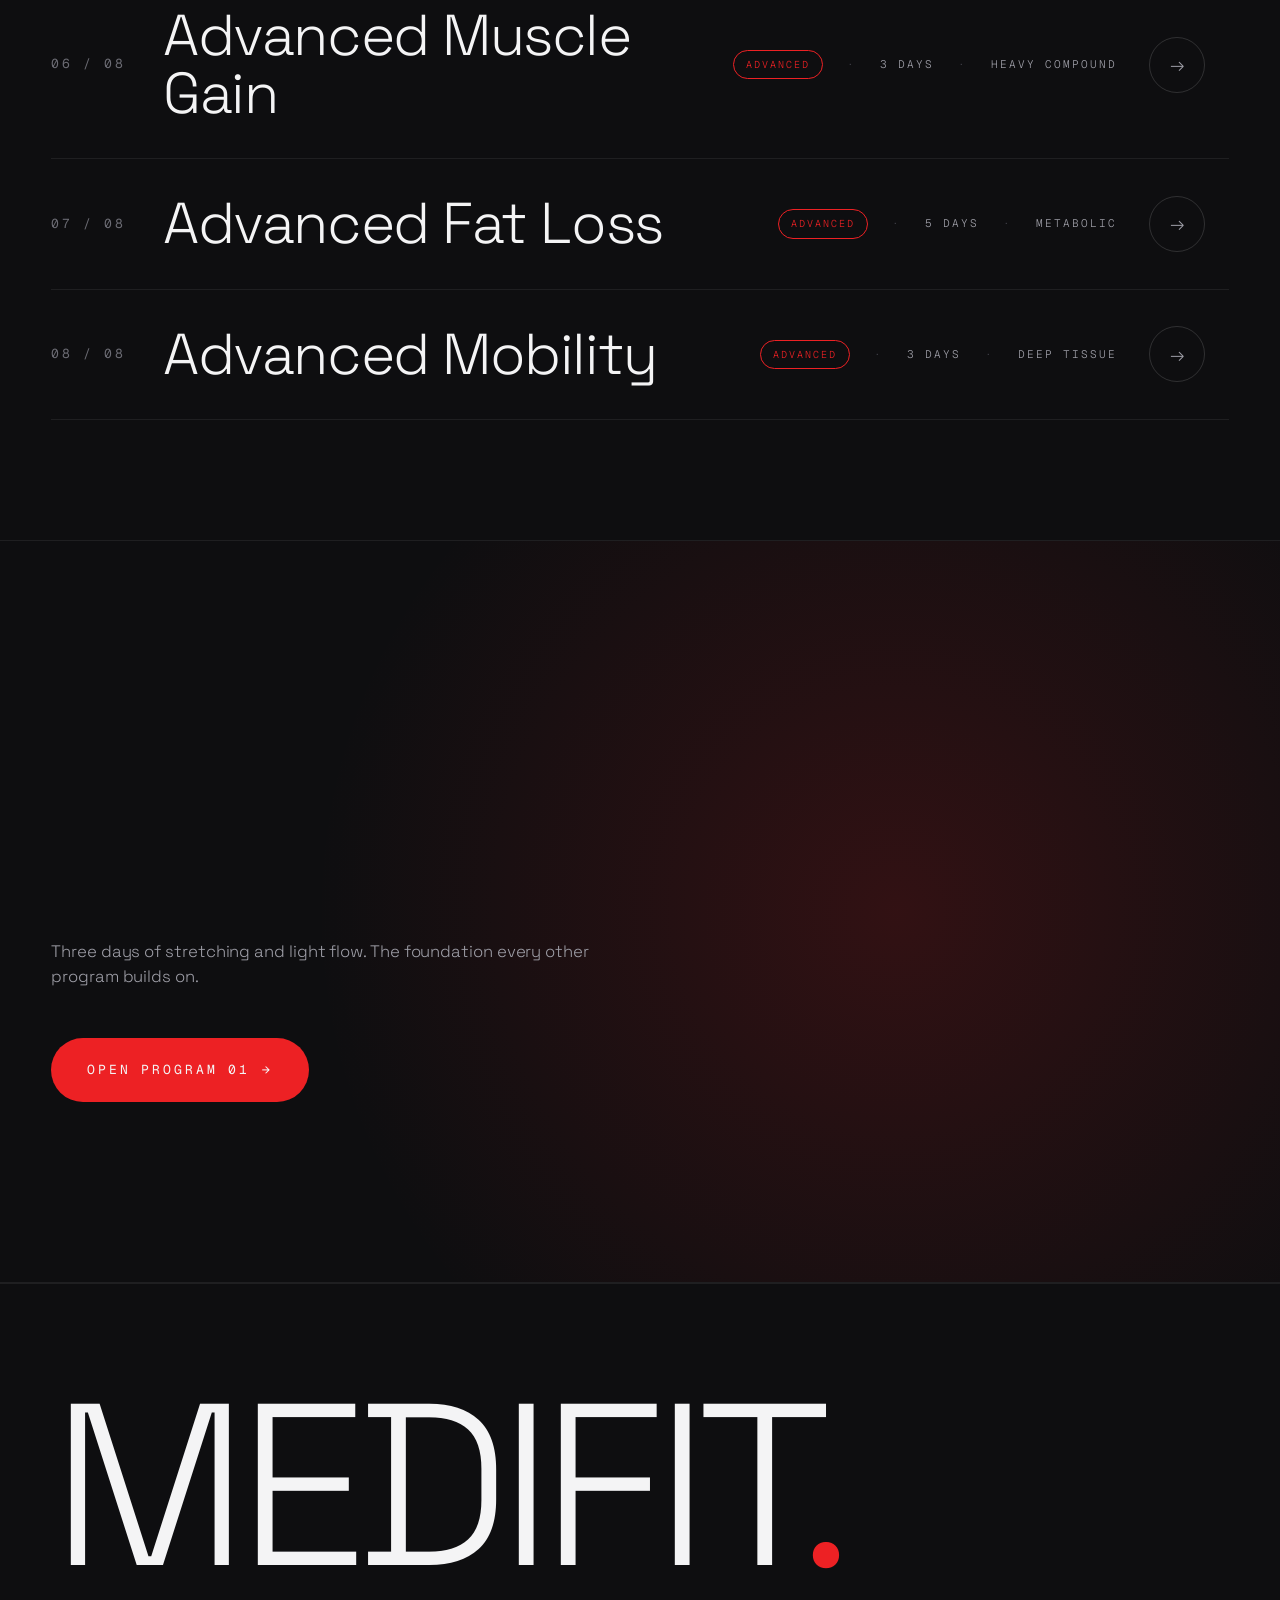
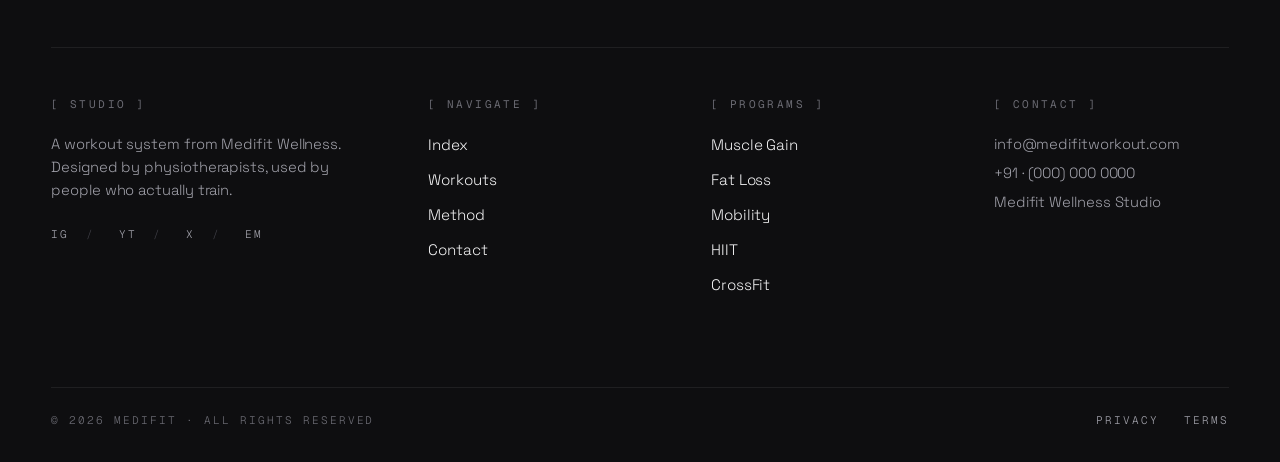
==== commit 32248837: "Bigger nav logo, restructured hero headline - Pre-cropped Medifit icon (medifit-icon.png) replaces t" ====
--- a/archive.html
+++ b/archive.html
@@ -5,7 +5,7 @@
     <meta name="viewport" content="width=device-width, initial-scale=1.0">
     <meta name="theme-color" content="#0e0e10">
     <title>Workouts — Medifit</title>
-    <link rel="icon" type="image/png" href="images/medifit-logo-white.png">
+    <link rel="icon" type="image/png" href="images/medifit-icon.png">
     <link rel="preconnect" href="https://fonts.googleapis.com">
     <link rel="preconnect" href="https://fonts.gstatic.com" crossorigin>
     <link rel="stylesheet" href="style.css">
@@ -28,7 +28,7 @@
                 <span></span><span></span><span></span>
             </button>
             <a href="index.html" class="nav-logo" aria-label="Medifit home">
-                <span class="nav-logo__mark"><img src="images/medifit-logo-white.png" alt="Medifit"></span>
+                <span class="nav-logo__mark"><img src="images/medifit-icon.png" alt="Medifit"></span>
             </a>
         </div>
     </nav>
--- a/style.css
+++ b/style.css
@@ -66,7 +66,7 @@
 ul { list-style: none; }
 ::selection { background: var(--red); color: var(--ink); }
 
-/* ------- Atmosphere: grain + vignette ------- */
+/* ------- Atmosphere: subtle grain only ------- */
 body::before {
   content: '';
   position: fixed;
@@ -76,15 +76,6 @@
   opacity: 0.04;
   mix-blend-mode: overlay;
   background-image: url("data:image/svg+xml;utf8,<svg viewBox='0 0 200 200' xmlns='http://www.w3.org/2000/svg'><filter id='n'><feTurbulence type='fractalNoise' baseFrequency='0.9' numOctaves='2' stitchTiles='stitch'/></filter><rect width='100%25' height='100%25' filter='url(%23n)'/></svg>");
-}
-
-body::after {
-  content: '';
-  position: fixed;
-  inset: 0;
-  pointer-events: none;
-  z-index: 1;
-  background: radial-gradient(ellipse 80% 60% at 50% 0%, transparent 0%, rgba(0,0,0,0.45) 100%);
 }
 
 /* ------- Layout primitives ------- */
@@ -204,24 +195,20 @@
   align-items: center;
   text-decoration: none;
   margin-left: auto;
-  transition: transform 0.5s var(--ease-out);
-}
-.nav-logo:hover { transform: rotate(-8deg) scale(1.06); }
+}
 .nav-logo__mark {
-  width: 42px;
-  height: 42px;
-  position: relative;
-  overflow: hidden;
+  width: 56px;
+  height: 56px;
   display: block;
 }
 .nav-logo__mark img {
-  position: absolute;
-  width: 220%;
-  height: 220%;
-  left: -36%;
-  top: -33%;
+  width: 100%;
+  height: 100%;
   object-fit: contain;
-  filter: drop-shadow(0 1px 8px rgba(0, 0, 0, 0.5));
+  filter: drop-shadow(0 2px 12px rgba(0, 0, 0, 0.55));
+}
+@media (max-width: 720px) {
+  .nav-logo__mark { width: 48px; height: 48px; }
 }
 
 .nav-menu {
@@ -412,12 +399,13 @@
 .hero__title {
   position: relative;
   color: #ffffff;
-  margin: clamp(16px, 2.5vh, 32px) 0;
-  /* Override .display size so 4 lines fit comfortably inside 100vh */
-  font-size: clamp(2.2rem, 7vw, 7.5rem);
-  line-height: 0.92;
+  margin: 0;
+  /* 2 lines, balanced parallel couplet — no indent zig-zag */
+  font-size: clamp(2rem, 7vw, 7rem);
+  line-height: 0.98;
   letter-spacing: -0.035em;
-  text-shadow: 0 2px 24px rgba(0, 0, 0, 0.35);
+  text-shadow: 0 2px 24px rgba(0, 0, 0, 0.4);
+  white-space: nowrap;
 }
 .hero__line {
   display: block;
@@ -429,7 +417,6 @@
   will-change: transform;
   color: #ffffff;
 }
-.hero__line--indent { padding-left: clamp(28px, 9vw, 160px); }
 .hero__line--accent {
   color: var(--red);
   font-weight: 400;
@@ -1709,8 +1696,6 @@
     padding: 20px 0;
     font-size: 12px;
   }
-  .hero__line--indent { padding-left: 20px; }
-
   .features-grid { grid-template-columns: 1fr; }
   .feature { grid-column: span 1 !important; padding: 36px 24px 40px; }
 
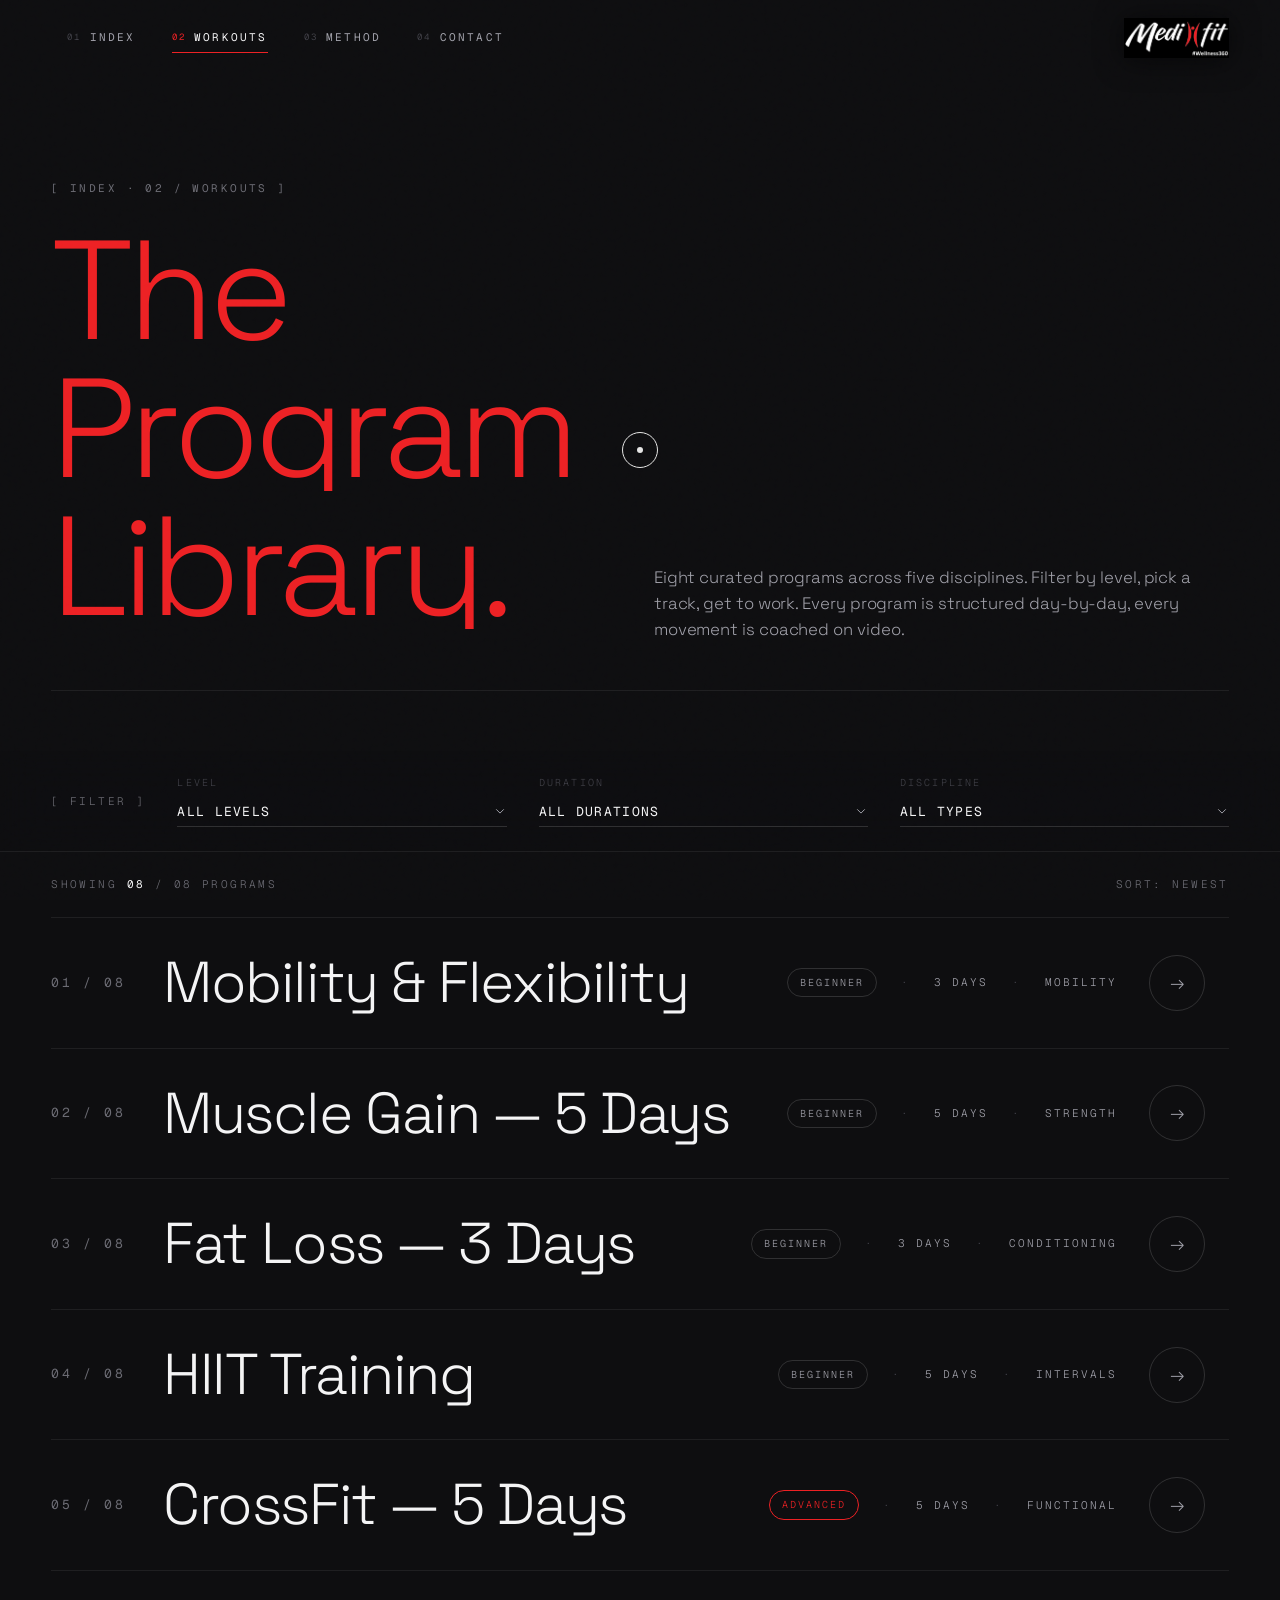
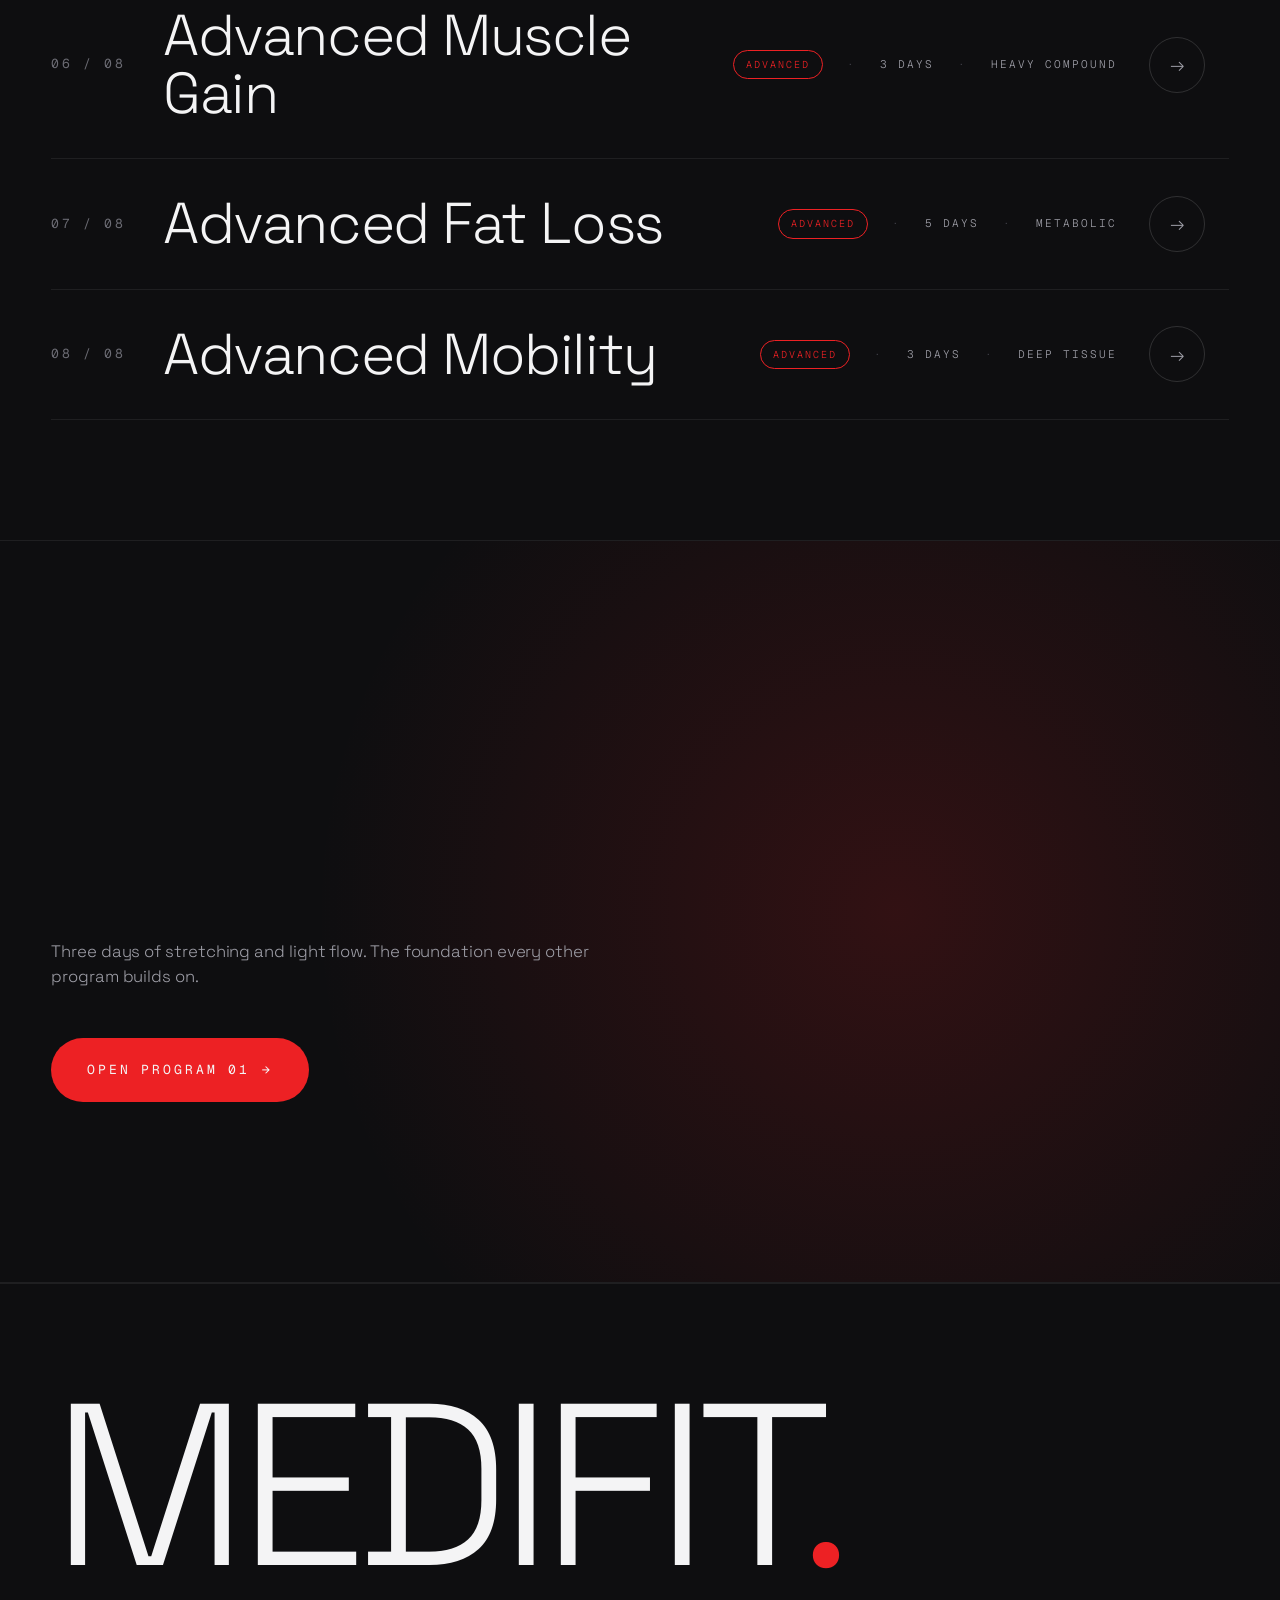
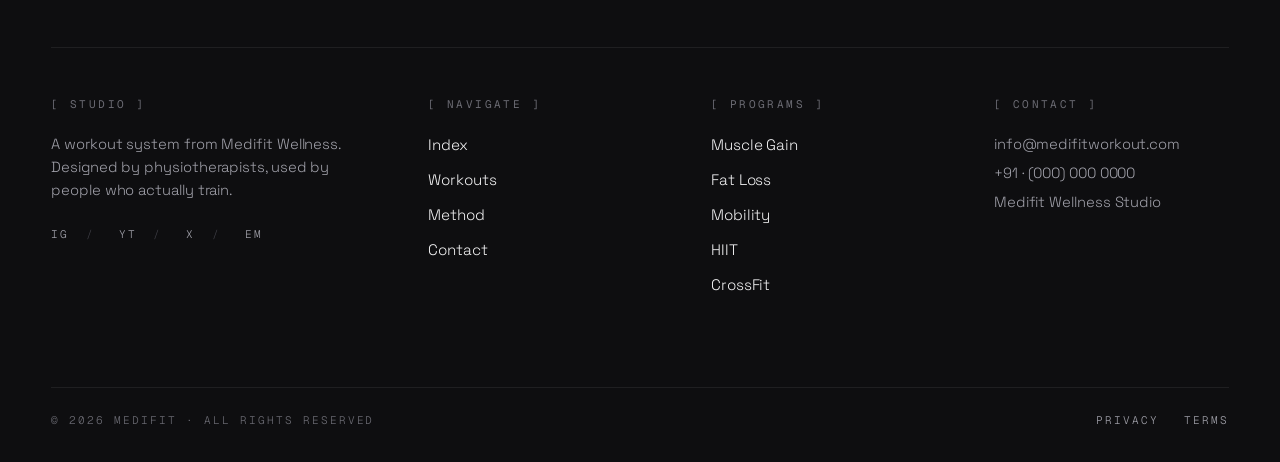
==== commit 58e37780: "Use proper Medifit wordmark + redesign hero composition - Swap nav logo to medifit-logo-cropped.png " ====
--- a/archive.html
+++ b/archive.html
@@ -5,7 +5,7 @@
     <meta name="viewport" content="width=device-width, initial-scale=1.0">
     <meta name="theme-color" content="#0e0e10">
     <title>Workouts — Medifit</title>
-    <link rel="icon" type="image/png" href="images/medifit-icon.png">
+    <link rel="icon" type="image/png" href="images/medifit-logo-cropped.png">
     <link rel="preconnect" href="https://fonts.googleapis.com">
     <link rel="preconnect" href="https://fonts.gstatic.com" crossorigin>
     <link rel="stylesheet" href="style.css">
@@ -28,7 +28,7 @@
                 <span></span><span></span><span></span>
             </button>
             <a href="index.html" class="nav-logo" aria-label="Medifit home">
-                <span class="nav-logo__mark"><img src="images/medifit-icon.png" alt="Medifit"></span>
+                <span class="nav-logo__mark"><img src="images/medifit-logo-cropped.png" alt="Medifit"></span>
             </a>
         </div>
     </nav>
--- a/style.css
+++ b/style.css
@@ -197,18 +197,18 @@
   margin-left: auto;
 }
 .nav-logo__mark {
-  width: 56px;
-  height: 56px;
   display: block;
+  height: 40px;
+  width: auto;
 }
 .nav-logo__mark img {
-  width: 100%;
   height: 100%;
-  object-fit: contain;
-  filter: drop-shadow(0 2px 12px rgba(0, 0, 0, 0.55));
+  width: auto;
+  display: block;
+  filter: drop-shadow(0 2px 14px rgba(0, 0, 0, 0.6));
 }
 @media (max-width: 720px) {
-  .nav-logo__mark { width: 48px; height: 48px; }
+  .nav-logo__mark { height: 32px; }
 }
 
 .nav-menu {
@@ -391,21 +391,23 @@
   width: 100%;
   display: flex;
   flex-direction: column;
-  justify-content: space-between;
+  justify-content: flex-end;
+  gap: clamp(28px, 4vh, 56px);
   padding-top: clamp(88px, 11vh, 116px);
-  padding-bottom: clamp(28px, 4vh, 48px);
+  padding-bottom: clamp(36px, 5vh, 64px);
 }
 
 .hero__title {
   position: relative;
   color: #ffffff;
   margin: 0;
-  /* 2 lines, balanced parallel couplet — no indent zig-zag */
-  font-size: clamp(2rem, 7vw, 7rem);
-  line-height: 0.98;
-  letter-spacing: -0.035em;
-  text-shadow: 0 2px 24px rgba(0, 0, 0, 0.4);
+  /* Refined editorial scale — was billboard-sized, now cinematic */
+  font-size: clamp(1.6rem, 5.2vw, 5rem);
+  line-height: 1.06;
+  letter-spacing: -0.025em;
+  text-shadow: 0 2px 20px rgba(0, 0, 0, 0.5);
   white-space: nowrap;
+  max-width: 100%;
 }
 .hero__line {
   display: block;
